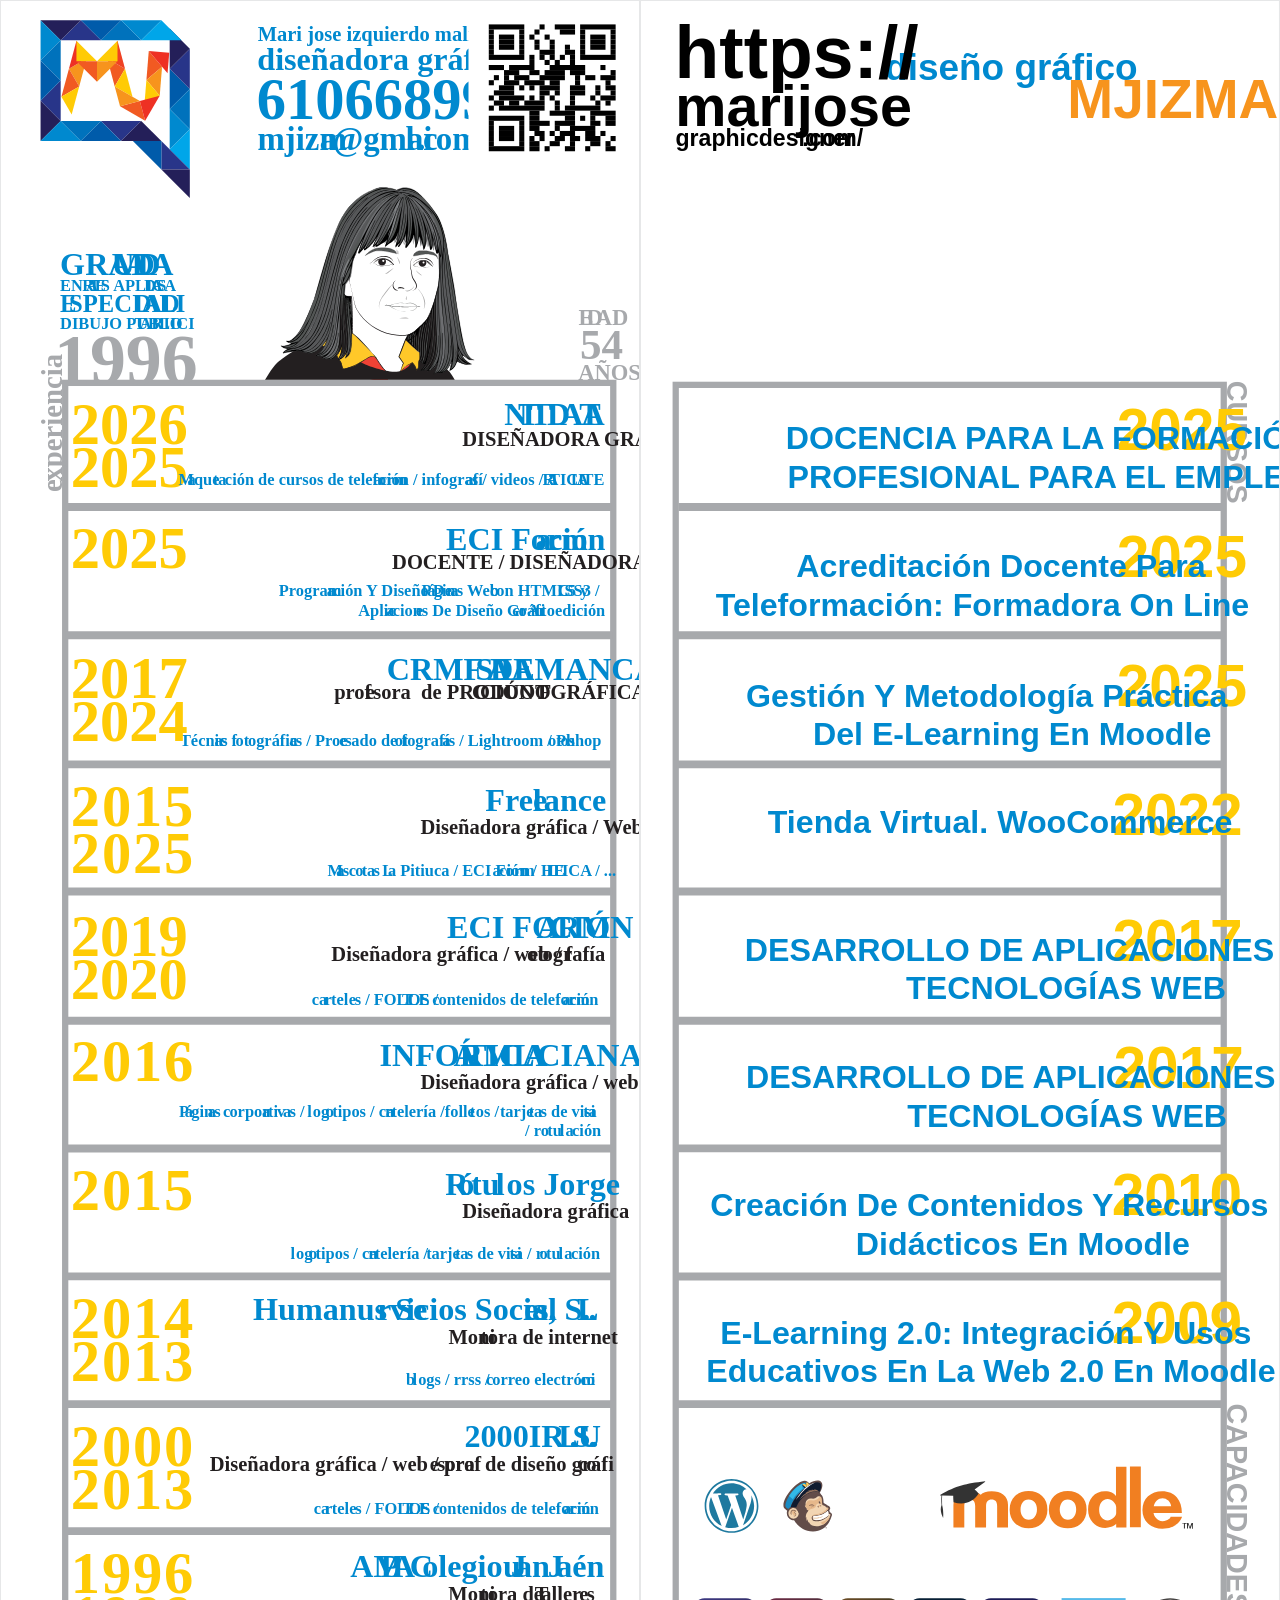
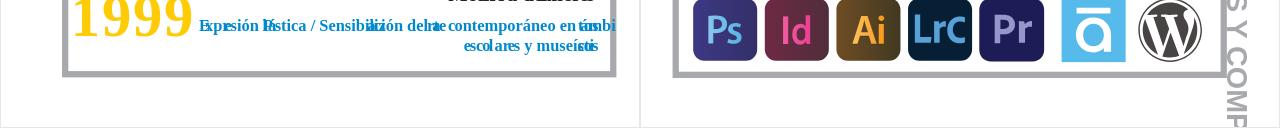
==== index.html @ 1f4502fe "Add files via upload" ====
<!DOCTYPE html>
<html lang="es">
<head>
    <meta charset="UTF-8">
    <meta name="viewport" content="width=device-width, initial-scale=1.0">
    <link rel="stylesheet" href="css/stylecv.css">
	<link rel="icon" href="Logo-MJ-PEQ.ico" type="image/x-icon">
    <title>CV Mari Jose Izquierdo</title>
</head>
<body>
    <div class="contenedor">
    <div class="pag">
        <svg id="uuid-d833753b-9916-4c33-810f-990d7dddc1d9" data-name="simulacion del pliegue" xmlns="http://www.w3.org/2000/svg" xmlns:xlink="http://www.w3.org/1999/xlink" viewBox="0 0 311.81 841.89">
  <defs>
   
   <linearGradient id="uuid-45933d80-e3b0-44ec-8969-3e9744016d8d" x1="68.96" y1="79.07" x2="68.96" y2="79.07" gradientTransform="translate(0 -59.81)" gradientUnits="userSpaceOnUse">
      <stop offset="0" stop-color="#00aeef"/>
      <stop offset="1" stop-color="#262262"/>
    </linearGradient>
    <linearGradient id="uuid-3d64913e-b95b-4f56-92f1-7e6d253bd841" x1="49.34" y1="79.07" x2="49.33" y2="79.07" xlink:href="#uuid-45933d80-e3b0-44ec-8969-3e9744016d8d"/>
    <linearGradient id="uuid-fc634169-4506-4cfc-8bbb-3b513efb41d0" x1="88.58" y1="79.07" x2="88.58" y2="79.07" xlink:href="#uuid-45933d80-e3b0-44ec-8969-3e9744016d8d"/>
    <clipPath id="uuid-fb4085f2-a9f2-4144-bcfd-d6bdab5f2bbb">
      <polygon class="uuid-8a5fdf5e-8351-4fe5-aff9-a1f615ebc43c" points="238.54 185.07 122.8 185.07 122.8 78.29 238.54 76.07 238.54 185.07"/>
    </clipPath>
    <clipPath id="uuid-db164882-21fe-4436-926a-bce975f13501">
      <path class="uuid-8a5fdf5e-8351-4fe5-aff9-a1f615ebc43c" d="M193.37,92.62s-5.92-2.51-10.54-.58-12.77,5.04-18.54,18.65-9.88,31.24-11.11,34.68c-2.03,5.66-5.69,14.38-8.21,17.3-3.46,4-4.15,3.44-5.51,3.44,.74,.99,2.61,1.09,2.61,1.09,0,0-2.54,1.69-5.24,1.31,.92,1.24,3.45,1.56,3.45,1.56,0,0-2.63,1.3-2.31,1.99,2.8-.69,6.9-1.09,6.9-1.09l1.69-.08s.15,.9,2.9,.9c.41,0-.02,.76,2.85,.27,3.01-.52,7.16-6.73,7.16-6.73,0,0-1.65,5.85-5.69,7.89,.71,.76,4.04,.28,4.04,.28l-.96,.56s0,.63,1.74,.87c1,.14,1.4-.14,1.4-.14,0,0-.05,.71,2.37-.05s4.23-6.27,4.23-6.27c0,0-.14,4.36-2.08,6.87,2.84,.01,4.67-4.19,4.67-4.19,0,0-.36,1.68-.98,3.44,2.7-1.29,2.9-4.27,3.09-7.31,.12-1.93,.31-11.86,.33-12.35s-.76-10.56-.76-10.56c0,0-.76,.06-1.84-.14-1.15-.21-1.15-1.11-1.15-1.11l.43-4.44s2.41-3.26,2.59-4.08,.96-6.41,.96-6.41c0,0-.19-.87,1.48-4.45,.88-1.88,1.48,0,1.48,0l39.07-.36,.14,9.8s-.42,6.11-.62,6.67-1.67,6.43-1.78,6.8-1.78,5.31-1.89,5.57-.85,2.46-2.72,4.44c-1.15,1.22-4.33,4.22-4.82,4.63-1.63,1.35-3.44,1.77-3.44,1.77l-1.24,2.52,6.62,5.95,.02,4.06s1.72,1.73,2.65,1.73-2.06,3.28-2.06,3.28c0,0,1.5-.17,2.27-.27,1.48-.19,2.4-1.35,2.4-1.35,.09-.37-.05,.45-1.53,1.73-.34,.29,3.22,.11,4.49-2.79s.56,.32,.37,1.05c-.67,2.59-2.22,3.77-1.69,3.38,1.22-.89,3.07-.61,3.07-.61,0,0,1.37,.35,3.33-1.4,1.29-1.15,1.84-3.11,2.7-4.3l-1.16,4.58s2.05-.72,3.06-3.08c.35-.82,.68-1.55,.68-1.55,0,0,2.38,1.48,4.25,1.55,1.44,.05,3.06-.15,2.77-.15s-3.69-1.9-4.42-3.91c-.3-.84,1.2,.31,2.37,1.24,1.02,.82,3.33,.67,3.33,.67,0,0-3.01-.09-4.73-6.55-1.73-6.47-4.43-24-4.54-25.51-.26-3.5-3.41-18.92-3.58-20.48s-1.55-11.94-5.31-18.08c-2.52-4.11-7-9.08-9.3-10.92-5.68-4.54-10.21-1.26-10.21-1.26Z"/>
    </clipPath>
  </defs>
  <g>
    <text class="uuid-a4533edb-d703-43f0-8f92-ebe4a413a27f" transform="translate(125.52 19.81)"><tspan x="0" y="0">Mari jose izquierdo malmierca</tspan></text>
    <text class="uuid-77463f8a-121f-4f78-86e5-0eb8da0bf72f" transform="translate(125.33 34.21)"><tspan x="0" y="0">diseñadora gráfica</tspan></text>
    <text class="uuid-f88f5138-9354-4035-af5f-343b42d7d302" transform="translate(125.07 58.02)"><tspan x="0" y="0">610668994</tspan></text>
    <text class="uuid-ebf5efa7-a986-46cd-aa61-df2d2cf38571" transform="translate(125.42 72.99)"><tspan x="0" y="0">mjizm</tspan><tspan class="uuid-14fafb1d-002e-493c-a02b-d58c2402a97a" x="30.32" y="0">a</tspan><tspan x="36.66" y="0">@gmai</tspan><tspan class="uuid-2b130bba-8d55-4d3c-8915-882d5d794b5e" x="72.15" y="0">l</tspan><tspan class="uuid-239356cb-412d-4510-8a3e-7b9d5fdd10b2" x="77.82" y="0">.</tspan><tspan class="uuid-b727cb8d-ffa3-4811-9371-0821038fea16" x="80.73" y="0">c</tspan><tspan x="86.89" y="0">om</tspan></text>
  </g>
  <g>
    <rect class="uuid-0f088f6c-b086-47e6-b885-1f317395292d" x="228.25" y="2.01" width="81.57" height="81.57"/>
    <rect class="uuid-faa78fa5-369a-4656-9c21-a7bb0dd4cdba" x="238.14" y="71.22" width="17.3" height="2.47"/>
    <rect class="uuid-faa78fa5-369a-4656-9c21-a7bb0dd4cdba" x="257.92" y="71.22" width="4.94" height="2.47"/>
    <rect class="uuid-faa78fa5-369a-4656-9c21-a7bb0dd4cdba" x="265.33" y="71.22" width="2.47" height="2.47"/>
    <rect class="uuid-faa78fa5-369a-4656-9c21-a7bb0dd4cdba" x="275.22" y="71.22" width="4.94" height="2.47"/>
    <rect class="uuid-faa78fa5-369a-4656-9c21-a7bb0dd4cdba" x="285.11" y="71.22" width="2.47" height="2.47"/>
    <rect class="uuid-faa78fa5-369a-4656-9c21-a7bb0dd4cdba" x="295" y="71.22" width="4.94" height="2.47"/>
    <rect class="uuid-faa78fa5-369a-4656-9c21-a7bb0dd4cdba" x="238.14" y="68.75" width="2.47" height="2.47"/>
    <rect class="uuid-faa78fa5-369a-4656-9c21-a7bb0dd4cdba" x="252.97" y="68.75" width="2.47" height="2.47"/>
    <rect class="uuid-faa78fa5-369a-4656-9c21-a7bb0dd4cdba" x="257.92" y="68.75" width="4.94" height="2.47"/>
    <rect class="uuid-faa78fa5-369a-4656-9c21-a7bb0dd4cdba" x="267.8" y="68.75" width="4.94" height="2.47"/>
    <rect class="uuid-faa78fa5-369a-4656-9c21-a7bb0dd4cdba" x="277.69" y="68.75" width="2.47" height="2.47"/>
    <rect class="uuid-faa78fa5-369a-4656-9c21-a7bb0dd4cdba" x="287.58" y="68.75" width="4.94" height="2.47"/>
    <rect class="uuid-faa78fa5-369a-4656-9c21-a7bb0dd4cdba" x="295" y="68.75" width="2.47" height="2.47"/>
    <rect class="uuid-faa78fa5-369a-4656-9c21-a7bb0dd4cdba" x="238.14" y="66.27" width="2.47" height="2.47"/>
    <rect class="uuid-faa78fa5-369a-4656-9c21-a7bb0dd4cdba" x="243.08" y="66.27" width="7.42" height="2.47"/>
    <rect class="uuid-faa78fa5-369a-4656-9c21-a7bb0dd4cdba" x="252.97" y="66.27" width="2.47" height="2.47"/>
    <rect class="uuid-faa78fa5-369a-4656-9c21-a7bb0dd4cdba" x="257.92" y="66.27" width="2.47" height="2.47"/>
    <rect class="uuid-faa78fa5-369a-4656-9c21-a7bb0dd4cdba" x="262.86" y="66.27" width="2.47" height="2.47"/>
    <rect class="uuid-faa78fa5-369a-4656-9c21-a7bb0dd4cdba" x="270.28" y="66.27" width="4.94" height="2.47"/>
    <rect class="uuid-faa78fa5-369a-4656-9c21-a7bb0dd4cdba" x="277.69" y="66.27" width="4.94" height="2.47"/>
    <rect class="uuid-faa78fa5-369a-4656-9c21-a7bb0dd4cdba" x="285.11" y="66.27" width="7.42" height="2.47"/>
    <rect class="uuid-faa78fa5-369a-4656-9c21-a7bb0dd4cdba" x="297.47" y="66.27" width="2.47" height="2.47"/>
    <rect class="uuid-faa78fa5-369a-4656-9c21-a7bb0dd4cdba" x="238.14" y="63.8" width="2.47" height="2.47"/>
    <rect class="uuid-faa78fa5-369a-4656-9c21-a7bb0dd4cdba" x="243.08" y="63.8" width="7.42" height="2.47"/>
    <rect class="uuid-faa78fa5-369a-4656-9c21-a7bb0dd4cdba" x="252.97" y="63.8" width="2.47" height="2.47"/>
    <rect class="uuid-faa78fa5-369a-4656-9c21-a7bb0dd4cdba" x="260.39" y="63.8" width="4.94" height="2.47"/>
    <rect class="uuid-faa78fa5-369a-4656-9c21-a7bb0dd4cdba" x="267.8" y="63.8" width="2.47" height="2.47"/>
    <rect class="uuid-faa78fa5-369a-4656-9c21-a7bb0dd4cdba" x="272.75" y="63.8" width="7.42" height="2.47"/>
    <rect class="uuid-faa78fa5-369a-4656-9c21-a7bb0dd4cdba" x="285.11" y="63.8" width="4.94" height="2.47"/>
    <rect class="uuid-faa78fa5-369a-4656-9c21-a7bb0dd4cdba" x="292.52" y="63.8" width="2.47" height="2.47"/>
    <rect class="uuid-faa78fa5-369a-4656-9c21-a7bb0dd4cdba" x="238.14" y="61.33" width="2.47" height="2.47"/>
    <rect class="uuid-faa78fa5-369a-4656-9c21-a7bb0dd4cdba" x="243.08" y="61.33" width="7.42" height="2.47"/>
    <rect class="uuid-faa78fa5-369a-4656-9c21-a7bb0dd4cdba" x="252.97" y="61.33" width="2.47" height="2.47"/>
    <rect class="uuid-faa78fa5-369a-4656-9c21-a7bb0dd4cdba" x="257.92" y="61.33" width="4.94" height="2.47"/>
    <rect class="uuid-faa78fa5-369a-4656-9c21-a7bb0dd4cdba" x="270.28" y="61.33" width="2.47" height="2.47"/>
    <rect class="uuid-faa78fa5-369a-4656-9c21-a7bb0dd4cdba" x="277.69" y="61.33" width="12.36" height="2.47"/>
    <rect class="uuid-faa78fa5-369a-4656-9c21-a7bb0dd4cdba" x="238.14" y="58.86" width="2.47" height="2.47"/>
    <rect class="uuid-faa78fa5-369a-4656-9c21-a7bb0dd4cdba" x="252.97" y="58.86" width="2.47" height="2.47"/>
    <rect class="uuid-faa78fa5-369a-4656-9c21-a7bb0dd4cdba" x="257.92" y="58.86" width="9.89" height="2.47"/>
    <rect class="uuid-faa78fa5-369a-4656-9c21-a7bb0dd4cdba" x="270.28" y="58.86" width="9.89" height="2.47"/>
    <rect class="uuid-faa78fa5-369a-4656-9c21-a7bb0dd4cdba" x="287.58" y="58.86" width="4.94" height="2.47"/>
    <rect class="uuid-faa78fa5-369a-4656-9c21-a7bb0dd4cdba" x="295" y="58.86" width="4.94" height="2.47"/>
    <rect class="uuid-faa78fa5-369a-4656-9c21-a7bb0dd4cdba" x="238.14" y="56.39" width="17.3" height="2.47"/>
    <rect class="uuid-faa78fa5-369a-4656-9c21-a7bb0dd4cdba" x="257.92" y="56.39" width="4.94" height="2.47"/>
    <rect class="uuid-faa78fa5-369a-4656-9c21-a7bb0dd4cdba" x="275.22" y="56.39" width="4.94" height="2.47"/>
    <rect class="uuid-faa78fa5-369a-4656-9c21-a7bb0dd4cdba" x="282.64" y="56.39" width="2.47" height="2.47"/>
    <rect class="uuid-faa78fa5-369a-4656-9c21-a7bb0dd4cdba" x="287.58" y="56.39" width="2.47" height="2.47"/>
    <rect class="uuid-faa78fa5-369a-4656-9c21-a7bb0dd4cdba" x="295" y="56.39" width="4.94" height="2.47"/>
    <rect class="uuid-faa78fa5-369a-4656-9c21-a7bb0dd4cdba" x="257.92" y="53.92" width="4.94" height="2.47"/>
    <rect class="uuid-faa78fa5-369a-4656-9c21-a7bb0dd4cdba" x="267.8" y="53.92" width="12.36" height="2.47"/>
    <rect class="uuid-faa78fa5-369a-4656-9c21-a7bb0dd4cdba" x="287.58" y="53.92" width="12.36" height="2.47"/>
    <rect class="uuid-faa78fa5-369a-4656-9c21-a7bb0dd4cdba" x="238.14" y="51.44" width="2.47" height="2.47"/>
    <rect class="uuid-faa78fa5-369a-4656-9c21-a7bb0dd4cdba" x="243.08" y="51.44" width="22.25" height="2.47"/>
    <rect class="uuid-faa78fa5-369a-4656-9c21-a7bb0dd4cdba" x="270.28" y="51.44" width="2.47" height="2.47"/>
    <rect class="uuid-faa78fa5-369a-4656-9c21-a7bb0dd4cdba" x="275.22" y="51.44" width="17.3" height="2.47"/>
    <rect class="uuid-faa78fa5-369a-4656-9c21-a7bb0dd4cdba" x="240.61" y="48.97" width="4.94" height="2.47"/>
    <rect class="uuid-faa78fa5-369a-4656-9c21-a7bb0dd4cdba" x="248.03" y="48.97" width="4.94" height="2.47"/>
    <rect class="uuid-faa78fa5-369a-4656-9c21-a7bb0dd4cdba" x="255.45" y="48.97" width="9.89" height="2.47"/>
    <rect class="uuid-faa78fa5-369a-4656-9c21-a7bb0dd4cdba" x="270.28" y="48.97" width="2.47" height="2.47"/>
    <rect class="uuid-faa78fa5-369a-4656-9c21-a7bb0dd4cdba" x="277.69" y="48.97" width="2.47" height="2.47"/>
    <rect class="uuid-faa78fa5-369a-4656-9c21-a7bb0dd4cdba" x="290.05" y="48.97" width="2.47" height="2.47"/>
    <rect class="uuid-faa78fa5-369a-4656-9c21-a7bb0dd4cdba" x="295" y="48.97" width="2.47" height="2.47"/>
    <rect class="uuid-faa78fa5-369a-4656-9c21-a7bb0dd4cdba" x="238.14" y="46.5" width="2.47" height="2.47"/>
    <rect class="uuid-faa78fa5-369a-4656-9c21-a7bb0dd4cdba" x="243.08" y="46.5" width="12.36" height="2.47"/>
    <rect class="uuid-faa78fa5-369a-4656-9c21-a7bb0dd4cdba" x="257.92" y="46.5" width="2.47" height="2.47"/>
    <rect class="uuid-faa78fa5-369a-4656-9c21-a7bb0dd4cdba" x="262.86" y="46.5" width="2.47" height="2.47"/>
    <rect class="uuid-faa78fa5-369a-4656-9c21-a7bb0dd4cdba" x="267.8" y="46.5" width="2.47" height="2.47"/>
    <rect class="uuid-faa78fa5-369a-4656-9c21-a7bb0dd4cdba" x="277.69" y="46.5" width="2.47" height="2.47"/>
    <rect class="uuid-faa78fa5-369a-4656-9c21-a7bb0dd4cdba" x="287.58" y="46.5" width="2.47" height="2.47"/>
    <rect class="uuid-faa78fa5-369a-4656-9c21-a7bb0dd4cdba" x="292.52" y="46.5" width="7.42" height="2.47"/>
    <rect class="uuid-faa78fa5-369a-4656-9c21-a7bb0dd4cdba" x="240.61" y="44.03" width="9.89" height="2.47"/>
    <rect class="uuid-faa78fa5-369a-4656-9c21-a7bb0dd4cdba" x="262.86" y="44.03" width="4.94" height="2.47"/>
    <rect class="uuid-faa78fa5-369a-4656-9c21-a7bb0dd4cdba" x="270.28" y="44.03" width="2.47" height="2.47"/>
    <rect class="uuid-faa78fa5-369a-4656-9c21-a7bb0dd4cdba" x="277.69" y="44.03" width="7.41" height="2.47"/>
    <rect class="uuid-faa78fa5-369a-4656-9c21-a7bb0dd4cdba" x="290.05" y="44.03" width="2.47" height="2.47"/>
    <rect class="uuid-faa78fa5-369a-4656-9c21-a7bb0dd4cdba" x="297.47" y="44.03" width="2.47" height="2.47"/>
    <rect class="uuid-faa78fa5-369a-4656-9c21-a7bb0dd4cdba" x="243.08" y="41.56" width="7.42" height="2.47"/>
    <rect class="uuid-faa78fa5-369a-4656-9c21-a7bb0dd4cdba" x="252.97" y="41.56" width="2.47" height="2.47"/>
    <rect class="uuid-faa78fa5-369a-4656-9c21-a7bb0dd4cdba" x="257.92" y="41.56" width="2.47" height="2.47"/>
    <rect class="uuid-faa78fa5-369a-4656-9c21-a7bb0dd4cdba" x="262.86" y="41.56" width="9.89" height="2.47"/>
    <rect class="uuid-faa78fa5-369a-4656-9c21-a7bb0dd4cdba" x="277.69" y="41.56" width="7.41" height="2.47"/>
    <rect class="uuid-faa78fa5-369a-4656-9c21-a7bb0dd4cdba" x="290.05" y="41.56" width="2.47" height="2.47"/>
    <rect class="uuid-faa78fa5-369a-4656-9c21-a7bb0dd4cdba" x="295" y="41.56" width="4.94" height="2.47"/>
    <rect class="uuid-faa78fa5-369a-4656-9c21-a7bb0dd4cdba" x="238.14" y="39.08" width="2.47" height="2.47"/>
    <rect class="uuid-faa78fa5-369a-4656-9c21-a7bb0dd4cdba" x="245.56" y="39.08" width="7.42" height="2.47"/>
    <rect class="uuid-faa78fa5-369a-4656-9c21-a7bb0dd4cdba" x="255.45" y="39.08" width="9.89" height="2.47"/>
    <rect class="uuid-faa78fa5-369a-4656-9c21-a7bb0dd4cdba" x="267.8" y="39.08" width="4.94" height="2.47"/>
    <rect class="uuid-faa78fa5-369a-4656-9c21-a7bb0dd4cdba" x="280.16" y="39.08" width="2.47" height="2.47"/>
    <rect class="uuid-faa78fa5-369a-4656-9c21-a7bb0dd4cdba" x="295" y="39.08" width="2.47" height="2.47"/>
    <rect class="uuid-faa78fa5-369a-4656-9c21-a7bb0dd4cdba" x="240.61" y="36.61" width="2.47" height="2.47"/>
    <rect class="uuid-faa78fa5-369a-4656-9c21-a7bb0dd4cdba" x="245.56" y="36.61" width="2.47" height="2.47"/>
    <rect class="uuid-faa78fa5-369a-4656-9c21-a7bb0dd4cdba" x="250.5" y="36.61" width="7.42" height="2.47"/>
    <rect class="uuid-faa78fa5-369a-4656-9c21-a7bb0dd4cdba" x="262.86" y="36.61" width="12.36" height="2.47"/>
    <rect class="uuid-faa78fa5-369a-4656-9c21-a7bb0dd4cdba" x="280.16" y="36.61" width="2.47" height="2.47"/>
    <rect class="uuid-faa78fa5-369a-4656-9c21-a7bb0dd4cdba" x="285.11" y="36.61" width="4.94" height="2.47"/>
    <rect class="uuid-faa78fa5-369a-4656-9c21-a7bb0dd4cdba" x="292.52" y="36.61" width="7.42" height="2.47"/>
    <rect class="uuid-faa78fa5-369a-4656-9c21-a7bb0dd4cdba" x="245.56" y="34.14" width="7.42" height="2.47"/>
    <rect class="uuid-faa78fa5-369a-4656-9c21-a7bb0dd4cdba" x="257.92" y="34.14" width="4.94" height="2.47"/>
    <rect class="uuid-faa78fa5-369a-4656-9c21-a7bb0dd4cdba" x="265.33" y="34.14" width="9.89" height="2.47"/>
    <rect class="uuid-faa78fa5-369a-4656-9c21-a7bb0dd4cdba" x="277.69" y="34.14" width="7.41" height="2.47"/>
    <rect class="uuid-faa78fa5-369a-4656-9c21-a7bb0dd4cdba" x="297.47" y="34.14" width="2.47" height="2.47"/>
    <rect class="uuid-faa78fa5-369a-4656-9c21-a7bb0dd4cdba" x="238.14" y="31.67" width="7.41" height="2.47"/>
    <rect class="uuid-faa78fa5-369a-4656-9c21-a7bb0dd4cdba" x="248.03" y="31.67" width="12.36" height="2.47"/>
    <rect class="uuid-faa78fa5-369a-4656-9c21-a7bb0dd4cdba" x="267.8" y="31.67" width="17.3" height="2.47"/>
    <rect class="uuid-faa78fa5-369a-4656-9c21-a7bb0dd4cdba" x="292.52" y="31.67" width="2.47" height="2.47"/>
    <rect class="uuid-faa78fa5-369a-4656-9c21-a7bb0dd4cdba" x="257.92" y="29.2" width="2.47" height="2.47"/>
    <rect class="uuid-faa78fa5-369a-4656-9c21-a7bb0dd4cdba" x="265.33" y="29.2" width="2.47" height="2.47"/>
    <rect class="uuid-faa78fa5-369a-4656-9c21-a7bb0dd4cdba" x="270.28" y="29.2" width="2.47" height="2.47"/>
    <rect class="uuid-faa78fa5-369a-4656-9c21-a7bb0dd4cdba" x="277.69" y="29.2" width="2.47" height="2.47"/>
    <rect class="uuid-faa78fa5-369a-4656-9c21-a7bb0dd4cdba" x="238.14" y="26.72" width="17.3" height="2.47"/>
    <rect class="uuid-faa78fa5-369a-4656-9c21-a7bb0dd4cdba" x="257.92" y="26.72" width="2.47" height="2.47"/>
    <rect class="uuid-faa78fa5-369a-4656-9c21-a7bb0dd4cdba" x="262.86" y="26.72" width="2.47" height="2.47"/>
    <rect class="uuid-faa78fa5-369a-4656-9c21-a7bb0dd4cdba" x="267.8" y="26.72" width="2.47" height="2.47"/>
    <rect class="uuid-faa78fa5-369a-4656-9c21-a7bb0dd4cdba" x="272.75" y="26.72" width="2.47" height="2.47"/>
    <rect class="uuid-faa78fa5-369a-4656-9c21-a7bb0dd4cdba" x="277.69" y="26.72" width="2.47" height="2.47"/>
    <rect class="uuid-faa78fa5-369a-4656-9c21-a7bb0dd4cdba" x="282.64" y="26.72" width="17.3" height="2.47"/>
    <rect class="uuid-faa78fa5-369a-4656-9c21-a7bb0dd4cdba" x="238.14" y="24.25" width="2.47" height="2.47"/>
    <rect class="uuid-faa78fa5-369a-4656-9c21-a7bb0dd4cdba" x="252.97" y="24.25" width="2.47" height="2.47"/>
    <rect class="uuid-faa78fa5-369a-4656-9c21-a7bb0dd4cdba" x="262.86" y="24.25" width="7.42" height="2.47"/>
    <rect class="uuid-faa78fa5-369a-4656-9c21-a7bb0dd4cdba" x="275.22" y="24.25" width="4.94" height="2.47"/>
    <rect class="uuid-faa78fa5-369a-4656-9c21-a7bb0dd4cdba" x="282.64" y="24.25" width="2.47" height="2.47"/>
    <rect class="uuid-faa78fa5-369a-4656-9c21-a7bb0dd4cdba" x="297.47" y="24.25" width="2.47" height="2.47"/>
    <rect class="uuid-faa78fa5-369a-4656-9c21-a7bb0dd4cdba" x="238.14" y="21.78" width="2.47" height="2.47"/>
    <rect class="uuid-faa78fa5-369a-4656-9c21-a7bb0dd4cdba" x="243.08" y="21.78" width="7.42" height="2.47"/>
    <rect class="uuid-faa78fa5-369a-4656-9c21-a7bb0dd4cdba" x="252.97" y="21.78" width="2.47" height="2.47"/>
    <rect class="uuid-faa78fa5-369a-4656-9c21-a7bb0dd4cdba" x="260.39" y="21.78" width="2.47" height="2.47"/>
    <rect class="uuid-faa78fa5-369a-4656-9c21-a7bb0dd4cdba" x="267.8" y="21.78" width="2.47" height="2.47"/>
    <rect class="uuid-faa78fa5-369a-4656-9c21-a7bb0dd4cdba" x="275.22" y="21.78" width="2.47" height="2.47"/>
    <rect class="uuid-faa78fa5-369a-4656-9c21-a7bb0dd4cdba" x="282.64" y="21.78" width="2.47" height="2.47"/>
    <rect class="uuid-faa78fa5-369a-4656-9c21-a7bb0dd4cdba" x="287.58" y="21.78" width="7.42" height="2.47"/>
    <rect class="uuid-faa78fa5-369a-4656-9c21-a7bb0dd4cdba" x="297.47" y="21.78" width="2.47" height="2.47"/>
    <rect class="uuid-faa78fa5-369a-4656-9c21-a7bb0dd4cdba" x="238.14" y="19.31" width="2.47" height="2.47"/>
    <rect class="uuid-faa78fa5-369a-4656-9c21-a7bb0dd4cdba" x="243.08" y="19.31" width="7.42" height="2.47"/>
    <rect class="uuid-faa78fa5-369a-4656-9c21-a7bb0dd4cdba" x="252.97" y="19.31" width="2.47" height="2.47"/>
    <rect class="uuid-faa78fa5-369a-4656-9c21-a7bb0dd4cdba" x="260.39" y="19.31" width="2.47" height="2.47"/>
    <rect class="uuid-faa78fa5-369a-4656-9c21-a7bb0dd4cdba" x="267.8" y="19.31" width="2.47" height="2.47"/>
    <rect class="uuid-faa78fa5-369a-4656-9c21-a7bb0dd4cdba" x="282.64" y="19.31" width="2.47" height="2.47"/>
    <rect class="uuid-faa78fa5-369a-4656-9c21-a7bb0dd4cdba" x="287.58" y="19.31" width="7.42" height="2.47"/>
    <rect class="uuid-faa78fa5-369a-4656-9c21-a7bb0dd4cdba" x="297.47" y="19.31" width="2.47" height="2.47"/>
    <rect class="uuid-faa78fa5-369a-4656-9c21-a7bb0dd4cdba" x="238.14" y="16.84" width="2.47" height="2.47"/>
    <rect class="uuid-faa78fa5-369a-4656-9c21-a7bb0dd4cdba" x="243.08" y="16.84" width="7.42" height="2.47"/>
    <rect class="uuid-faa78fa5-369a-4656-9c21-a7bb0dd4cdba" x="252.97" y="16.84" width="2.47" height="2.47"/>
    <rect class="uuid-faa78fa5-369a-4656-9c21-a7bb0dd4cdba" x="257.92" y="16.84" width="2.47" height="2.47"/>
    <rect class="uuid-faa78fa5-369a-4656-9c21-a7bb0dd4cdba" x="265.33" y="16.84" width="2.47" height="2.47"/>
    <rect class="uuid-faa78fa5-369a-4656-9c21-a7bb0dd4cdba" x="282.64" y="16.84" width="2.47" height="2.47"/>
    <rect class="uuid-faa78fa5-369a-4656-9c21-a7bb0dd4cdba" x="287.58" y="16.84" width="7.42" height="2.47"/>
    <rect class="uuid-faa78fa5-369a-4656-9c21-a7bb0dd4cdba" x="297.47" y="16.84" width="2.47" height="2.47"/>
    <rect class="uuid-faa78fa5-369a-4656-9c21-a7bb0dd4cdba" x="238.14" y="14.37" width="2.47" height="2.47"/>
    <rect class="uuid-faa78fa5-369a-4656-9c21-a7bb0dd4cdba" x="252.97" y="14.37" width="2.47" height="2.47"/>
    <rect class="uuid-faa78fa5-369a-4656-9c21-a7bb0dd4cdba" x="260.39" y="14.37" width="2.47" height="2.47"/>
    <rect class="uuid-faa78fa5-369a-4656-9c21-a7bb0dd4cdba" x="272.75" y="14.37" width="7.42" height="2.47"/>
    <rect class="uuid-faa78fa5-369a-4656-9c21-a7bb0dd4cdba" x="282.64" y="14.37" width="2.47" height="2.47"/>
    <rect class="uuid-faa78fa5-369a-4656-9c21-a7bb0dd4cdba" x="297.47" y="14.37" width="2.47" height="2.47"/>
    <rect class="uuid-faa78fa5-369a-4656-9c21-a7bb0dd4cdba" x="238.14" y="11.89" width="17.3" height="2.47"/>
    <rect class="uuid-faa78fa5-369a-4656-9c21-a7bb0dd4cdba" x="262.86" y="11.89" width="2.47" height="2.47"/>
    <rect class="uuid-faa78fa5-369a-4656-9c21-a7bb0dd4cdba" x="270.28" y="11.89" width="9.89" height="2.47"/>
    <rect class="uuid-faa78fa5-369a-4656-9c21-a7bb0dd4cdba" x="282.64" y="11.89" width="17.3" height="2.47"/>
  </g>
  <g>
    <polygon class="uuid-0f088f6c-b086-47e6-b885-1f317395292d" points="20.5 68.3 19.75 11.77 78.72 11.77 92.24 23.74 91.64 93.1 64.61 67.7 20.5 68.3"/>
    <g>
      <polygon class="uuid-8a5fdf5e-8351-4fe5-aff9-a1f615ebc43c" points="78.77 9.44 78.77 9.44 78.77 9.44 78.77 9.44"/>
      <polygon class="uuid-8a5fdf5e-8351-4fe5-aff9-a1f615ebc43c" points="39.52 9.44 39.52 9.44 39.53 9.44 39.52 9.44"/>
      <polygon class="uuid-9c97d5bc-00cb-451c-8da3-5d38ed9eed22" points="68.96 19.26 68.96 19.26 68.96 19.26 68.96 19.26"/>
      <polygon class="uuid-2ce38191-892b-4fe8-8c5b-f1b32f8ffe22" points="49.34 19.25 49.33 19.26 49.34 19.26 49.34 19.25"/>
      <polygon class="uuid-dc4fbe24-0f9f-4f02-ae21-2ef9b05a074f" points="88.59 19.26 88.58 19.26 88.58 19.26 88.59 19.26"/>
      <g>
        <polygon class="uuid-1c48fa16-12fb-4c51-bdb7-5259611d7783" points="82.66 33.54 82.66 33.54 92.47 43.35 82.66 53.16 82.66 53.16 82.66 33.54"/>
        <polygon class="uuid-8ad1489e-1ca4-4fae-8ed1-cc425057afdd" points="92.47 43.35 92.47 43.35 92.47 62.97 82.66 53.16 92.47 43.35"/>
        <polygon class="uuid-924c1f3d-76e0-4ea0-bcb2-f1cbda9ef5a3" points="82.66 33.54 92.47 23.73 92.47 43.35 92.47 43.35 82.66 33.54"/>
        <polygon class="uuid-869db845-91c9-4952-8edf-eca28010ff5f" points="82.66 72.78 82.66 53.16 82.66 53.16 92.47 62.97 92.47 62.97 82.66 72.78 82.66 72.78"/>
        <polygon class="uuid-a4a29165-5e91-4f26-8cce-7f7918fe8b5d" points="82.66 33.54 82.66 13.91 82.66 13.91 92.47 23.72 92.47 23.73 82.66 33.54 82.66 33.54"/>
        <polygon class="uuid-d3977f8f-22ba-48ca-a114-243afa19e788" points="92.47 62.97 92.47 82.59 92.47 82.59 92.47 82.6 82.66 72.78 92.47 62.97"/>
      </g>
      <g>
        <g>
          <polygon class="uuid-8ad1489e-1ca4-4fae-8ed1-cc425057afdd" points="68.81 19.66 68.81 19.66 59 9.85 49.19 19.66 49.19 19.66 68.81 19.66"/>
          <polygon class="uuid-1c48fa16-12fb-4c51-bdb7-5259611d7783" points="59 9.85 59 9.85 39.38 9.85 49.19 19.66 59 9.85"/>
          <polygon class="uuid-869db845-91c9-4952-8edf-eca28010ff5f" points="68.81 19.66 78.62 9.85 59 9.85 59 9.85 68.81 19.66"/>
          <polygon class="uuid-924c1f3d-76e0-4ea0-bcb2-f1cbda9ef5a3" points="29.57 19.66 49.18 19.66 49.19 19.66 39.38 9.85 39.37 9.85 29.56 19.66 29.57 19.66"/>
          <polygon class="uuid-d3977f8f-22ba-48ca-a114-243afa19e788" points="68.81 19.66 88.42 19.64 78.62 9.85 78.62 9.85 68.81 19.66 68.81 19.66"/>
          <polygon class="uuid-a4a29165-5e91-4f26-8cce-7f7918fe8b5d" points="39.37 9.85 19.76 9.85 19.75 9.84 19.75 9.84 29.56 19.66 39.37 9.85"/>
        </g>
        <polygon class="uuid-924c1f3d-76e0-4ea0-bcb2-f1cbda9ef5a3" points="29.57 39.28 29.57 39.28 19.75 49.09 29.56 58.9 29.57 58.9 29.57 39.28"/>
        <polygon class="uuid-869db845-91c9-4952-8edf-eca28010ff5f" points="19.75 9.84 19.75 29.47 29.57 19.66 19.75 9.84"/>
        <polygon class="uuid-a4a29165-5e91-4f26-8cce-7f7918fe8b5d" points="19.75 49.09 19.75 49.09 19.75 68.72 29.56 58.9 19.75 49.09"/>
        <polygon class="uuid-1c48fa16-12fb-4c51-bdb7-5259611d7783" points="29.57 39.28 19.75 29.47 19.75 49.09 19.75 49.09 29.57 39.28"/>
        <polygon class="uuid-8ad1489e-1ca4-4fae-8ed1-cc425057afdd" points="29.57 39.28 29.57 19.66 29.57 19.66 19.75 29.47 19.75 29.47 29.57 39.28 29.57 39.28"/>
      </g>
      <polygon class="uuid-924c1f3d-76e0-4ea0-bcb2-f1cbda9ef5a3" points="68.8 58.9 68.8 58.9 58.99 68.71 49.18 58.9 49.18 58.9 68.8 58.9"/>
      <polygon class="uuid-1c48fa16-12fb-4c51-bdb7-5259611d7783" points="58.99 68.71 58.99 68.71 39.36 68.71 49.18 58.9 58.99 68.71"/>
      <polygon class="uuid-8ad1489e-1ca4-4fae-8ed1-cc425057afdd" points="29.56 58.9 49.17 58.9 49.18 58.9 39.36 68.71 39.36 68.71 29.55 58.9 29.56 58.9"/>
      <polygon class="uuid-924c1f3d-76e0-4ea0-bcb2-f1cbda9ef5a3" points="78.61 68.72 92.49 82.59 78.61 82.59 78.61 68.72"/>
      <polygon class="uuid-869db845-91c9-4952-8edf-eca28010ff5f" points="39.36 68.71 19.75 68.71 19.74 68.72 19.74 68.72 29.55 58.9 39.36 68.71"/>
      <polygon class="uuid-1c48fa16-12fb-4c51-bdb7-5259611d7783" points="78.61 68.71 78.61 82.59 64.74 68.71 64.74 68.71 78.61 68.71"/>
      <polygon class="uuid-a4a29165-5e91-4f26-8cce-7f7918fe8b5d" points="92.49 82.59 92.49 96.46 78.61 82.59 78.61 82.59 92.49 82.59"/>
      <polygon class="uuid-a4a29165-5e91-4f26-8cce-7f7918fe8b5d" points="78.61 68.71 78.61 68.71 58.99 68.71 68.8 58.9 78.61 68.71"/>
      <g>
        <polygon class="uuid-95ecf7e3-fc32-425e-bf56-771f46382f8c" points="68.14 49.2 70.72 58.87 58.48 51.78 58.48 51.78 68.14 49.2"/>
        <g>
          <g>
            <polygon class="uuid-d9746f1e-cad2-4ffd-8c72-95179a9a112e" points="42.25 28.47 42.25 28.47 33.59 33.46 38.59 42.13 38.59 42.12 42.25 28.47"/>
            <polygon class="uuid-95ecf7e3-fc32-425e-bf56-771f46382f8c" points="33.59 33.46 33.59 33.46 29.92 47.12 38.59 42.13 33.59 33.46"/>
            <polygon class="uuid-c42816b5-4b93-4847-8931-23d462b643d6" points="42.25 28.47 37.25 19.8 33.59 33.46 33.59 33.46 42.25 28.47"/>
            <polygon class="uuid-422a74c3-f48b-44b1-9ec2-8c8ece6c2672" points="34.92 55.79 38.59 42.13 38.59 42.13 29.92 47.12 29.92 47.12 34.92 55.79 34.92 55.79"/>
          </g>
          <g>
            <polygon class="uuid-95ecf7e3-fc32-425e-bf56-771f46382f8c" points="52.25 28.46 52.25 28.46 60.91 33.46 55.9 42.12 55.9 42.12 52.25 28.46"/>
            <polygon class="uuid-422a74c3-f48b-44b1-9ec2-8c8ece6c2672" points="60.91 33.46 60.91 33.46 64.56 47.13 55.9 42.12 60.91 33.46"/>
            <polygon class="uuid-e261159d-836a-4cf2-a146-4ccb67060335" points="52.25 28.46 57.26 19.8 60.91 33.46 60.91 33.46 52.25 28.46"/>
          </g>
          <polygon class="uuid-95ecf7e3-fc32-425e-bf56-771f46382f8c" points="72.48 24.9 72.48 24.9 78.96 32.53 71.34 39 71.33 39 72.48 24.9"/>
          <polygon class="uuid-d9746f1e-cad2-4ffd-8c72-95179a9a112e" points="78.96 32.53 78.96 32.53 77.81 46.62 71.34 39 78.96 32.53"/>
          <polygon class="uuid-c42816b5-4b93-4847-8931-23d462b643d6" points="82.45 25.72 81.63 35.69 72.49 24.9 72.49 24.9 82.45 25.72"/>
          <polygon class="uuid-422a74c3-f48b-44b1-9ec2-8c8ece6c2672" points="70.18 53.09 71.33 39 71.34 39 77.81 46.62 77.81 46.62 70.18 53.1 70.18 53.09"/>
          <g>
            <g>
              <polygon class="uuid-422a74c3-f48b-44b1-9ec2-8c8ece6c2672" points="37.25 19.8 47.25 29.8 37.25 29.8 37.25 19.8"/>
              <polygon class="uuid-95ecf7e3-fc32-425e-bf56-771f46382f8c" points="47.25 29.8 47.25 39.8 37.25 29.8 37.25 29.8 47.25 29.8"/>
            </g>
            <g>
              <polygon class="uuid-422a74c3-f48b-44b1-9ec2-8c8ece6c2672" points="47.25 29.8 57.25 19.8 57.26 29.8 47.25 29.8"/>
              <polygon class="uuid-d9746f1e-cad2-4ffd-8c72-95179a9a112e" points="47.25 29.8 57.25 29.8 47.25 39.8 47.25 39.8 47.25 29.8"/>
            </g>
          </g>
          <polygon class="uuid-d9746f1e-cad2-4ffd-8c72-95179a9a112e" points="55.9 42.12 68.14 49.2 58.48 51.78 55.9 42.12"/>
          <polygon class="uuid-c42816b5-4b93-4847-8931-23d462b643d6" points="68.14 49.2 77.81 46.63 70.72 58.87 70.72 58.87 68.14 49.2"/>
        </g>
      </g>
    </g>
  </g>
  <rect class="uuid-8420ead5-ea8a-4b3f-add6-6eeb6f4cf1bc" x="31.76" y="186.54" width="267.03" height="629.16"/>
  <text class="uuid-1aed1cdf-460b-44d5-b72f-01b08cdb8300" transform="translate(30.3 239.7) rotate(-90)"><tspan class="uuid-f4df4860-6136-4e5f-a441-db956ae361da" x="0" y="0">e</tspan><tspan x="5.11" y="0">xperiencia</tspan></text>
  <g>
    <text class="uuid-42a5a6b0-e111-472b-b847-c1b20eee3565" transform="translate(282.6 174.72)"><tspan x="0" y="0">54</tspan></text>
    <text class="uuid-1c036200-91ad-4057-a997-757091666676" transform="translate(281.8 158.47)"><tspan x="0" y="0">E</tspan><tspan class="uuid-2da7a8a3-7a83-45a2-a985-989b08232470" x="3.99" y="0">D</tspan><tspan x="8.44" y="0">AD</tspan></text>
    <text class="uuid-1c036200-91ad-4057-a997-757091666676" transform="translate(281.67 185.04)"><tspan x="0" y="0">AÑOS</tspan></text>
  </g>
  <g>
    <text class="uuid-17d479df-43be-49ba-a735-7abc1360599e" transform="translate(34.53 216.24)"><tspan x="0" y="0">2026</tspan><tspan x="0" y="21">2025</tspan></text>
    <text class="uuid-77463f8a-121f-4f78-86e5-0eb8da0bf72f" transform="translate(245.71 207.25)"><tspan x="0" y="0">N</tspan><tspan class="uuid-d65c22c8-a61d-4ee2-85d0-6f960677b3f3" x="6.69" y="0">T</tspan><tspan x="12.55" y="0">T </tspan><tspan class="uuid-54ab6983-695a-470d-9428-8f952da10566" x="20.76" y="0">D</tspan><tspan class="uuid-003ada97-23ae-4a9e-ac9b-934c90b129d4" x="27.09" y="0">AT</tspan><tspan x="37.64" y="0">A</tspan></text>
    <text class="uuid-1d3a3d3b-42bf-47b5-a013-330b3a48e350" transform="translate(225.17 217.3)"><tspan x="0" y="0">DISEÑADORA GRÁFICA</tspan></text>
    <text class="uuid-f136e48a-2c10-47c5-93d1-ec6f7bd55db2" transform="translate(87 236.11)"><tspan x="0" y="0">M</tspan><tspan class="uuid-79413c59-2580-4c30-9e44-942d2f52fbf7" x="4.3" y="0">a</tspan><tspan x="7.5" y="0">que</tspan><tspan class="uuid-6d877079-8610-4da1-856f-88741fde3c30" x="16.82" y="0">t</tspan><tspan class="uuid-79413c59-2580-4c30-9e44-942d2f52fbf7" x="19.36" y="0">a</tspan><tspan class="uuid-246ba525-75c3-4805-8552-1c0429537ff0" x="22.55" y="0">ción de cursos de teleform</tspan><tspan class="uuid-79413c59-2580-4c30-9e44-942d2f52fbf7" x="94.8" y="0">a</tspan><tspan x="97.99" y="0">ción / infografí</tspan><tspan class="uuid-31b10ba6-04e2-4ccc-8ff9-301158643a58" x="139.63" y="0">a</tspan><tspan x="142.82" y="0">s / videos / A</tspan><tspan class="uuid-1a5ca98d-1f3d-478f-858d-2d826fb6940f" x="177.27" y="0">R</tspan><tspan x="180.47" y="0">TICU</tspan><tspan class="uuid-bb9432ac-be44-4380-86d8-1e3f643d2ff2" x="191.2" y="0">L</tspan><tspan class="uuid-6d877079-8610-4da1-856f-88741fde3c30" x="193.99" y="0">A</tspan><tspan x="196.83" y="0">TE</tspan></text>
  </g>
  <g>
    <text class="uuid-f136e48a-2c10-47c5-93d1-ec6f7bd55db2" transform="translate(135.82 290.43)"><tspan x="0" y="0">Program</tspan><tspan class="uuid-79413c59-2580-4c30-9e44-942d2f52fbf7" x="23.38" y="0">a</tspan><tspan x="26.57" y="0">ción Y Diseño De </tspan><tspan class="uuid-0d102f3f-5d5c-4e9b-a221-0fa78354a456" x="69.49" y="0">P</tspan><tspan class="uuid-79413c59-2580-4c30-9e44-942d2f52fbf7" x="72.3" y="0">á</tspan><tspan x="75.49" y="0">gin</tspan><tspan class="uuid-e8cc7402-8286-47ea-9ae4-88b49987c5b9" x="83.57" y="0">a</tspan><tspan x="86.75" y="0">s Web </tspan><tspan class="uuid-4dbe7a82-f5b5-499e-a190-0e19030d6702" x="102.88" y="0">c</tspan><tspan class="uuid-c1957cb1-0f42-4f7c-bfd8-3a024e72c271" x="105.96" y="0">on HTML5 y </tspan><tspan class="uuid-4dbe7a82-f5b5-499e-a190-0e19030d6702" x="136.1" y="0">C</tspan><tspan x="139.18" y="0">SS3 / </tspan><tspan x="38.7" y="9.6">Aplic</tspan><tspan class="uuid-79413c59-2580-4c30-9e44-942d2f52fbf7" x="52.34" y="9.6">a</tspan><tspan x="55.54" y="9.6">cion</tspan><tspan class="uuid-4dbe7a82-f5b5-499e-a190-0e19030d6702" x="66.75" y="9.6">e</tspan><tspan x="69.67" y="9.6">s De Diseño Gráfi</tspan><tspan class="uuid-4dbe7a82-f5b5-499e-a190-0e19030d6702" x="113.77" y="9.6">c</tspan><tspan x="116.85" y="9.6">o </tspan><tspan class="uuid-79413c59-2580-4c30-9e44-942d2f52fbf7" x="121.33" y="9.6">A</tspan><tspan x="124.52" y="9.6">u</tspan><tspan class="uuid-2e8f6a6a-d06b-4cd3-9dec-c7efd5215d6b" x="127.74" y="9.6">t</tspan><tspan x="130.62" y="9.6">oedición </tspan></text>
    <g>
      <text class="uuid-17d479df-43be-49ba-a735-7abc1360599e" transform="translate(34.53 276.71)"><tspan x="0" y="0">2025</tspan></text>
      <text class="uuid-1d3a3d3b-42bf-47b5-a013-330b3a48e350" transform="translate(191.03 277.26)"><tspan x="0" y="0">DOCENTE / DISEÑADORA GRÁFICA </tspan></text>
      <text class="uuid-77463f8a-121f-4f78-86e5-0eb8da0bf72f" transform="translate(217.28 267.72)"><tspan x="0" y="0">ECI Form</tspan><tspan class="uuid-54ab6983-695a-470d-9428-8f952da10566" x="43.6" y="0">a</tspan><tspan x="49.86" y="0">ción</tspan></text>
    </g>
  </g>
  <text class="uuid-f136e48a-2c10-47c5-93d1-ec6f7bd55db2" transform="translate(87.66 363.41)"><tspan x="0" y="0">Técnic</tspan><tspan class="uuid-e8cc7402-8286-47ea-9ae4-88b49987c5b9" x="16.9" y="0">a</tspan><tspan class="uuid-c1957cb1-0f42-4f7c-bfd8-3a024e72c271" x="20.08" y="0">s f</tspan><tspan class="uuid-86452ac2-25fa-46d7-a989-a0ef7f30f21d" x="27.09" y="0">ot</tspan><tspan x="33.14" y="0">ográfic</tspan><tspan class="uuid-e8cc7402-8286-47ea-9ae4-88b49987c5b9" x="53.25" y="0">a</tspan><tspan class="uuid-c1957cb1-0f42-4f7c-bfd8-3a024e72c271" x="56.43" y="0">s / Proc</tspan><tspan class="uuid-4dbe7a82-f5b5-499e-a190-0e19030d6702" x="77.66" y="0">e</tspan><tspan class="uuid-e8cc7402-8286-47ea-9ae4-88b49987c5b9" x="80.58" y="0">s</tspan><tspan x="83.53" y="0">ado de f</tspan><tspan class="uuid-86452ac2-25fa-46d7-a989-a0ef7f30f21d" x="104.65" y="0">ot</tspan><tspan x="110.7" y="0">ografí</tspan><tspan class="uuid-e8cc7402-8286-47ea-9ae4-88b49987c5b9" x="127.75" y="0">a</tspan><tspan x="130.93" y="0">s / Lightroom / Ph</tspan><tspan class="uuid-86452ac2-25fa-46d7-a989-a0ef7f30f21d" x="179.31" y="0">ot</tspan><tspan x="185.36" y="0">oshop</tspan></text>
  <g>
    <text class="uuid-17d479df-43be-49ba-a735-7abc1360599e" transform="translate(34.53 340.2)"><tspan x="0" y="0">2017</tspan><tspan x="0" y="21">2024</tspan></text>
    <text class="uuid-1d3a3d3b-42bf-47b5-a013-330b3a48e350" transform="translate(162.82 340.76)"><tspan x="0" y="0">prof</tspan><tspan class="uuid-4dbe7a82-f5b5-499e-a190-0e19030d6702" x="15.33" y="0">e</tspan><tspan x="18.98" y="0" xml:space="preserve">sora  de PRODU</tspan><tspan class="uuid-7216d817-1a0a-4c97-b3a5-5c18b3023321" x="67.2" y="0">C</tspan><tspan x="71.05" y="0">CIÓN F</tspan><tspan class="uuid-dad9e4fb-7be7-4944-ac4d-83641b61bc5c" x="90.11" y="0">OT</tspan><tspan x="97.67" y="0">OGRÁFICA </tspan></text>
    <text class="uuid-77463f8a-121f-4f78-86e5-0eb8da0bf72f" transform="translate(188.42 331.21)"><tspan x="0" y="0">CRMF DE </tspan><tspan class="uuid-7117b67f-78fc-42e0-98f5-87f4fc9d4df1" x="43.2" y="0">S</tspan><tspan x="48.98" y="0">A</tspan><tspan class="uuid-3a3760bd-a8f4-4720-b68e-fa4217673d74" x="55.26" y="0">L</tspan><tspan x="60.71" y="0">AMANCA </tspan></text>
  </g>
  <g>
    <text class="uuid-1d3a3d3b-42bf-47b5-a013-330b3a48e350" transform="translate(161.44 468.02)"><tspan x="0" y="0">Diseñadora gráfica / web / f</tspan><tspan class="uuid-dad9e4fb-7be7-4944-ac4d-83641b61bc5c" x="95.32" y="0">ot</tspan><tspan x="102.88" y="0">ografía </tspan></text>
    <text class="uuid-f136e48a-2c10-47c5-93d1-ec6f7bd55db2" transform="translate(151.84 489.84)"><tspan x="0" y="0">ca</tspan><tspan class="uuid-79413c59-2580-4c30-9e44-942d2f52fbf7" x="6.27" y="0">r</tspan><tspan x="9.48" y="0">tel</tspan><tspan class="uuid-4dbe7a82-f5b5-499e-a190-0e19030d6702" x="18.05" y="0">e</tspan><tspan x="20.97" y="0">s / FOLLE</tspan><tspan class="uuid-2e8f6a6a-d06b-4cd3-9dec-c7efd5215d6b" x="43.98" y="0">T</tspan><tspan x="46.86" y="0">OS / </tspan><tspan class="uuid-84b3f087-0b81-4041-ac60-73f2279d318a" x="58.71" y="0">c</tspan><tspan x="61.79" y="0">ontenidos de teleform</tspan><tspan class="uuid-1a5ca98d-1f3d-478f-858d-2d826fb6940f" x="122.26" y="0">a</tspan><tspan x="125.45" y="0">ción</tspan></text>
    <text class="uuid-17d479df-43be-49ba-a735-7abc1360599e" transform="translate(34.53 465.93)"><tspan x="0" y="0">2019</tspan><tspan x="0" y="21">2020</tspan></text>
    <text class="uuid-77463f8a-121f-4f78-86e5-0eb8da0bf72f" transform="translate(217.81 456.93)"><tspan x="0" y="0">ECI FORM</tspan><tspan class="uuid-54ab6983-695a-470d-9428-8f952da10566" x="43.6" y="0">A</tspan><tspan x="49.86" y="0">CIÓN</tspan></text>
  </g>
  <g>
    <text class="uuid-d9423ec2-2625-4940-a05d-5f47a5882833" transform="translate(34.53 402.26)"><tspan x="0" y="0">2015</tspan><tspan x="0" y="23">2025</tspan></text>
    <text class="uuid-1d3a3d3b-42bf-47b5-a013-330b3a48e350" transform="translate(204.85 406.35)"><tspan x="0" y="0">Diseñadora gráfica / Web</tspan></text>
    <text class="uuid-f136e48a-2c10-47c5-93d1-ec6f7bd55db2" transform="translate(159.51 427.03)"><tspan x="0" y="0">M</tspan><tspan class="uuid-31b10ba6-04e2-4ccc-8ff9-301158643a58" x="4.3" y="0">a</tspan><tspan class="uuid-246ba525-75c3-4805-8552-1c0429537ff0" x="7.49" y="0">s</tspan><tspan class="uuid-84b3f087-0b81-4041-ac60-73f2279d318a" x="10.46" y="0">c</tspan><tspan class="uuid-2e8f6a6a-d06b-4cd3-9dec-c7efd5215d6b" x="13.54" y="0">o</tspan><tspan class="uuid-6d877079-8610-4da1-856f-88741fde3c30" x="16.71" y="0">t</tspan><tspan class="uuid-31b10ba6-04e2-4ccc-8ff9-301158643a58" x="19.25" y="0">a</tspan><tspan x="22.44" y="0">s </tspan><tspan class="uuid-bb9432ac-be44-4380-86d8-1e3f643d2ff2" x="26.7" y="0">L</tspan><tspan x="29.48" y="0">a Pitiuca / ECI Form</tspan><tspan class="uuid-1a5ca98d-1f3d-478f-858d-2d826fb6940f" x="80.46" y="0">a</tspan><tspan x="83.66" y="0">ción / HE</tspan><tspan class="uuid-248cc78d-a781-47fb-9ca9-15f0bb028716" x="106.81" y="0">L</tspan><tspan x="108.94" y="0">TICA / ...</tspan></text>
    <text class="uuid-77463f8a-121f-4f78-86e5-0eb8da0bf72f" transform="translate(236.44 395.27)"><tspan x="0" y="0">Free</tspan><tspan class="uuid-3a3760bd-a8f4-4720-b68e-fa4217673d74" x="23.08" y="0">l</tspan><tspan x="28.53" y="0">ance </tspan></text>
  </g>
  <g>
    <text class="uuid-d9423ec2-2625-4940-a05d-5f47a5882833" transform="translate(34.53 526.57)"><tspan x="0" y="0">2016</tspan></text>
    <text class="uuid-1d3a3d3b-42bf-47b5-a013-330b3a48e350" transform="translate(204.85 530.67)"><tspan x="0" y="0">Diseñadora gráfica / web </tspan></text>
    <text class="uuid-f136e48a-2c10-47c5-93d1-ec6f7bd55db2" transform="translate(87.17 543.98)"><tspan class="uuid-0d102f3f-5d5c-4e9b-a221-0fa78354a456" x="0" y="0">P</tspan><tspan class="uuid-79413c59-2580-4c30-9e44-942d2f52fbf7" x="2.81" y="0">á</tspan><tspan x="6" y="0">gin</tspan><tspan class="uuid-31b10ba6-04e2-4ccc-8ff9-301158643a58" x="14.08" y="0">a</tspan><tspan class="uuid-246ba525-75c3-4805-8552-1c0429537ff0" x="17.26" y="0">s </tspan><tspan class="uuid-4dbe7a82-f5b5-499e-a190-0e19030d6702" x="21.52" y="0">c</tspan><tspan x="24.6" y="0">orpor</tspan><tspan class="uuid-6d877079-8610-4da1-856f-88741fde3c30" x="40.54" y="0">a</tspan><tspan x="43.38" y="0">ti</tspan><tspan class="uuid-1e9ac937-44b8-400d-bf65-68c6624aa7c8" x="47.82" y="0">v</tspan><tspan class="uuid-e8cc7402-8286-47ea-9ae4-88b49987c5b9" x="50.66" y="0">a</tspan><tspan x="53.84" y="0">s / </tspan><tspan class="uuid-86452ac2-25fa-46d7-a989-a0ef7f30f21d" x="62.49" y="0">l</tspan><tspan class="uuid-246ba525-75c3-4805-8552-1c0429537ff0" x="65.21" y="0">og</tspan><tspan class="uuid-2e8f6a6a-d06b-4cd3-9dec-c7efd5215d6b" x="71.54" y="0">o</tspan><tspan x="74.7" y="0">tipos / ca</tspan><tspan class="uuid-1a5ca98d-1f3d-478f-858d-2d826fb6940f" x="100.36" y="0">r</tspan><tspan x="103.57" y="0">telería /folle</tspan><tspan class="uuid-86452ac2-25fa-46d7-a989-a0ef7f30f21d" x="141.76" y="0">t</tspan><tspan x="144.64" y="0">os / </tspan><tspan class="uuid-6d877079-8610-4da1-856f-88741fde3c30" x="156.49" y="0">t</tspan><tspan x="159.03" y="0">arje</tspan><tspan class="uuid-6d877079-8610-4da1-856f-88741fde3c30" x="170.49" y="0">t</tspan><tspan class="uuid-31b10ba6-04e2-4ccc-8ff9-301158643a58" x="173.03" y="0">a</tspan><tspan x="176.22" y="0">s de visi</tspan><tspan class="uuid-6d877079-8610-4da1-856f-88741fde3c30" x="197.01" y="0">t</tspan><tspan x="199.55" y="0">a </tspan><tspan x="168.65" y="9.6">/ r</tspan><tspan class="uuid-2e8f6a6a-d06b-4cd3-9dec-c7efd5215d6b" x="176.27" y="9.6">o</tspan><tspan x="179.44" y="9.6">tu</tspan><tspan class="uuid-bb9432ac-be44-4380-86d8-1e3f643d2ff2" x="185.56" y="9.6">l</tspan><tspan class="uuid-79413c59-2580-4c30-9e44-942d2f52fbf7" x="188.35" y="9.6">a</tspan><tspan x="191.54" y="9.6">ción</tspan></text>
    <text class="uuid-77463f8a-121f-4f78-86e5-0eb8da0bf72f" transform="translate(184.87 519.58)"><tspan x="0" y="0">INFORM</tspan><tspan class="uuid-003ada97-23ae-4a9e-ac9b-934c90b129d4" x="36.1" y="0">Á</tspan><tspan x="41.66" y="0">TICA </tspan><tspan class="uuid-3a3760bd-a8f4-4720-b68e-fa4217673d74" x="65.16" y="0">L</tspan><tspan class="uuid-54ab6983-695a-470d-9428-8f952da10566" x="70.62" y="0">A</tspan><tspan x="76.87" y="0">CIANA</tspan></text>
  </g>
  <g>
    <text class="uuid-f136e48a-2c10-47c5-93d1-ec6f7bd55db2" transform="translate(140.23 613.43)"><tspan x="0" y="0"> </tspan><tspan class="uuid-2e8f6a6a-d06b-4cd3-9dec-c7efd5215d6b" x="1.28" y="0">l</tspan><tspan x="4" y="0">og</tspan><tspan class="uuid-86452ac2-25fa-46d7-a989-a0ef7f30f21d" x="10.33" y="0">o</tspan><tspan x="13.5" y="0">tipos / ca</tspan><tspan class="uuid-1a5ca98d-1f3d-478f-858d-2d826fb6940f" x="39.15" y="0">r</tspan><tspan x="42.36" y="0">telería / </tspan><tspan class="uuid-6d877079-8610-4da1-856f-88741fde3c30" x="67.47" y="0">t</tspan><tspan x="70.02" y="0">arje</tspan><tspan class="uuid-47c4d1c5-0eaf-4561-84d4-edf24bdb8bb1" x="81.47" y="0">t</tspan><tspan class="uuid-e8cc7402-8286-47ea-9ae4-88b49987c5b9" x="84.02" y="0">a</tspan><tspan x="87.2" y="0">s de visi</tspan><tspan class="uuid-6d877079-8610-4da1-856f-88741fde3c30" x="107.99" y="0">t</tspan><tspan x="110.54" y="0">a / r</tspan><tspan class="uuid-86452ac2-25fa-46d7-a989-a0ef7f30f21d" x="122.64" y="0">o</tspan><tspan x="125.81" y="0">tu</tspan><tspan class="uuid-732e61d6-1415-4e14-baf6-194cd5a5cb20" x="131.94" y="0">l</tspan><tspan class="uuid-79413c59-2580-4c30-9e44-942d2f52fbf7" x="134.72" y="0">a</tspan><tspan x="137.92" y="0">ción</tspan></text>
    <text class="uuid-d9423ec2-2625-4940-a05d-5f47a5882833" transform="translate(34.53 589.42)"><tspan x="0" y="0">2015</tspan></text>
    <text class="uuid-1d3a3d3b-42bf-47b5-a013-330b3a48e350" transform="translate(225.18 593.47)"><tspan x="0" y="0">Diseñadora gráfica</tspan></text>
    <text class="uuid-77463f8a-121f-4f78-86e5-0eb8da0bf72f" transform="translate(216.98 582.43)"><tspan x="0" y="0">R</tspan><tspan class="uuid-b163b49f-8877-4e7d-8b4b-abdba6c7620f" x="6.31" y="0">ó</tspan><tspan x="12.52" y="0">tu</tspan><tspan class="uuid-b163b49f-8877-4e7d-8b4b-abdba6c7620f" x="24.52" y="0">l</tspan><tspan x="29.85" y="0">os Jorge</tspan></text>
  </g>
  <line class="uuid-991686a4-d808-4f07-a147-f14374b56133" x1="31.29" y1="246.97" x2="297.85" y2="246.97"/>
  <line class="uuid-991686a4-d808-4f07-a147-f14374b56133" x1="31.76" y1="309.49" x2="298.32" y2="309.49"/>
  <line class="uuid-991686a4-d808-4f07-a147-f14374b56133" x1="32.23" y1="372.41" x2="298.79" y2="372.41"/>
  <line class="uuid-991686a4-d808-4f07-a147-f14374b56133" x1="31.76" y1="434.35" x2="298.32" y2="434.35"/>
  <line class="uuid-991686a4-d808-4f07-a147-f14374b56133" x1="32.26" y1="497.29" x2="298.82" y2="497.29"/>
  <g>
    <text class="uuid-f136e48a-2c10-47c5-93d1-ec6f7bd55db2" transform="translate(197.77 674.66)"><tspan x="0" y="0">b</tspan><tspan class="uuid-2e8f6a6a-d06b-4cd3-9dec-c7efd5215d6b" x="3.23" y="0">l</tspan><tspan x="5.95" y="0">ogs / rrss / </tspan><tspan class="uuid-84b3f087-0b81-4041-ac60-73f2279d318a" x="39" y="0">c</tspan><tspan x="42.08" y="0">orreo electróni</tspan><tspan class="uuid-4dbe7a82-f5b5-499e-a190-0e19030d6702" x="85.02" y="0">c</tspan><tspan x="88.1" y="0">o</tspan></text>
    <text class="uuid-d9423ec2-2625-4940-a05d-5f47a5882833" transform="translate(34.53 651.66)"><tspan x="0" y="0">2014</tspan><tspan x="0" y="21">2013</tspan></text>
    <text class="uuid-1d3a3d3b-42bf-47b5-a013-330b3a48e350" transform="translate(218.51 654.99)"><tspan x="0" y="0">Moni</tspan><tspan class="uuid-dad9e4fb-7be7-4944-ac4d-83641b61bc5c" x="15.57" y="0">t</tspan><tspan x="19.17" y="0">ora de internet</tspan></text>
    <text class="uuid-77463f8a-121f-4f78-86e5-0eb8da0bf72f" transform="translate(123.3 643.19)"><tspan x="0" y="0">Humanus Se</tspan><tspan class="uuid-b163b49f-8877-4e7d-8b4b-abdba6c7620f" x="60.43" y="0">r</tspan><tspan x="66.69" y="0">vicios Social</tspan><tspan class="uuid-d30ebc94-7414-4338-8396-cc38867772a3" x="132.07" y="0">e</tspan><tspan x="137.79" y="0">s, S.</tspan><tspan class="uuid-d65c22c8-a61d-4ee2-85d0-6f960677b3f3" x="157.84" y="0">L</tspan><tspan x="163.39" y="0">. </tspan></text>
  </g>
  <g>
    <text class="uuid-f136e48a-2c10-47c5-93d1-ec6f7bd55db2" transform="translate(150.85 737.58)"><tspan x="0" y="0" xml:space="preserve"> ca</tspan><tspan class="uuid-79413c59-2580-4c30-9e44-942d2f52fbf7" x="7.55" y="0">r</tspan><tspan x="10.76" y="0">tel</tspan><tspan class="uuid-4dbe7a82-f5b5-499e-a190-0e19030d6702" x="19.33" y="0">e</tspan><tspan x="22.25" y="0">s / FOLLE</tspan><tspan class="uuid-2e8f6a6a-d06b-4cd3-9dec-c7efd5215d6b" x="45.26" y="0">T</tspan><tspan x="48.14" y="0">OS / </tspan><tspan class="uuid-84b3f087-0b81-4041-ac60-73f2279d318a" x="59.99" y="0">c</tspan><tspan x="63.07" y="0">ontenidos de teleform</tspan><tspan class="uuid-1a5ca98d-1f3d-478f-858d-2d826fb6940f" x="123.54" y="0">a</tspan><tspan x="126.73" y="0">ción</tspan></text>
    <text class="uuid-d9423ec2-2625-4940-a05d-5f47a5882833" transform="translate(34.53 714.29)"><tspan x="0" y="0">2000</tspan><tspan x="0" y="21">2013</tspan></text>
    <text class="uuid-1d3a3d3b-42bf-47b5-a013-330b3a48e350" transform="translate(102.17 716.87)"><tspan x="0" y="0">Diseñadora gráfica / web / prof</tspan><tspan class="uuid-4dbe7a82-f5b5-499e-a190-0e19030d6702" x="107.21" y="0">e</tspan><tspan x="110.85" y="0" xml:space="preserve">sora  de diseño gráfi</tspan><tspan class="uuid-7216d817-1a0a-4c97-b3a5-5c18b3023321" x="179.61" y="0">c</tspan><tspan x="183.46" y="0">o</tspan></text>
    <text class="uuid-77463f8a-121f-4f78-86e5-0eb8da0bf72f" transform="translate(226.29 705.2)"><tspan x="0" y="0">2000IR S.</tspan><tspan class="uuid-d65c22c8-a61d-4ee2-85d0-6f960677b3f3" x="45.67" y="0">L</tspan><tspan class="uuid-54ab6983-695a-470d-9428-8f952da10566" x="51.22" y="0">.U</tspan><tspan x="60.4" y="0">.</tspan></text>
  </g>
  <line class="uuid-991686a4-d808-4f07-a147-f14374b56133" x1="32.76" y1="559.54" x2="299.32" y2="559.54"/>
  <line class="uuid-991686a4-d808-4f07-a147-f14374b56133" x1="31.96" y1="621.86" x2="298.52" y2="621.86"/>
  <g>
    <text class="uuid-f136e48a-2c10-47c5-93d1-ec6f7bd55db2" transform="translate(95.67 794.78)"><tspan x="0" y="0"> </tspan><tspan class="uuid-4dbe7a82-f5b5-499e-a190-0e19030d6702" x="1.28" y="0">E</tspan><tspan x="4.2" y="0">xpr</tspan><tspan class="uuid-84b3f087-0b81-4041-ac60-73f2279d318a" x="13.76" y="0">e</tspan><tspan x="16.68" y="0">sión P</tspan><tspan class="uuid-732e61d6-1415-4e14-baf6-194cd5a5cb20" x="32.18" y="0">l</tspan><tspan class="uuid-31b10ba6-04e2-4ccc-8ff9-301158643a58" x="34.96" y="0">á</tspan><tspan x="38.14" y="0">stica / Sensibiliz</tspan><tspan class="uuid-79413c59-2580-4c30-9e44-942d2f52fbf7" x="83.27" y="0">a</tspan><tspan x="86.47" y="0">ción del a</tspan><tspan class="uuid-1a5ca98d-1f3d-478f-858d-2d826fb6940f" x="112.35" y="0">r</tspan><tspan x="115.56" y="0">te </tspan><tspan class="uuid-84b3f087-0b81-4041-ac60-73f2279d318a" x="122.66" y="0">c</tspan><tspan x="125.74" y="0">ontemporáneo en ámbi</tspan><tspan class="uuid-2e8f6a6a-d06b-4cd3-9dec-c7efd5215d6b" x="185.88" y="0">t</tspan><tspan x="188.76" y="0">os </tspan><tspan class="uuid-4dbe7a82-f5b5-499e-a190-0e19030d6702" x="130.31" y="9.6">e</tspan><tspan x="133.23" y="9.6">s</tspan><tspan class="uuid-84b3f087-0b81-4041-ac60-73f2279d318a" x="136.2" y="9.6">c</tspan><tspan x="139.29" y="9.6">o</tspan><tspan class="uuid-732e61d6-1415-4e14-baf6-194cd5a5cb20" x="142.49" y="9.6">l</tspan><tspan class="uuid-c1957cb1-0f42-4f7c-bfd8-3a024e72c271" x="145.27" y="9.6">ar</tspan><tspan class="uuid-84b3f087-0b81-4041-ac60-73f2279d318a" x="151.7" y="9.6">e</tspan><tspan x="154.62" y="9.6">s y museísti</tspan><tspan class="uuid-4dbe7a82-f5b5-499e-a190-0e19030d6702" x="185.67" y="9.6">c</tspan><tspan x="188.75" y="9.6">os</tspan></text>
    <text class="uuid-d9423ec2-2625-4940-a05d-5f47a5882833" transform="translate(34.53 775.92)"><tspan x="0" y="0">1996</tspan><tspan x="0" y="21">1999</tspan></text>
    <text class="uuid-1d3a3d3b-42bf-47b5-a013-330b3a48e350" transform="translate(218.44 779.99)"><tspan x="0" y="0">Moni</tspan><tspan class="uuid-dad9e4fb-7be7-4944-ac4d-83641b61bc5c" x="15.57" y="0">t</tspan><tspan x="19.17" y="0">ora de </tspan><tspan class="uuid-c5ffb949-051d-47e2-a152-34e88b841ecb" x="42.1" y="0">T</tspan><tspan x="45.28" y="0">aller</tspan><tspan class="uuid-7216d817-1a0a-4c97-b3a5-5c18b3023321" x="63.83" y="0">e</tspan><tspan x="67.48" y="0">s</tspan></text>
    <text class="uuid-77463f8a-121f-4f78-86e5-0eb8da0bf72f" transform="translate(170.67 768.34)"><tspan x="0" y="0">AM</tspan><tspan class="uuid-944d7feb-6f7d-4ecf-b8b3-0b5103c19e3f" x="14.71" y="0">P</tspan><tspan x="20.21" y="0">A </tspan><tspan class="uuid-d30ebc94-7414-4338-8396-cc38867772a3" x="29" y="0">C</tspan><tspan x="35.04" y="0">olegio J</tspan><tspan class="uuid-54ab6983-695a-470d-9428-8f952da10566" x="74.44" y="0">u</tspan><tspan x="80.71" y="0">an </tspan><tspan class="uuid-54ab6983-695a-470d-9428-8f952da10566" x="96.19" y="0">J</tspan><tspan x="100.31" y="0">aén</tspan></text>
  </g>
  <line class="uuid-991686a4-d808-4f07-a147-f14374b56133" x1="32.56" y1="684.1" x2="299.12" y2="684.1"/>
  <line class="uuid-991686a4-d808-4f07-a147-f14374b56133" x1="31.24" y1="745.98" x2="297.8" y2="745.98"/>
  <text class="uuid-f136e48a-2c10-47c5-93d1-ec6f7bd55db2" transform="translate(29.29 160.12)"><tspan x="0" y="0">DIBUJO PUBLICI</tspan><tspan class="uuid-6d877079-8610-4da1-856f-88741fde3c30" x="36.26" y="0">T</tspan><tspan x="38.8" y="0">ARIO</tspan></text>
  <text class="uuid-77463f8a-121f-4f78-86e5-0eb8da0bf72f" transform="translate(29.29 133.97)"><tspan x="0" y="0">GRAD</tspan><tspan class="uuid-54ab6983-695a-470d-9428-8f952da10566" x="25.08" y="0">U</tspan><tspan x="31.35" y="0">A</tspan><tspan class="uuid-54ab6983-695a-470d-9428-8f952da10566" x="37.64" y="0">D</tspan><tspan x="43.97" y="0">A</tspan></text>
  <text class="uuid-059c5704-bea7-4f20-b674-781af2117c08" transform="translate(26.31 187.01)"><tspan x="0" y="0">1996 </tspan></text>
  <text class="uuid-f136e48a-2c10-47c5-93d1-ec6f7bd55db2" transform="translate(29.29 141.6)"><tspan x="0" y="0">EN A</tspan><tspan class="uuid-79413c59-2580-4c30-9e44-942d2f52fbf7" x="10.81" y="0">R</tspan><tspan x="14.02" y="0">T</tspan><tspan class="uuid-4dbe7a82-f5b5-499e-a190-0e19030d6702" x="16.93" y="0">E</tspan><tspan x="19.85" y="0">S APLICA</tspan><tspan class="uuid-79413c59-2580-4c30-9e44-942d2f52fbf7" x="40.96" y="0">D</tspan><tspan class="uuid-e8cc7402-8286-47ea-9ae4-88b49987c5b9" x="44.19" y="0">A</tspan><tspan x="47.38" y="0">S</tspan></text>
  <text class="uuid-3403f749-3c55-43d7-8a2f-ea162cefe7c9" transform="translate(29.29 151.9)"><tspan class="uuid-6ed2bccc-a31d-46b8-8299-ae292036151a" x="0" y="0">E</tspan><tspan x="4.38" y="0">SPECIALI</tspan><tspan class="uuid-a0bfbf0e-769b-4ba4-b1cf-4e0e6ce992fb" x="35.97" y="0">D</tspan><tspan x="40.82" y="0">AD</tspan></text>
  <rect class="uuid-db0fbbed-0f3b-404d-a395-ec8d4a4c90ce" width="311.81" height="841.89"/>
  <g class="uuid-4f6be78c-8b89-463b-bc60-dc618f253a42">
    <path class="uuid-68652775-7db9-423b-ba2f-451409441e0a" d="M172.01,175.38s7.07-3.53,7.74-3.2,3.7-.35,4.21,.84,5.72,7.68,5.72,7.68c0,0-.5,4.78-1.01,4.95s-6.73,0-9.25-1.51-6.85-2.91-7.4-4.21,0-4.54,0-4.54Z"/>
    <g>
      <path class="uuid-394004f5-896f-4f8d-bf28-404925c1237e" d="M170.17,134.78s-5.25,2.98-5.03,6.61c.05,.76-.76,5.9,6.11,3.01,.5,8.77,.57,20.31,.08,22.18-.59,2.21,10.04,4.69,11.99,7.92s4.88,7.56,7.34,7.95,13.65-.91,13.24-2.68c-1.56-6.75-5.32-1.15-7.15-3.39-.47-.58-1.94-2.23-1.89-2.73,.17-1.8,2.34-7.07,3.92-10.56,1.2-.15,2.47-1.37,3.18-1.88,.2-.14-6.69,2.47-17.28-3.37-12.36-6.81-14.5-23.07-14.5-23.07Z"/>
      <g>
        <path class="uuid-0f088f6c-b086-47e6-b885-1f317395292d" d="M171.08,140.51s1.89,8.57,2.19,9.22c1.16,2.52,3.21,4.84,4.32,6.06,4.69,5.15,12.42,7.03,13.06,7.15,4.2,.77,6.98,.5,7.68,.37s2.24-.8,2.87-1.29c1.01-.77,5.53-4.64,6.28-5.72,4.07-5.89,6.63-20.3,6.63-20.55s-.13-4.14-.19-5.22,0-6.55-.13-6.69,2.83-7.35-.38-15.4c-.44-1.11-5.79-6.44-9.82-7.47s-7.83-1.87-11.69-.77c-2.01,.57-8.02,1.81-10.7,5.35-3.14,4.14-2.6,4.14-3.54,6.06-2.98,6.06-4.12,12.1-4.32,12.17s-1.61,3.96-1.8,4.14-.52,1.36-.45,1.83-.77,4.03-.77,4.47v3.22l.77,3.08Z"/>
        <path class="uuid-4e8fcec7-f241-4adc-b849-fda37b886ff6" d="M171.11,140.5l1.21,5.22c.45,1.47,.7,3.78,1.6,5.07,3.55,6.24,9.95,10.46,16.9,11.98,2.58,.39,5.34,.78,7.9,.25,2.6-.77,4.4-2.89,6.43-4.57,1.36-1.16,2.58-2.43,3.33-4.08,2.77-5.58,4.24-11.76,5.45-17.86,.2-.74,.07-1.89,.05-2.65-.16-3.03-.18-6.33-.23-9.37,0-.4-.11-.69,.02-1.03,1.4-4.79,1.41-10.04-.43-14.7-1-1.92-2.93-3.29-4.56-4.69-1.4-1.08-2.9-2.07-4.54-2.68-3.36-.95-6.95-1.82-10.45-1.36-1.73,.27-3.46,.82-5.15,1.32-2.5,.81-5.02,1.89-6.83,3.84-2.94,3.36-4.56,7.6-6.18,11.71-.77,2.07-1.39,4.25-1.98,6.39-.07,.17-.08,.36-.2,.53-.15,.18-.24,.46-.36,.7-.37,.84-1.14,2.91-1.61,3.68-.45,1.26-.33,2.64-.71,3.92-.08,.44-.33,1.53-.38,1.97-.06,.48,0,2.82-.03,3.34-.01-.04,.76,3.08,.76,3.08h0Zm-.04,.01s-.79-3.08-.79-3.09c-.02-.54-.01-2.87,0-3.36,.06-.44,.28-1.53,.37-1.98,.44-1.4,.14-3.02,.86-4.27,.47-.96,1.19-3.04,1.68-4.01,0-.04,.08-.12,.13-.15,0,0-.02-.02-.02-.02-.02,.02,.02-.06,.03-.11,.62-2.25,1.21-4.55,1.99-6.75,1.6-4.18,3.14-8.5,6.15-11.9,1.86-2.02,4.47-3.13,7.03-3.96,3.42-1.14,7.04-1.91,10.63-1.17,3.56,.54,7.14,1.58,9.9,3.98,1.69,1.44,3.65,2.86,4.66,4.88,0,0,.45,1.28,.45,1.28,1.35,4.43,1.18,9.22-.14,13.62l-.04,.16-.02,.08s0,0-.02,0c.12,.52,.06,1.54,.09,2.07-.04,3.06,.08,6.32,.19,9.38,.08,.4-.06,.95-.11,1.34-1.24,6.12-2.59,12.31-5.36,17.95-.74,1.67-1.99,3-3.36,4.18-2.03,1.72-3.9,3.91-6.53,4.7-2.67,.58-5.42,.21-8.08-.23-7.04-1.62-13.41-5.92-16.96-12.27-.89-1.3-1.14-3.62-1.56-5.12,0,0-1.16-5.23-1.16-5.23h0Z"/>
      </g>
      <g>
        <path class="uuid-0f088f6c-b086-47e6-b885-1f317395292d" d="M182.28,128.05s1.52-1.32,2.59-1.68c.62-.21,2.46-.36,3.58,.2s.72,.36,.72,.36l2.19,1.72s.67,.44,.15,.42c-.49-.02-1.3-.07-1.3-.07,0,0-3.15,.67-4.09,.64s-2.05-.34-2.59-.69c-.73-.47-1.24-.89-1.24-.89Z"/>
        <path class="uuid-4e8fcec7-f241-4adc-b849-fda37b886ff6" d="M182.28,128.05c.99-.79,2.02-1.72,3.33-1.84,1.11-.13,2.3-.03,3.28,.55,.07,.04,.26,.12,.32,.16,0,0,.03,.02,.04,.02-.01,.03,.03-.06-.03,.06h-.01c-.08-.04-.05-.03-.02-.09l2.2,1.71c.19,.1,.64,.52,.09,.5-.15,0-1.09-.05-1.27-.06-.62,.13-1.38,.28-2.05,.4-1.68,.36-3.63,.36-5.04-.77,0,0-.84-.62-.84-.62h0Zm.01,0l.86,.6c2.06,1.56,4.75,.72,7.05,.3,.27-.01,1.25,.11,1.46,.04-.03-.09-.2-.23-.33-.31l-2.18-1.72-.28-.22s.35,.18,.38,.19h.01c-.06,.14-.02,.04-.03,.07-.02-.02-.12-.06-.15-.07-1.04-.63-2.26-.82-3.46-.67-1.29,.11-2.34,1.04-3.32,1.8h0Z"/>
      </g>
      <path class="uuid-4e8fcec7-f241-4adc-b849-fda37b886ff6" d="M188.06,127.48c0,1.05-.85,1.9-1.9,1.9s-1.9-.85-1.9-1.9c0-.41,.2-.74,.34-1.09s2.66-.43,2.86-.29c.41,.29,.6,.84,.6,1.38Z"/>
      <circle class="uuid-0f088f6c-b086-47e6-b885-1f317395292d" cx="186.75" cy="127.09" r=".55"/>
      <path class="uuid-4e8fcec7-f241-4adc-b849-fda37b886ff6" d="M180.02,129.06c1.21-.29,1.98-1.39,2.98-2.06,2.63-1.96,6.45-1.27,8.41,1.3,.09,.11,.37,.4,.46,.5,.49,.35-.68,.47-.95,.52,.01-.12,.62-.23,.82-.39,0,0,.04-.03,.04-.03,0,0,.02-.01,0,0-.05,.03-.02,.15,.04,.16-.02,0-.09-.05-.13-.08-.11-.09-.42-.35-.53-.45-2.07-2.18-5.46-3.16-8.07-1.34-1.02,.57-1.95,1.82-3.11,1.86h0Z"/>
      <path class="uuid-4e8fcec7-f241-4adc-b849-fda37b886ff6" d="M181.43,128.74c2.85-3.16,6.58-3.46,9.61-.35,0,0,0,0,0,0-3.65-3.05-6.19-2.79-9.6,.34h0Z"/>
      <path class="uuid-4e8fcec7-f241-4adc-b849-fda37b886ff6" d="M180.01,128.58c1.73-1.46,3.34-3.39,5.72-3.77,2.41-.44,4.96,.15,5.99,2.58,0,0-.04,.02-.04,.02-1.34-2.01-3.65-2.5-5.9-2.24-2.27,.22-4.02,2.27-5.77,3.41h0Z"/>
      <path class="uuid-7f658f03-10dc-4a84-a31a-8dd427b5228d" d="M193.39,125.05c.62,.74,1.14,1.62,1.42,2.54,.05,.31,.17,.7-.07,1.02l-.04-.02c-.03-.3-.2-.56-.32-.85-.29-.91-.53-1.82-1.03-2.66,0,0,.04-.03,.04-.03h0Z"/>
      <path class="uuid-7f658f03-10dc-4a84-a31a-8dd427b5228d" d="M191.62,130.77c-.54,.49-1.29,1.16-1.82,1.66-.56,.57-1.42,1.24-2.21,1.1,1.34-.9,2.63-1.91,4-2.8,0,0,.03,.04,.03,.04h0Z"/>
      <path class="uuid-09835711-8135-44a6-8d34-c99eede212bb" d="M177.91,124.59s1.09-1.39,1.95-1.99c1.02-.71,2.27-1.26,2.68-1.42,1.32-.52,3.83-.55,4.45-.51,.72,.05,2.99-.06,5.08,1.26,.77,.49,1.08,1.36,1.08,1.42s0,.33,0,.33c.59,.03-3.13-1.01-6.4-1.34-1.08-.11-2.34-.24-3.92-.06-.65,.08-3.25,1.32-3.55,1.48s-1.36,.83-1.36,.83Z"/>
      <path class="uuid-38e4f905-1ff5-4aca-b3c0-d0e6ac3a7959" d="M193.21,121.75c.35,.24,.61,.64,.67,.77,.2,.48-.01,.9,.19,1.32"/>
      <path class="uuid-38e4f905-1ff5-4aca-b3c0-d0e6ac3a7959" d="M192.99,121.99c.22,.2,.31,.44,.38,.57,.27,.49,.26,.79,.35,1.2"/>
      <path class="uuid-4e8fcec7-f241-4adc-b849-fda37b886ff6" d="M201.31,125.59c-1.83,1.52-1.38,4.27-.79,6.29,.27,1.12,.22,2.25,.68,3.29,.83,1.57,2.7,3.38,1.62,5.29-.37,.67-1.32,1.25-1.97,1.06,.75-.08,1.4-.57,1.69-1.21,.81-1.86-1.04-3.38-1.71-4.99-.43-1.08-.37-2.29-.59-3.38-.55-2-.87-5.13,1.08-6.36h0Z"/>
      <path class="uuid-7f658f03-10dc-4a84-a31a-8dd427b5228d" d="M201.64,139.21c-.01,1.01-.82,1.82-1.68,2.25-.45,.58-1.9,.81-2.61,.11,.16-.09,.88,.14,1.29,0,.41-.07,.84-.21,1.17-.45,.91-.32,1.58-1.05,1.83-1.91h0Z"/>
      <path class="uuid-4e8fcec7-f241-4adc-b849-fda37b886ff6" d="M193.91,140.17c.94-.75,2.88,.1,3.13,.44,.19,.25-1.34-.35-2.89-.1-.45,.07-.33-.27-.25-.34Z"/>
      <path class="uuid-4e8fcec7-f241-4adc-b849-fda37b886ff6" d="M192.79,136.56c-.77,.74-1.41,1.84-1.09,2.91,.33,1.01,1.11,1.87,2.23,1.95,0,0,0,.04,0,.04-1.22,.46-2.45-.74-2.59-1.92-.26-1.15,.53-2.5,1.45-2.99h0Z"/>
      <path class="uuid-7f658f03-10dc-4a84-a31a-8dd427b5228d" d="M184.86,150.67c-.82-2.46,.46-4.97,1.88-6.9,1.37-2.04,2.93-3.96,4.71-5.67l.03,.03c-1.4,2.02-2.95,3.91-4.44,5.85-1.54,1.88-2.71,4.29-2.17,6.69h0Z"/>
      <path class="uuid-50259a89-8773-4f72-848e-02656a9383e4" d="M197.06,151.69c2.09-.1,5.13-.16,6.1-2.36-.53-.58-1.87-1.52-2.98-1.58-.62-.07-1.15,0-1.77,.11-1.22,.09-2.4-.32-3.6-.24-1.8,.13-3.52,.76-5.18,1.44,0,0,.02-.14,.02-.14,2.21,1.45,4.72,2.67,7.41,2.77h0Zm0,.02c-2.74-.04-5.42-1.13-7.62-2.75,0,0,.13-.05,.13-.05,2.24-.83,4.63-1.67,7.03-1.3,1.41,.27,2.28-.18,3.6-.07,1.24,.16,2.42,.78,3.19,1.78-.88,2.4-4.2,2.33-6.33,2.39h0Z"/>
      <path class="uuid-09107344-fb80-4c5a-8cff-b92e6876236b" d="M187.4,149.11c.12-.12,.71-.66,.87-.59s2.69,.57,2.81,.59,3.49,0,3.75,.12,1.74,.12,1.91,.19,2.57,.02,2.64,0,3.87-.07,3.87-.07c0,0,.84-.33,1.03-.23s.48,.25,.48,.34-.57-.14-.57-.14c0,0-.78,.12-1.11,.19s-3.29,0-3.59,.09-1.46,.17-1.93,.09-1.23,.05-1.7-.05c-.44-.09-1.37-.19-1.56-.24s-2.41-.02-2.85,0c-.27,0-1.06-.19-1.79-.3-.16-.02-1.16-.29-1.32-.29s-.94,.28-.94,.28Z"/>
      <path class="uuid-7f658f03-10dc-4a84-a31a-8dd427b5228d" d="M194.48,155.01c1.46-.1,3.45-.67,4.69,.19-1.55,.07-3.22-.08-4.69-.19h0Z"/>
      <path class="uuid-7f658f03-10dc-4a84-a31a-8dd427b5228d" d="M198.15,144.26c-.08,.45,.06,1-.01,1.41-.05,.07,0,.4-.13,.48-.38-.26-.36-.57-.22-.97,.06-.19,.18-.91,.37-.92h0Z"/>
      <path class="uuid-7f658f03-10dc-4a84-a31a-8dd427b5228d" d="M203.29,140.26c2.54,2.5,5.2,6.7,3.23,10.23,0,0-.04-.02-.04-.02,.6-1.84,.23-3.66-.29-5.44-.5-1.83-1.86-3.34-2.9-4.77h0Z"/>
      <path class="uuid-4e8fcec7-f241-4adc-b849-fda37b886ff6" d="M200.92,128.3c2.3-3.17,8.52-3.96,10.07,.29,0,0,.34,.71,.34,.71l-.04,.02c-2.33-4.26-7.15-4.22-10.37-1.02h0Z"/>
      <path class="uuid-09835711-8135-44a6-8d34-c99eede212bb" d="M201.42,124.78s0-.94,.69-1.51c.15-.13,.97-.85,1.77-.99s4.08-.05,4.39,0,2.83,.47,3.3,.94,1.41,1.13,1.41,1.56,.42,1.51,.42,1.51c0,0-.4-1.68-2.19-2.04s-3.76-.46-3.8-.48-5.99,1.01-5.99,1.01Z"/>
      <path class="uuid-4e8fcec7-f241-4adc-b849-fda37b886ff6" d="M201.18,129.29c1.04-1.04,2.3-2.03,3.7-2.51,1.51-.28,3.23-.11,4.35,1.06,.72,.72,1.25,1.57,1.93,2.27-.85-.34-1.5-1.38-2.24-1.94-1.01-.99-2.59-1.32-3.96-1.1-.92,.27-1.79,.81-2.61,1.32,0,0-1.14,.94-1.14,.94l-.03-.04h0Z"/>
      <g>
        <path class="uuid-0f088f6c-b086-47e6-b885-1f317395292d" d="M209.43,129.21s-.07,.45-.4,.68-1.06,.53-1.39,.57c-1.51,.17-2.76,0-3.42-.24s-1.27-.57-1.63-.59-1.08-.16-1.17-.21,.14-.26,.22-.33,2.03-1.51,2.59-1.74,2.01-.33,2.39-.26c1.49,.28,1.48,.75,2.05,1.22,.5,.42,.75,.9,.75,.9Z"/>
        <path class="uuid-4e8fcec7-f241-4adc-b849-fda37b886ff6" d="M209.43,129.21c-.48,1.55-2.74,1.36-4.05,1.29-.97-.04-1.82-.57-2.73-.82-.43-.06-.93-.05-1.29-.26,0-.19,.16-.26,.27-.38,.95-.64,1.81-1.47,2.9-1.84,1.11-.24,2.36-.34,3.36,.31,.55,.53,1.13,1.04,1.53,1.7h0Zm-.01,0c-.41-.64-1.02-1.15-1.56-1.65-1.29-.72-3.09-.57-4.3,.24-.7,.48-1.45,.92-2.06,1.51-.07,.1-.07,.08,.05,.11,.55,.16,1.15,.12,1.67,.36,1.37,.7,2.93,.83,4.45,.66,.68-.18,1.62-.42,1.75-1.23h0Z"/>
      </g>
      <path class="uuid-4e8fcec7-f241-4adc-b849-fda37b886ff6" d="M207.74,128.04c0,1.09-.85,1.97-1.9,1.97s-1.9-.88-1.9-1.97c0-.21,.26-.5,.37-.67,.28-.46,2.97-.54,3.23-.24,.19,.23,.21,.58,.21,.91Z"/>
      <circle class="uuid-0f088f6c-b086-47e6-b885-1f317395292d" cx="206.36" cy="127.91" r=".49"/>
      <path class="uuid-4e8fcec7-f241-4adc-b849-fda37b886ff6" d="M210.37,129.74c.22,.15-1.13-1.25-1.2-1.34s-1.01-.83-1.27-.99-.48-.26-.48-.26"/>
      <path class="uuid-7f658f03-10dc-4a84-a31a-8dd427b5228d" d="M202.58,131.67c1,.95,2.1,1.65,3.15,2.52-.19,.2-.83-.15-1.04-.27-.79-.6-1.67-1.45-2.11-2.25h0Z"/>
      <ellipse class="uuid-68652775-7db9-423b-ba2f-451409441e0a" cx="198.41" cy="179.08" rx="4.46" ry="1" transform="translate(-67.54 152.54) rotate(-36.37)"/>
      <path class="uuid-4e8fcec7-f241-4adc-b849-fda37b886ff6" d="M128.83,185.58s4.29-7.7,7.19-9.73c2.9-2.03,13.41-9.91,16.31-9.23s9.74,2.63,9.74,2.63l13.64,7.28s6.12,3.12,12.35,4.07c2,.3,4.93,1.12,8.02-.24s3.97-3.19,3.97-3.19l5.69-6.57s5.8,4.64,6.09,4.73,6.47,4.93,7.34,5.99,3.96,5.99,4.15,7.92,3.09,13.43,3.09,14.11,1.06,7.73,1.16,8.21,4.73,26.28,4.44,27.06,1.64,5.6,1.45,6.38,.01,6.38,.01,6.38l-104.66,.97v-66.77Z"/>
      <g>
        <path class="uuid-f7349b8e-12fb-4f2b-bf07-69ebed7a4d17" d="M161.2,170.02l2.71,2.9s1.5,2.45,1.93,3.09c.47,.69,.75,1.83,.97,3,.19,1.03,1.15,.82,2.52,.34,1.96-.68,2.77-.88,4.12-1.56s4.27-2.46,5.43-3.23,1.76-1.09,3.4-.77c.73,.14,.78,.83,1.27,1.1,.45-.46-9.34-10.4-9.67-10.69-1.72-1.49-2.57-2.24-4.35-3.3s-5.53-4.21-5.53-4.21l-9.26,10.81,6.45,2.52Z"/>
        <path class="uuid-4e8fcec7-f241-4adc-b849-fda37b886ff6" d="M161.21,170s2.77,2.84,2.78,2.85c0,.01,1.74,2.72,1.74,2.73,.86,1.07,.96,2.55,1.38,3.75,.53,.53,1.42,.03,2.07-.14,3.13-.89,5.94-2.38,8.69-4.13,.93-.51,1.75-1.32,2.9-1.46,.56-.06,1.1,.02,1.64,.14,.61,.16,.74,.86,1.18,1.08h-.09s-.09-.2-.15-.28c-2.66-3.42-5.86-6.4-8.88-9.49-1.59-1.54-3.32-2.98-5.25-4.09-1.91-1.24-3.62-2.68-5.36-4.11l.32-.03-9.34,10.74-.05-.19,6.42,2.62h0Zm-.03,.04l-6.49-2.43-.16-.06,.11-.13,9.17-10.88,.15-.17c1.78,1.46,3.59,2.94,5.49,4.21,5.26,3.28,9.12,8.34,13.25,12.88,.31,.39,.63,.77,.87,1.21,.02,.07,.1,.13,.02,.28-.03,.07-.02,.05-.09,.01-.51-.32-.62-.96-1.16-1.06-1.73-.52-2.98,.44-4.36,1.39-2.71,1.79-5.55,3.42-8.7,4.29-.74,.2-1.85,.73-2.48-.03-.49-1.27-.45-2.69-1.32-3.79,.02,.01-1.75-2.83-1.68-2.74,0,0-2.64-2.95-2.64-2.95h0Z"/>
      </g>
      <path class="uuid-09835711-8135-44a6-8d34-c99eede212bb" d="M193.37,92.62s-5.92-2.51-10.54-.58-12.77,5.04-18.54,18.65-9.88,31.24-11.11,34.68c-2.03,5.66-5.69,14.38-8.21,17.3-3.46,4-4.15,3.44-5.51,3.44,.74,.99,2.61,1.09,2.61,1.09,0,0-2.54,1.69-5.24,1.31,.92,1.24,3.45,1.56,3.45,1.56,0,0-2.63,1.3-2.31,1.99,2.8-.69,6.9-1.09,6.9-1.09l1.69-.08s.15,.9,2.9,.9c.41,0-.02,.76,2.85,.27,3.01-.52,7.16-6.73,7.16-6.73,0,0-1.65,5.85-5.69,7.89,.71,.76,4.04,.28,4.04,.28l-.96,.56s0,.63,1.74,.87c1,.14,1.4-.14,1.4-.14,0,0-.05,.71,2.37-.05s4.23-6.27,4.23-6.27c0,0-.14,4.36-2.08,6.87,2.84,.01,4.67-4.19,4.67-4.19,0,0-.36,1.68-.98,3.44,2.7-1.29,2.9-4.27,3.09-7.31,.12-1.93,.31-11.86,.33-12.35s-.76-10.56-.76-10.56c0,0-.76,.06-1.84-.14-1.15-.21-1.15-1.11-1.15-1.11l.43-4.44s2.41-3.26,2.59-4.08,.96-6.41,.96-6.41c0,0,.34-2.65,2.01-6.23,.88-1.88,4.05-7.24,4.05-7.24l-3.09,9.01,3.87-4.47-.77,2.7,7.65-8.49-3.28,7.16,2.39-2.91-.86,2.42,6.84-9.43s-1.05,4.3-3.05,9.43c4.29-2.15,7.39-13.21,7.39-13.21,0,0-.92,9.06-2.29,13.47-.23,.73,2.75-3.69,2.75-3.69,0,0-1.11,2.33-1.38,3.59,2.7-1.88,4.7-11.68,4.7-11.68,0,0,.26,4.56-1.13,12.02,3.57-2.08,3.55-14.23,3.55-14.23,0,0,1.75,11.58,1.37,14.23,1.02-.44,1.88-10.06,1.88-10.06,0,0,1.72,8.44,1.91,11.15,2.53-3.38,.49-11.22,.49-11.22,0,0,2.58,7.79,3.04,11.22,.97-1.69,.48-6.13,.48-6.13,0,0,2.02,5.04,2.49,8.22,.81-.05,.55-3.18,.55-3.18l.48,2.75,.14,9.8s-.42,6.11-.62,6.67-1.67,6.43-1.78,6.8-1.78,5.31-1.89,5.57-.85,2.46-2.72,4.44c-1.15,1.22-4.33,4.22-4.82,4.63-1.63,1.35-3.44,1.77-3.44,1.77l-1.24,2.52,6.62,5.95,.02,4.06s1.72,1.73,2.65,1.73-2.06,3.28-2.06,3.28c0,0,1.5-.17,2.27-.27,1.48-.19,2.4-1.35,2.4-1.35,.09-.37-.05,.45-1.53,1.73-.34,.29,3.22,.11,4.49-2.79s.56,.32,.37,1.05c-.67,2.59-2.22,3.77-1.69,3.38,1.22-.89,3.07-.61,3.07-.61,0,0,1.37,.35,3.33-1.4,1.29-1.15,1.84-3.11,2.7-4.3l-1.16,4.58s2.05-.72,3.06-3.08c.35-.82,.68-1.55,.68-1.55,0,0,2.38,1.48,4.25,1.55,1.44,.05,3.06-.15,2.77-.15s-3.69-1.9-4.42-3.91c-.3-.84,1.2,.31,2.37,1.24,1.02,.82,3.33,.67,3.33,.67,0,0-3.01-.09-4.73-6.55-1.73-6.47-4.43-24-4.54-25.51-.26-3.5-3.41-18.92-3.58-20.48s-1.55-11.94-5.31-18.08c-2.52-4.11-7-9.08-9.3-10.92-5.68-4.54-10.21-1.26-10.21-1.26Z"/>
      <g class="uuid-d319e3ab-c57c-4e3f-ae5a-da9fb96a1b38">
        <g>
          <g>
            <path class="uuid-e1c94b15-ac04-44f8-9322-ce19bf7a443b" d="M164.07,135.53c.34-1.3,.67-2.61,1.03-3.91,1.68-6.13,3.89-12.05,6.9-17.65,2.03-3.77,4.33-7.38,7.06-10.68,2.09-2.53,4.47-4.77,7.3-6.46,1.73-1.04,3.59-1.81,5.58-2.2,.7-.14,1.42-.19,2.13-.29,.09-.01,.17-.06,.39-.15-.25-.2-.4-.42-.59-.47-.89-.21-1.79-.49-2.7-.54-3.23-.17-6.15,.92-8.92,2.46-4.25,2.35-7.44,5.83-10.18,9.77-4.12,5.92-6.94,12.46-9.04,19.34-2.14,7.02-3.88,14.15-5.71,21.26-1.14,4.46-2.4,8.89-4.32,13.09-1.15,2.52-2.49,4.93-4.49,6.88-2,1.95-4.3,3.37-7.14,3.72-.45,.05-.91,.06-1.36,.07,2.31-.42,4.2-1.63,5.85-3.2,2.5-2.38,4.21-5.31,5.68-8.41,2.02-4.28,3.39-8.79,4.57-13.36,1.34-5.19,2.51-10.42,3.93-15.59,1.63-5.92,3.26-11.85,5.95-17.4,1.84-3.8,4.13-7.3,7.02-10.4,1.89-2.03,3.86-3.98,6.2-5.5,2.56-1.67,5.32-2.85,8.37-3.21,1.73-.2,3.48-.24,5.2,.16,.28,.06,.58,.04,.88-.08-.18-.06-.36-.12-.54-.18,3.23-1.37,8.17,.29,10.8,3-2.19-1.6-4.59-2.63-7.32-2.78-.66-.04-1.33,0-2,0,0,.07,0,.14,0,.21,.11,.02,.23,.06,.34,.05,2.99-.22,5.64,.69,8.17,2.27,2.46,1.54,4.13,3.76,5.73,6.09,.33,.48,.65,.98,.97,1.47-.16-.16-.32-.32-.47-.49-1.21-1.36-2.36-2.78-3.65-4.06-2.52-2.49-5.53-4.09-9.04-4.69-.67-.11-1.37-.18-2.03,.12,.42,.03,.85-.02,1.27,.04,3.14,.44,5.97,1.64,8.43,3.66,2.39,1.96,4.35,4.33,6.19,6.79,.1,.14,.28,.23,.42,.34,1.6,2.68,2.7,5.57,3.61,8.54,1.09,3.58,1.61,7.27,2.17,10.95,.43,2.8,.92,5.59,1.4,8.38,.88,5.07,1.81,10.14,2.64,15.22,.68,4.12,1.22,8.27,1.86,12.4,.51,3.29,1.18,6.55,2.34,9.68,.78,2.12,1.77,4.12,3.67,5.5-.02,.04-.03,.09-.05,.13-.26-.1-.54-.15-.77-.29-2.13-1.32-3.29-3.37-4.09-5.66-1-2.87-1.45-5.86-1.94-8.85-.6-3.69-1.13-7.4-1.68-11.1-.77-5.15-1.53-10.3-2.29-15.45-.72-4.89-1.44-9.77-2.15-14.66-.12-.82-.24-1.64-.36-2.46-.05,0-.09,0-.14,.01,0,.17-.02,.35,0,.52,.4,2.61,.82,5.22,1.2,7.83,.43,2.93,.81,5.87,1.24,8.8,.49,3.4,1.01,6.8,1.51,10.21,.53,3.59,1.01,7.19,1.58,10.77,.6,3.81,1.22,7.62,1.95,11.4,.45,2.34,1.18,4.62,2.64,6.56,.48,.64,1.06,1.21,1.62,1.84-.77-.17-1.43-.57-1.99-1.11-1.88-1.83-3.06-4.05-3.47-6.65-.5-3.21-.93-6.43-1.41-9.64-.59-3.95-1.21-7.89-1.78-11.84-.56-3.87-1.09-7.75-1.59-11.63-.5-3.96-.94-7.93-1.41-11.89-.05-.42-.14-.83-.21-1.24-.05,0-.09,.02-.14,.02,.12,1.07,.23,2.14,.35,3.2,.36,3.09,.71,6.19,1.1,9.28,.41,3.28,.82,6.56,1.29,9.83,.6,4.21,1.26,8.42,1.89,12.63,.47,3.14,.98,6.27,1.4,9.42,.25,1.84,.47,3.7,.49,5.56,.03,1.93-.16,3.88-.76,5.74-.33,1-.76,1.95-1.54,2.69,.31-.87,.72-1.73,.91-2.63,.62-2.86,.43-5.75,.2-8.63-.26-3.24-.65-6.46-.98-9.69-.02-.18-.08-.35-.12-.53-.11,.1-.13,.18-.13,.25,.19,1.91,.41,3.81,.56,5.73,.24,3.1,.53,6.21,.62,9.32,.07,2.21-.31,4.4-1.44,6.37-.17,.16-.34,.32-.59,.56,1.37-3.71,1.5-7.47,1.28-11.24-.16-2.8-.59-5.59-.95-8.38-.44-3.45-.93-6.89-1.4-10.33-.37-2.77-.76-5.53-1.08-8.31-.22-1.87-.37-3.74-.51-5.62-.25-3.58-.47-7.17-.71-10.75-.04-.68-.11-1.35-.29-2.03,.05,1.2,.1,2.4,.16,3.59,.05,1.01,.12,2.01,.2,3.01,.25,3.45,.43,6.9,.79,10.34,.49,4.65,1.12,9.28,1.72,13.91,.42,3.26,.94,6.51,1.3,9.77,.26,2.34,.47,4.69,.48,7.04,0,2.8-.53,5.52-2.16,7.91-.75,1.1-1.77,1.84-2.94,2.4,2.64-2.07,3.5-5.03,3.92-8.15,.2-1.49,.1-3.03,.13-4.54,0-.12-.03-.25-.16-.37,0,.19,0,.39,0,.58,.13,3.31-.22,6.54-1.74,9.54-.65,1.27-1.55,2.34-2.83,3.04-.11,.06-.22,.11-.38,.1,.36-.38,.74-.74,1.07-1.15,1.44-1.78,2.14-3.87,2.58-6.08,.66-3.33,.77-6.69,.45-10.05-.41-4.33-.97-8.64-1.45-12.96-.39-3.45-.8-6.91-1.13-10.37-.17-1.78-.19-3.57-.26-5.35-.08-1.99-.24-3.99-.18-5.98,.09-2.6,.23-5.21,.61-7.77,.38-2.63,.24-5.18-.3-7.75-.84-3.97-2.43-7.6-4.91-10.81-2.25-2.91-4.87-5.42-8.18-7.12-1.28-.66-2.68-.91-4.1-1.09-.08,0-.16,.04-.32,.08,1.67,.71,2.98,1.77,4.22,2.94,5.6,5.29,8.79,11.87,10.2,19.38,.28,1.51,.42,3.05,.13,4.67-.5-3.37-.98-6.68-2.15-9.74,.65,3.12,1.32,6.32,1.99,9.51-.05,0-.1,.02-.15,.03-1.66-6.53-3.26-13.08-6.76-18.96,.1,.27,.2,.55,.31,.82,.98,2.29,2.03,4.54,2.91,6.87,.96,2.52,1.35,5.18,1.35,7.88,0,.65-.15,1.29-.27,1.93-.32-4.1-1.28-8.04-2.64-11.9,.49,1.98,1.01,3.95,1.47,5.93,.47,1.99,.85,4,.74,6.07-.27-1.4-.49-2.82-.82-4.21-1.17-4.93-2.57-9.79-4.9-14.31-.77-1.49-1.81-2.84-2.78-4.22-.25-.36-.66-.63-1.03-.89-1.04-.73-2.09-1.44-3.14-2.15-.16-.11-.36-.17-.54-.26-.02,.04-.05,.09-.07,.13,.5,.31,1.01,.62,1.51,.93h0c-.01,.16-.08,.34-.02,.46,1.5,3.09,2.43,6.37,2.78,9.77,.19,1.86,.03,3.76-.12,5.64-.13,1.53-.45,3.04-.74,4.55-.26,1.36-.89,2.57-1.58,3.63,2.19-6.1,2.08-12.43,.91-18.8,.4,3.1,.68,6.2,.52,9.34-.15,3.13-.41,6.22-1.73,9.13,.07-.41,.13-.81,.2-1.22,.07-.41,.14-.82,.19-1.24,.43-3.11,.59-6.24,.47-9.38-.06-1.77-.06-3.54-.18-5.3-.15-2.12-.37-4.25-1.23-6.24-.07-.16-.16-.31-.28-.44,2.04,6.63,1.57,13.2-.42,19.73-.49,1.6-1.15,3.13-2.32,4.45,2.43-5.58,3.87-13.81,3.26-15.78-.06,2.58-.39,5.11-.98,7.62-.6,2.52-1.21,5.03-2.95,7.15,2.39-6.83,3.35-13.83,3.31-20.98-.19,2.43-.3,4.88-.59,7.3-.29,2.43-.72,4.84-1.15,7.26-.43,2.43-1.23,4.76-2.2,7.03,.14-.45,.32-.9,.41-1.36,.4-2.26,.9-4.52,1.13-6.8,.39-3.9,.84-7.78,1.57-11.63,.17-.91,.26-1.84,.38-2.77,.02-.13,.02-.27,0-.4-.03-.12-.1-.28-.19-.3-.09-.03-.26,.06-.32,.15-.28,.43-.61,.84-.79,1.31-1.12,2.85-2.23,5.7-3.28,8.57-1.27,3.47-2.69,6.88-4.81,9.92-.72,1.03-1.64,1.93-2.48,2.88-.19,.21-.47,.35-.72,.49,3.26-4.12,5.32-8.88,7.33-13.66,.42-1.01,.77-2.04,1.07-3.1-2.43,5.87-4.75,11.79-8.77,16.81-.06-.03-.13-.07-.19-.1,.3-.6,.58-1.22,.91-1.8,2.5-4.38,4.42-9.05,6.6-13.59,1.03-2.15,2.27-4.21,3.47-6.28,.35-.59,.89-1.07,1.29-1.68-.16,.13-.34,.24-.48,.39-1.57,1.55-2.59,3.47-3.53,5.42-1.75,3.61-3.39,7.27-5.13,10.88-.98,2.02-1.93,4.06-3.35,5.82-.27,.33-.58,.64-.93,.9,3.61-8.39,6.94-16.9,12.9-24.04-.38,.4-.78,.77-1.13,1.19-2.54,3.13-4.54,6.59-6.38,10.17-1.58,3.09-3.25,6.14-4.9,9.2-.91,1.69-2.21,3.08-3.53,4.45-.13,.14-.3,.24-.45,.37-.04-.03-.08-.06-.12-.1,.05-.12,.09-.26,.16-.36,1.73-2.35,3.11-4.92,4.35-7.55,2.04-4.32,4.36-8.48,7.01-12.46,.19-.29,.36-.6,.54-.9-.04-.03-.09-.06-.13-.09-.52,.78-1.04,1.56-1.56,2.34-2.58,3.89-4.65,8.06-6.71,12.24-.94,1.91-2.07,3.72-3.16,5.54-.36,.61-.86,1.14-1.3,1.7-.04-.02-.09-.05-.13-.07,.17-.49,.33-.98,.53-1.46,1.91-4.73,4.05-9.35,6.71-13.71,1.54-2.54,3.12-5.06,5.21-7.18,1.26-1.28,2.72-2.36,4.09-3.53,.11-.09,.22-.19,.32-.28-.02-.05-.05-.1-.07-.15-.58,.19-1.18,.34-1.73,.58-2.01,.88-3.69,2.25-5.27,3.73-3.06,2.86-5.33,6.31-7.3,9.99-2.26,4.24-4.5,8.5-6.77,12.74-.9,1.68-1.86,3.31-2.76,4.99-1.94,3.59-3.37,7.36-3.95,11.42-.46,3.25-.87,6.51-1.27,9.77-.5,4.15-.95,8.3-1.45,12.44-.33,2.7-.78,5.39-1.85,7.91-.77,1.81-1.77,3.44-3.5,4.52-1,.63-2.24,.97-3.51,.84,3.26-.91,5.19-3.15,6.44-6.03,.57-1.32,1.02-2.72,1.28-4.13,.45-2.46,.74-4.96,1.06-7.44,.3-2.3,.55-4.6,.82-6.9,.29-2.45,.54-4.91,.9-7.35,.29-1.93,.72-3.84,1.1-5.77,.06-.33,.14-.66,.21-.99-.05-.01-.1-.03-.15-.04-.18,.69-.41,1.37-.53,2.07-.47,2.69-.97,5.39-1.34,8.09-.36,2.58-.51,5.18-.86,7.76-.55,4.06-.69,8.19-1.81,12.17-.78,2.77-2,5.29-4.38,7.02-.85,.62-1.93,.93-2.92,1.35-.16,.07-.37,0-.71,0,.17-.12,.22-.18,.28-.19,1.85-.35,3.05-1.6,4.11-3.03,1.97-2.65,2.8-5.75,3.44-8.91,.2-.96,.34-1.93,.5-2.9-.06-.01-.11-.03-.17-.04-.05,.21-.12,.42-.16,.64-.47,2.84-1.01,5.66-2.19,8.3-.84,1.87-1.93,3.59-3.61,4.83-.44,.33-.96,.54-1.49,.75,2.88-2.45,3.96-5.88,5.16-9.24,1.38-3.87,2.04-7.9,2.65-11.95,.57-3.85,1.15-7.7,1.77-11.54,.25-1.54,.61-3.05,.92-4.58,0,.15,.01,.31,.01,.3,.69-1.6,1.4-3.31,2.17-5,1.93-4.24,3.85-8.48,5.82-12.69,2.75-5.86,6.27-11.24,10.4-16.22,1.89-2.28,4.07-4.25,6.65-5.73,.24-.14,.49-.27,.73-.4-.03-.05-.05-.09-.08-.14-.37,.18-.77,.31-1.09,.55-1.53,1.17-3.17,2.25-4.53,3.6-3.74,3.72-6.66,8.08-9.32,12.61-2.64,4.51-4.84,9.26-6.93,14.06-1.31,3.01-2.56,6.05-3.84,9.07Zm-11.59,22.76c-1.14,2-2.21,3.89-3.29,5.79,1.38-1.74,2.55-3.59,3.29-5.79Z"/>
            <path class="uuid-e1c94b15-ac04-44f8-9322-ce19bf7a443b" d="M148.55,171.9c1.63-.39,3.08-1.15,4.36-2.2,1.5-1.23,2.7-2.73,3.67-4.39,1.49-2.54,2.4-5.29,2.91-8.18,.01-.08,0-.17-.11-.27-.19,.81-.38,1.61-.59,2.42-.92,3.56-2.48,6.78-5.1,9.41-1.26,1.27-2.73,2.22-4.45,2.78-.96,.31-1.89,.31-2.99-.04,.61-.1,1.14-.16,1.65-.29,2.22-.56,3.86-2.01,5.29-3.67,3.12-3.61,4.91-7.92,6.22-12.45,.37-1.3,.64-2.62,.95-3.94,.04-.19,.05-.39-.06-.61-.09,.36-.18,.72-.26,1.09-.99,4.61-2.52,9.01-4.99,13.04-1.23,2.01-2.75,3.77-4.69,5.14-1.4,.99-2.96,1.41-4.65,1.4-.18,0-.36-.06-.55-.1,.8-.32,1.59-.58,2.33-.95,1.81-.9,3.14-2.37,4.39-3.91,3.29-4.03,5.31-8.7,6.85-13.61,1.6-5.12,2.65-10.38,3.66-15.64,.83-4.31,1.71-8.62,3.18-12.77,2.08-5.86,4.55-11.53,8.09-16.67,2.55-3.69,5.41-7.12,9.07-9.76,2.31-1.67,4.81-3.06,7.65-3.66,.68-.14,1.39-.15,2.08-.21,0-.06,0-.11-.01-.17-.82,.07-1.65,.08-2.46,.23-2.06,.39-3.87,1.42-5.66,2.46-3.1,1.8-5.55,4.33-7.86,7.03-4.87,5.7-8.05,12.34-10.64,19.32-1.68,4.53-2.7,9.22-3.62,13.95-.97,5-1.94,10-3.42,14.88-1.34,4.42-3.01,8.69-5.7,12.5-1.13,1.6-2.41,3.08-3.91,4.35-1.93,1.63-4.15,2.39-6.65,2.25,.89-.28,1.82-.51,2.7-.86,2.12-.83,3.79-2.29,5.24-4.01,2.43-2.88,4.02-6.25,5.43-9.71,1.42-3.48,2.34-7.11,3.25-10.74,1.29-5.14,2.53-10.3,3.84-15.44,1.37-5.39,3.01-10.69,5.49-15.69,2.4-4.85,5.24-9.39,9.07-13.25,.06-.06,.12-.14,.09-.31-.25,.23-.51,.45-.75,.69-2.58,2.69-4.7,5.7-6.57,8.92-3.54,6.09-5.81,12.66-7.53,19.45-1.56,6.19-3.1,12.39-4.67,18.58-1.25,4.92-2.93,9.68-5.52,14.07-1.47,2.5-3.26,4.71-5.73,6.31-1.61,1.05-3.42,1.57-5.28,1.83-.86,.12-1.77-.17-2.63-.34,1.18-.14,2.37-.18,3.52-.44,3.09-.7,5.48-2.54,7.41-4.98,2.45-3.1,4.03-6.67,5.17-10.41,1.27-4.18,2.46-8.39,3.55-12.62,1.81-6.99,3.6-13.99,5.95-20.83,2.18-6.32,5.15-12.23,9.29-17.49,2.82-3.59,6.16-6.6,10.41-8.47,2.68-1.18,5.45-1.69,8.36-1.34,.4,.05,.78,.22,1.18,.34,0,.06,0,.12,0,.18-.31,.06-.62,.14-.94,.17-2.71,.21-5.11,1.3-7.33,2.74-3.68,2.39-6.57,5.59-9.05,9.2-1.98,2.87-3.8,5.82-5.4,8.92-2.94,5.73-5.02,11.77-6.7,17.97-1.18,4.36-1.87,8.8-2.55,13.25-.66,4.32-1.31,8.64-2.16,12.92-.69,3.47-1.97,6.76-4.39,9.46-1.37,1.53-2.88,2.89-5,3.26-.56,.1-1.14,.06-1.72,.09,0-.05-.02-.11-.03-.16Z"/>
            <path class="uuid-3c0798b3-1ae5-4f97-a591-185c7bbd4404" d="M212.01,181.56c.45-.65,.94-1.28,1.33-1.96,1.12-1.97,1.61-4.15,1.81-6.37,.22-2.51,.37-5.05,.32-7.57-.05-2.56-.37-5.11-.6-7.67-.22-2.5-.54-4.99-.71-7.49-.28-4.21-.49-8.42-.72-12.63-.09-1.75-.13-3.49-.21-5.24-.11-2.35-.23-4.71-.35-7.06-.02-.37-.12-.74-.14-1.14,.14,.34,.28,.69,.42,1.03,.07,0,.13,0,.2,0,.07-.4,.16-.81,.2-1.21,.37-3.84-.29-7.54-1.61-11.13-.52-1.41-1.11-2.79-1.68-4.18-.08-.2-.21-.39-.37-.56,2.14,5.16,4,10.37,3.18,16.14-.25-.98-.55-1.95-.75-2.94-.62-3.15-1.01-6.34-2.06-9.4-1.43-4.16-3.47-7.99-6.23-11.4-1.66-2.05-3.58-3.88-6.01-5.34,1.3,.26,2.41,.55,3.45,1.1,2.28,1.21,4.16,2.91,5.92,4.76,2.42,2.55,4.24,5.51,5.45,8.81,1.18,3.22,1.9,6.54,1.65,10-.09,1.23-.34,2.45-.48,3.67-.31,2.59-.4,5.19-.21,7.79,.09,1.23,.05,2.47,.14,3.7,.27,3.65,.51,7.31,.87,10.96,.32,3.23,.78,6.45,1.17,9.67,.26,2.15,.54,4.3,.75,6.45,.13,1.4,.16,2.81,.2,4.22,.09,3.4-.12,6.76-1.16,10.03-.5,1.57-1.24,3.03-2.47,4.17-.37,.34-.81,.6-1.22,.89-.03-.04-.07-.08-.1-.11Zm-10.49-84.17c4.4,2.9,7.44,6.94,9.64,11.65,2.2,4.71,3.4,9.62,2.55,14.88,.87-2.71,.61-8.17-1.67-13.56-2.26-5.33-5.44-9.93-10.51-12.98Z"/>
            <path class="uuid-ebb26339-fa6a-4f7e-978d-164fcf1b7d06" d="M188.72,91.36c-2.56-.09-5.02,.36-7.4,1.29-2.93,1.14-5.56,2.8-7.89,4.9-3.04,2.73-5.67,5.81-7.77,9.33-2.58,4.32-4.45,8.95-5.82,13.77-1.29,4.55-2.53,9.12-3.74,13.7-.74,2.79-1.39,5.61-2.11,8.41-.94,3.68-2.42,7.16-3.9,10.65-.26,.61-.49,1.24-.81,1.83-1.2,2.26-2.56,4.43-4.24,6.37-.94,1.09-1.99,2.09-2.99,3.12-.12,.12-.28,.2-.45,.31,.65-.77,1.32-1.49,1.89-2.27,2.3-3.17,4.05-6.64,5.53-10.26,2.83-6.91,5.01-14.03,7.01-21.21,1.28-4.6,2.55-9.2,4-13.74,1.48-4.64,3.36-9.14,6-13.27,3.02-4.75,6.97-8.52,12.01-11.04,2.76-1.38,5.69-2.19,8.82-2.08,.62,.02,1.24,.13,1.85,.2Z"/>
            <path class="uuid-e1c94b15-ac04-44f8-9322-ce19bf7a443b" d="M210.8,181.92c2.19-2.68,2.78-5.91,3.22-9.18,.46-3.4,.3-6.83,.12-10.25,0-.11-.05-.21-.18-.32-.02,.13-.06,.26-.05,.39,.06,1.88,.18,3.76,.17,5.64-.01,3.38-.39,6.72-1.48,9.94-.45,1.33-1.06,2.61-2.08,3.63-.17,.17-.4,.3-.63,.4,1.47-1.97,1.81-4.31,2.3-6.62,.71-3.33,1.02-6.69,.92-10.08-.07-2.35-.26-4.7-.39-7.06-.08-1.4-.19-2.81-.25-4.21-.09-2.2-.2-4.41-.22-6.61-.02-2.95,0-5.9,.1-8.84,.05-1.44,.35-2.86,.46-4.3,.07-.9,.01-1.82-.03-2.73-.1-2.29-.22-4.59-.33-6.88-.03-.57-.06-1.14,.02-1.71,.03,.5,.05,1,.08,1.5,.14,2.31,.3,4.62,.42,6.94,.17,3.44,.28,6.87,.44,10.31,.11,2.37,.19,4.75,.38,7.12,.23,2.86,.53,5.71,.84,8.56,.44,4.05,.79,8.1,.6,12.18-.13,2.87-.38,5.74-1.46,8.44-.56,1.41-1.27,2.73-2.61,3.57-.11,.07-.22,.12-.33,.18Z"/>
            <path class="uuid-3c0798b3-1ae5-4f97-a591-185c7bbd4404" d="M160.63,174.61c1.71-1.08,2.61-2.72,3.13-4.63-.05,.08-.11,.15-.15,.23-.04,.08-.07,.18-.1,.27-.68,1.72-1.64,3.22-3.34,4.1-.36,.19-.79,.26-1.19,.31,.67-.48,1.38-.91,1.99-1.45,1.82-1.63,2.54-3.82,3.02-6.12,.73-3.44,.54-6.93,.57-10.4,.01-1.14,.06-2.28,.09-3.42,0-.1,0-.21-.1-.32-.05,.44-.15,.88-.15,1.33-.03,2.09,.01,4.18-.05,6.27-.1,3.12-.26,6.24-1.41,9.19-.75,1.92-1.88,3.52-3.84,4.37-.84,.36-1.7,.53-2.6,.3,3.45-1.04,5.25-3.62,6.12-6.92,.45-1.72,.57-3.52,.84-5.28,.02-.14-.02-.29-.14-.45-.06,.52-.11,1.04-.17,1.56-.21,1.95-.49,3.89-1.27,5.71-.96,2.21-2.36,4.04-4.72,4.89-.43,.16-.91,.16-1.37,.24l-.06-.16c.13-.08,.25-.2,.39-.25,1.61-.5,2.59-1.74,3.48-3.05,1.54-2.28,2.35-4.85,2.78-7.54,.5-3.13,.95-6.27,1.34-9.42,.28-2.3,.38-4.62,.63-6.92,.27-2.47,.59-4.94,.94-7.4,.05-.33,.38-.63,.58-.94,.06,.03,.12,.06,.18,.09-.07,1.37-.13,2.74-.22,4.12-.08,1.27-.24,2.54-.28,3.81-.08,2.43-.1,4.87-.15,7.3-.07,3.52-.09,7.04-.25,10.55-.11,2.61-.42,5.2-1.71,7.55-.64,1.16-1.52,2.06-2.81,2.5Z"/>
            <path class="uuid-3c0798b3-1ae5-4f97-a591-185c7bbd4404" d="M173.72,122.29c1.87-5.9,4.07-11.65,7.43-16.86,2.15-3.33,4.68-6.32,7.96-8.59,.96-.66,2.01-1.18,3.05-1.68-1.21,1.1-2.47,2.14-3.62,3.3-1.77,1.79-3.15,3.89-4.51,6-2.72,4.25-4.81,8.84-6.98,13.38-.62,1.29-1.53,2.44-2.3,3.65-.08,.12-.16,.24-.22,.33,2.27-4.81,4.54-9.61,6.8-14.41-.04-.03-.08-.05-.12-.08-.13,.23-.28,.45-.4,.69-1.24,2.65-2.45,5.31-3.72,7.95-.87,1.81-1.82,3.59-2.74,5.38-.17,.33-.41,.62-.62,.93Z"/>
            <path class="uuid-4e8fcec7-f241-4adc-b849-fda37b886ff6" d="M207.22,180.67c.93-1.39,1.97-2.75,2.8-4.23,1.29-2.29,1.73-4.86,1.95-7.45,.14-1.66,.17-3.34,.24-5.01,0-.19-.01-.38-.02-.56-.05,0-.09,0-.14-.01,0,.24,0,.48,0,.72-.09,2.76-.24,5.51-.81,8.21-.46,2.18-1.26,4.23-2.64,6-.81,1.04-1.92,1.87-3.27,1.99,.03-.05,.05-.11,.08-.13,2.33-1.23,3.52-3.32,4.3-5.72,.8-2.47,1.21-5.02,1.38-7.61,.19-3,.39-5.99,.45-8.99,.1-5.25,.08-10.5,.13-15.75,0-.71,.16-1.42,.37-2.11,0,1.97-.04,3.93,0,5.9,.08,3.63,.19,7.25,.33,10.88,.08,2.07,.29,4.13,.35,6.2,.06,2.24,.12,4.49-.02,6.72-.17,2.72-.6,5.42-2.02,7.83-.83,1.41-1.85,2.65-3.46,3.13Z"/>
            <path class="uuid-4e8fcec7-f241-4adc-b849-fda37b886ff6" d="M166.21,143.59c.05,.19,.13,.39,.13,.58,0,1.83,0,3.65-.03,5.48-.08,3.7,.44,7.35,.96,11,.34,2.37,.66,4.75,.51,7.15-.11,1.88-.29,3.78-1.54,5.33-.48,.59-1.06,1.08-1.67,1.56,1.41-1.64,1.64-3.67,1.91-5.66,.35-2.53,.31-5.08,.11-7.63-.01-.19-.06-.38-.09-.58h-.14c0,.24,0,.48,0,.71,.14,3.08,.24,6.16-.4,9.2-.29,1.4-.62,2.8-1.73,3.83-.25,.24-.54,.44-.86,.62,1.61-2.35,1.63-5.09,1.84-7.72,.27-3.37,.28-6.76,.38-10.14,.1-3.29,.15-6.58,.24-9.86,.04-1.28,.13-2.57,.2-3.85,.06,0,.12-.02,.18-.02Z"/>
            <path class="uuid-ebb26339-fa6a-4f7e-978d-164fcf1b7d06" d="M187.04,118.31c.72-2.36,1.44-4.62,2.1-6.9,1.37-4.71,2.93-9.35,4.9-13.85,.17-.4,.43-.76,.65-1.13,.05-.09,.13-.17,.29-.21-.2,1.29-.32,2.59-.6,3.86-.83,3.65-1.63,7.3-2.63,10.9-.71,2.54-2.02,4.83-3.66,6.91-.28,.36-.64,.66-1.05,.9,.36-.59,.75-1.18,1.08-1.79,1.47-2.71,2.34-5.65,3.26-8.56,.67-2.12,1.28-4.26,1.9-6.39,.13-.45,.18-.91,.2-1.38-.9,2.98-1.76,5.98-2.72,8.94-.96,2.98-1.85,6-3.71,8.7Z"/>
            <path class="uuid-e1c94b15-ac04-44f8-9322-ce19bf7a443b" d="M197.29,96.26c1.23,.6,2.25,1.48,3.05,2.58,2.55,3.53,4.02,7.51,4.88,11.75,.52,2.55,.72,5.11,.45,7.71-.06,.54-.18,1.07-.31,1.59,.51-5.06-2.28-16.42-4.77-19.16,1.74,2.95,2.69,6.19,3.44,9.49,.75,3.31,1.6,6.62,.98,10.13-.76-5.5-2.06-10.81-3.71-16.03-.78-2.46-1.78-4.86-3.22-7.03-.24-.36-.52-.7-.78-1.05h0Z"/>
            <path class="uuid-4e8fcec7-f241-4adc-b849-fda37b886ff6" d="M210.51,145.94c0,2.31,.02,4.6,0,6.89-.02,1.58-.07,3.15-.16,4.73-.27,4.84-.63,9.67-1.6,14.43-.51,2.53-1.43,4.88-3.05,6.93-.47,.59-1.03,1.03-1.82,1.33,1.86-1.98,2.59-4.4,3.22-6.85,.98-3.86,1.44-7.8,1.85-11.75,.23-2.21,.54-4.41,.72-6.62,.14-1.74,.17-3.49,.16-5.24,0-1.33,.32-2.58,.7-3.83Z"/>
            <path class="uuid-4e8fcec7-f241-4adc-b849-fda37b886ff6" d="M204.32,180.44c1.65-1,2.51-2.6,3.3-4.22,1.09-2.23,1.58-4.64,1.86-7.08,.43-3.79,.76-7.59,1.12-11.39,.08-.89,.1-1.78,.12-2.68,.05-2.74,.18-5.48,.08-8.21-.05-1.43,.13-2.75,.68-4.08,0,1.58,0,3.15,0,4.73,0,1.12,.02,2.24,0,3.37-.07,3.42-.06,6.85-.25,10.26-.19,3.31-.5,6.63-.91,9.92-.25,2-.84,3.94-1.81,5.74-.85,1.57-2.07,2.75-3.71,3.49-.15,.07-.31,.11-.47,.16Z"/>
            <path class="uuid-4e8fcec7-f241-4adc-b849-fda37b886ff6" d="M208.13,157.14c-.17,1.06-.35,2.12-.51,3.18-.5,3.27-.97,6.54-.95,9.86,0,.82,.09,1.64,.05,2.45-.03,.64-.2,1.28-.3,1.92-.07,0-.14,0-.21-.01-.08-.72-.19-1.45-.24-2.17-.2-2.94,.11-5.84,.5-8.75,.54-4,1.48-7.92,2.4-11.84,.09-.39,.13-.79,.23-1.17,.1-.38,.25-.75,.42-1.12,.12,7.63-1.26,15.09-2.52,22.56-.35-5.03,.63-9.95,1.28-14.9-.05,0-.11-.01-.16-.02Z"/>
            <path class="uuid-e1c94b15-ac04-44f8-9322-ce19bf7a443b" d="M197.29,96.25c.04,.17,.04,.37,.13,.51,2.47,3.75,4.05,7.86,4.68,12.31,.46,3.3,.44,6.59-.61,9.81-.03,.11-.08,.21-.15,.41,.96-5.66,.09-11.04-1.51-16.36,1.29,5.07,2.09,10.18,1.38,15.43-.07-4.21-.7-8.36-1.44-12.49-.4-2.22-1.17-4.37-1.68-6.57-.31-1.36-.99-2.52-1.6-3.74h0c.26,.22,.53,.45,.79,.68,0,0,0,0,0,0Z"/>
            <path class="uuid-4e8fcec7-f241-4adc-b849-fda37b886ff6" d="M167.21,144.51c.04,.58,.11,1.17,.12,1.75,.06,4.11,.46,8.19,1,12.26,.39,2.96,.72,5.92,.71,8.91-.01,2.29-.51,4.45-1.82,6.37-.06,.09-.13,.17-.26,.35,1.23-3.59,1.36-7.15,.92-10.75-.31-2.51-.73-5-.99-7.51-.32-2.97-.52-5.94-.32-8.93,.04-.6,0-1.21,0-1.82,.06,0,.12,0,.17,0,.05,1.74,.07,3.48,.15,5.22,.08,1.76,.19,3.53,.34,5.29,.15,1.75,.37,3.49,.66,5.23-.54-5.44-1.03-10.89-.68-16.37Z"/>
            <path class="uuid-4e8fcec7-f241-4adc-b849-fda37b886ff6" d="M167.53,147.17c.2,.18,.26,.23,.39,.34-.13-.53-.24-.99-.35-1.46,.03-.01,.06-.03,.09-.04,.09,.16,.17,.32,.26,.48,.04-.01,.08-.03,.13-.04-.09-.39-.17-.78-.26-1.16,.13-.05,.24-.08,.36-.13,0-.01,.03,.03,.03,.08,.03,.74,.03,1.48,.09,2.22,.19,2.42,.4,4.84,.62,7.26,.2,2.19,.44,4.38,.64,6.58,.1,1.15,.24,2.32,.19,3.47-.09,2.19,.05,4.42-.63,6.56-.29,.92-.75,1.73-1.46,2.4,.77-1.39,1.44-2.84,1.55-4.42,.12-1.84,.15-3.7,0-5.53-.27-3.23-.74-6.45-1.07-9.68-.23-2.25-.37-4.5-.56-6.93Z"/>
            <path class="uuid-4e8fcec7-f241-4adc-b849-fda37b886ff6" d="M206.11,157.41c-.13,.08-.27,.17-.41,.26,0-.94,.65-1.47,1.22-2.24-.41,1.82-.82,3.47-1.17,5.14-.78,3.79-1.16,7.63-.95,11.5,.07,1.25,.47,2.49,.69,3.74,.05,.3,0,.63,0,.94-.17-.22-.4-.41-.51-.65-.9-1.94-1.11-4-1.08-6.11,.05-3.86,.66-7.64,1.53-11.38,.06-.25,.28-.47,.43-.7,.1-.14,.22-.27,.33-.4-.03-.03-.06-.06-.09-.09Z"/>
            <path class="uuid-4e8fcec7-f241-4adc-b849-fda37b886ff6" d="M205.69,175.9c-.21-1.06-.49-2.1-.6-3.17-.29-2.72-.05-5.42,.26-8.13,.38-3.32,1.17-6.54,2.04-9.75,.18-.66,.52-1.28,.79-1.92l.15,.05c-.13,.6-.26,1.2-.38,1.8-.62,3.28-1.32,6.55-1.84,9.85-.53,3.39-.67,6.8-.07,10.21,.06,.33-.04,.69-.07,1.04-.09,0-.18,.01-.27,.02Z"/>
            <path class="uuid-4e8fcec7-f241-4adc-b849-fda37b886ff6" d="M204.78,176.78c-.29-.42-.66-.8-.86-1.26-.65-1.44-.91-2.97-1.03-4.53-.23-2.96,.19-5.88,.61-8.79,.16-1.09,.38-2.18,.71-3.22,.19-.6,.66-1.11,1-1.66,.07,.03,.14,.06,.21,.1-.19,.79-.4,1.58-.58,2.37-.71,3.14-1.14,6.33-1.26,9.54-.09,2.5,.15,4.98,1.33,7.27,.01,.03,0,.07,0,.1-.04,.03-.08,.06-.13,.09Z"/>
            <path class="uuid-4e8fcec7-f241-4adc-b849-fda37b886ff6" d="M203.44,160.99c-.2,1.43-.33,2.88-.63,4.28-.18,.8-.04,1.58-.16,2.36-.12,.8-.06,1.63-.03,2.45,.03,.83,.11,1.67,.16,2.39-1.07-2.27-.85-1.62-.91-4.19-.06-2.35,.17-4.67,.65-6.96,.43,.22,.62-.2,.92-.34Z"/>
            <path class="uuid-ebb26339-fa6a-4f7e-978d-164fcf1b7d06" d="M165.42,138.51c.25-.77,.43-1.56,.76-2.29,1.01-2.23,2.07-4.43,3.13-6.67,.43,2.56-1.78,7.86-3.89,8.96Zm.68-.64c1.18-1.07,2.89-5.31,2.57-6.2-.35,1.04-.65,2.12-1.08,3.15-.42,1.02-.97,1.99-1.49,3.05Z"/>
            <path class="uuid-3c0798b3-1ae5-4f97-a591-185c7bbd4404" d="M148.03,157.86c-1.31,2.73-2.74,5.37-5.17,7.31-1.1,.87-2.31,1.29-3.73,1.2,3.31-.81,5.13-3.42,7.05-5.88,.66-.84,1.23-1.75,1.84-2.63Z"/>
            <path class="uuid-ebb26339-fa6a-4f7e-978d-164fcf1b7d06" d="M166.05,135.72c.43-2.84,2.5-7.36,4.23-10.13-.14,.66-.16,1.37-.43,1.97-1.22,2.71-2.5,5.39-3.8,8.16Z"/>
            <path class="uuid-4e8fcec7-f241-4adc-b849-fda37b886ff6" d="M200.86,169.57c-.71-.46-.8-1.12-.79-1.79,0-1.06,.05-2.12,.12-3.18,.01-.2,.18-.4,.3-.58,.13-.22,.28-.43,.33-.71-.17,.21-.34,.41-.52,.64-.18-.97,.35-1.63,.94-2.36-.35,2.69-.59,5.3-.37,7.99Z"/>
            <path d="M210.95,104.59c-.14-.11-.32-.2-.42-.34-1.84-2.47-3.8-4.83-6.19-6.79-2.47-2.02-5.29-3.22-8.43-3.66-.41-.06-.84,0-1.27-.04,.66-.29,1.35-.23,2.03-.12,3.5,.6,6.52,2.2,9.04,4.69,1.29,1.28,2.43,2.7,3.65,4.06,.15,.17,.31,.33,.47,.49,.38,.57,.76,1.14,1.13,1.71Z"/>
            <path d="M218.77,179.43c1.12-1.98,1.51-4.16,1.44-6.37-.1-3.11-.38-6.21-.62-9.32-.15-1.91-.37-3.82-.56-5.73,0-.07,.01-.15,.13-.25,.04,.18,.11,.35,.12,.53,.34,3.23,.73,6.45,.98,9.69,.23,2.88,.41,5.77-.2,8.63-.19,.9-.6,1.75-.91,2.63-.13,.06-.25,.12-.38,.19Z"/>
            <path class="uuid-4e8fcec7-f241-4adc-b849-fda37b886ff6" d="M201.82,162.88c-.11,2.52-.21,5.03-.32,7.51-.28-.23-.51-.53-.46-1.07,.11-1.11,.14-2.22,.18-3.33,.02-.56,0-1.13-.04-1.69-.04-.61,.28-1.03,.64-1.43Z"/>
            <path class="uuid-6963ca54-c0e0-487c-85ee-d9f6361c4564" d="M227.23,177.28c-2.29-.44-5.4-4.76-5.43-7.45,.74,1.4,1.48,2.74,2.16,4.1,.56,1.12,1.39,1.98,2.37,2.72,.26,.19,.53,.37,.9,.63Z"/>
            <path class="uuid-6963ca54-c0e0-487c-85ee-d9f6361c4564" d="M226.38,177.48c-1.89-.28-3.58-.96-4.57-2.75-.2-.36-.17-.84-.16-1.3,1.29,1.73,2.67,3.28,4.73,4.05Z"/>
            <path class="uuid-6963ca54-c0e0-487c-85ee-d9f6361c4564" d="M221.85,170.96c.64,1.92,1.41,3.67,2.77,5.08-1.44-1.36-3.29-2.5-2.77-5.08Z"/>
            <path class="uuid-4e8fcec7-f241-4adc-b849-fda37b886ff6" d="M169.42,153.91c.11-1.03,.16-2.05-.15-3.06-.07-.23-.13-.47-.19-.71h0c.08,.1,.17,.19,.35,.4-.13-.51-.22-.87-.32-1.28,.12,.05,.2,.08,.31,.12-.32-.8-.63-1.56-.94-2.33,.06-.03,.12-.06,.19-.09,.18,.36,.35,.71,.53,1.07,.05-.02,.1-.05,.15-.07-.27-.6-.54-1.2-.81-1.8,.46,.65,.9,1.28,.93,2.15,.05,2.12,.18,4.23,.28,6.35-.06,0-.11,.01-.17,.02-.05-.26-.1-.52-.15-.78h0Z"/>
            <path class="uuid-6963ca54-c0e0-487c-85ee-d9f6361c4564" d="M210.48,180.29c-.26-.22-.52-.43-.76-.64,.63-.99,1.25-1.98,1.89-3-.3,1.25-.51,2.5-1.13,3.64,0,0,0,0,0,0Z"/>
            <path class="uuid-4e8fcec7-f241-4adc-b849-fda37b886ff6" d="M203.44,160.99c-.3,.13-.49,.56-.92,.34,.27-1.22,.46-1.96,1.49-2.68-.21,.84-.39,1.59-.58,2.34Z"/>
            <path class="uuid-6963ca54-c0e0-487c-85ee-d9f6361c4564" d="M163.39,174.39c-.55-.49-.42-.9-.03-1.42,.46-.61,.76-1.33,1.11-1.96-.16,1.14-.36,2.33-1.08,3.37Z"/>
            <path class="uuid-6963ca54-c0e0-487c-85ee-d9f6361c4564" d="M224.36,177.25c-1.03-.16-1.96-.6-2.74-1.27-.23-.2-.2-.7-.18-1.12,.8,1.06,1.7,1.9,2.91,2.39Z"/>
            <path class="uuid-6963ca54-c0e0-487c-85ee-d9f6361c4564" d="M203.02,173.84c.59,1.24,.67,2.72,2.14,3.3-.51,.04-1.01-.36-1.82-1.12-.71-.66-.42-1.37-.32-2.18Z"/>
            <path class="uuid-4e8fcec7-f241-4adc-b849-fda37b886ff6" d="M199.31,166.72c.12-.07,.25-.14,.43-.25v1.9c-.64-.22-.87-.65-.72-1.34,.1-.11,.2-.21,.29-.32Z"/>
            <path class="uuid-4e8fcec7-f241-4adc-b849-fda37b886ff6" d="M198.2,165.67c.2-.06,.39-.13,.59-.19-.13,.47,.13,1.12-.44,1.56-.6-.36-.65-.85-.15-1.37h0Z"/>
            <path class="uuid-4e8fcec7-f241-4adc-b849-fda37b886ff6" d="M169.42,153.91c0,.31-.04,.62,0,.93,.09,.89,.2,1.78,.17,2.68-.19-1.53-.38-3.07-.57-4.6,.05-.01,.11-.03,.16-.04,.08,.34,.16,.69,.24,1.03,0,0,0,0,0,0Z"/>
            <path class="uuid-4e8fcec7-f241-4adc-b849-fda37b886ff6" d="M199.3,164c.21-.71-.05-1.59,.74-2.1,.16,.81-.02,1.36-.74,2.1Z"/>
            <path class="uuid-4e8fcec7-f241-4adc-b849-fda37b886ff6" d="M198.54,164.76l-.6,.71s-.05-.02-.07-.02l.33-1.02h.01c.26-.37,.52-.72,.79-1.08,.05,.02,.11,.05,.16,.07-.2,.45-.41,.89-.61,1.34,0,0,0,0,0,0Z"/>
            <path class="uuid-4e8fcec7-f241-4adc-b849-fda37b886ff6" d="M198.19,164.43c-.05-.11-.15-.23-.14-.33,.11-.72,.52-1.23,1.12-1.48-.3,.55-.63,1.18-.97,1.81,0,0-.01,.01-.01,.01Z"/>
            <path class="uuid-4e8fcec7-f241-4adc-b849-fda37b886ff6" d="M197.63,164.53l-.8,1.15s-.05-.02-.07-.03c.24-.48,.49-.96,.7-1.45,.14-.33,.2-.69,.29-1.04h0c.07,.04,.22,.11,.21,.13-.09,.41-.21,.82-.32,1.23h0Z"/>
            <path class="uuid-4e8fcec7-f241-4adc-b849-fda37b886ff6" d="M168.97,152.49c-.08-.74-.15-1.48-.23-2.23l.12-.03c.14,.5,.28,1,.42,1.5-.02,.02-.05,.04-.07,.05-.06-.06-.12-.12-.28-.29,.07,.4,.13,.69,.18,.98-.05,0-.09,0-.14,.01Z"/>
            <path class="uuid-4e8fcec7-f241-4adc-b849-fda37b886ff6" d="M199.31,166.72c-.1,.11-.2,.21-.29,.32,.05-.26,.06-.54,.16-.78,.13-.32,.33-.62,.5-.92h0c.38,.2,.16,.45,.05,.68-.12,.25-.28,.47-.42,.71Z"/>
            <path class="uuid-4e8fcec7-f241-4adc-b849-fda37b886ff6" d="M197.75,163.16l-.88,1.77-.12-.06c.34-.57,.22-1.38,1-1.71h0Z"/>
            <path class="uuid-4e8fcec7-f241-4adc-b849-fda37b886ff6" d="M199.68,165.33c-.22,.25-.45,.49-.67,.74-.04-.03-.08-.05-.13-.08l.87-1.42s.1,.04,.15,.06c-.07,.23-.14,.46-.21,.69h0Z"/>
            <path class="uuid-4e8fcec7-f241-4adc-b849-fda37b886ff6" d="M199,164.98l.89-1.42c.06,.04,.13,.08,.19,.11-.29,.47-.58,.94-.87,1.41-.07-.04-.14-.07-.21-.11Z"/>
            <path class="uuid-4e8fcec7-f241-4adc-b849-fda37b886ff6" d="M169.08,150.15c-.21-.67-.41-1.35-.62-2.02,.07-.02,.15-.04,.22-.06,.13,.69,.26,1.39,.39,2.08,0,0,0,0,0,0Z"/>
            <path class="uuid-4e8fcec7-f241-4adc-b849-fda37b886ff6" d="M197.64,164.53c.05,.09,.16,.21,.14,.27-.18,.42-.39,.83-.59,1.24-.05-.02-.1-.05-.15-.07,.2-.48,.39-.96,.59-1.43h0Z"/>
            <path class="uuid-4e8fcec7-f241-4adc-b849-fda37b886ff6" d="M198.2,165.67c.11-.3,.22-.61,.34-.91,0,0,0,0,0,0,.12-.09,.23-.17,.35-.26,.04,.03,.08,.06,.13,.09-.27,.36-.55,.73-.82,1.09,0,0,0,0,0,0Z"/>
            <path class="uuid-ebb26339-fa6a-4f7e-978d-164fcf1b7d06" d="M164.07,135.53c1.28-3.02,2.53-6.06,3.84-9.07,2.09-4.79,4.28-9.54,6.93-14.06,2.65-4.53,5.58-8.9,9.32-12.61,1.36-1.35,3-2.42,4.53-3.6,.32-.24,.72-.37,1.09-.55,.03,.05,.05,.09,.08,.14-.25,.13-.49,.26-.73,.4-2.58,1.49-4.76,3.45-6.65,5.73-4.13,4.98-7.65,10.36-10.4,16.22-1.98,4.21-3.9,8.45-5.82,12.69-.77,1.69-1.48,3.4-2.17,5,0,0,0-.14-.01-.3,0,0,0,0,0,0Z"/>
            <path class="uuid-ebb26339-fa6a-4f7e-978d-164fcf1b7d06" d="M152.49,158.28c-.75,2.21-1.92,4.06-3.29,5.79,1.08-1.9,2.16-3.79,3.29-5.79Z"/>
            <path d="M201.53,97.39c5.07,3.05,8.25,7.65,10.51,12.98,2.28,5.38,2.55,10.85,1.67,13.56,.85-5.26-.35-10.18-2.55-14.88-2.2-4.71-5.24-8.75-9.64-11.65Z"/>
            <path class="uuid-e1c94b15-ac04-44f8-9322-ce19bf7a443b" d="M166.1,137.87c.52-1.06,1.07-2.03,1.49-3.05,.42-1.03,.73-2.11,1.08-3.15,.33,.89-1.39,5.13-2.57,6.2Z"/>
          </g>
          <path d="M231.05,175.38c-1.91-.95-2.92-2.67-3.71-4.52-1.63-3.83-2.37-7.89-3-11.97-.56-3.68-1.04-7.38-1.65-11.05-.83-5.01-1.75-9.99-2.61-14.99-.76-4.46-1.47-8.92-2.23-13.38-1.12-6.51-3-12.72-7.05-18.1-1.53-2.03-2.96-4.15-4.84-5.89-1.84-1.71-3.93-2.98-6.41-3.5-1.81-.38-3.6-.44-5.33,.41-.23,.11-.55,.06-.83,.03-1.82-.19-3.63-.23-5.43,.14-2.75,.56-5.26,1.7-7.58,3.27-2.56,1.72-4.67,3.94-6.7,6.22-3.39,3.82-5.95,8.17-7.79,12.92-2.68,6.91-4.62,14.04-6.36,21.24-1.43,5.93-2.79,11.88-4.89,17.63-1.51,4.13-3.38,8.06-6.27,11.43-2.03,2.37-4.52,3.97-7.64,4.47-.43,.07-.88-.04-1.32-.07,1.62-.05,3.81-.91,5.18-2.04,2.35-1.95,4.08-4.38,5.5-7.05,3.52-6.62,5.99-13.63,7.82-20.88,1.31-5.2,2.52-10.42,4.01-15.57,1.52-5.24,3.28-10.41,6-15.19,2.86-5.01,6.6-9.22,11.23-12.63,.12-.09,.23-.2,.35-.3-.4,.12-.76,.31-1.05,.57-1.49,1.31-3.01,2.6-4.45,3.98-3.36,3.22-5.86,7.06-7.84,11.26-2.11,4.48-3.67,9.18-4.99,13.94-1.3,4.69-2.38,9.43-3.57,14.15-1.63,6.49-3.8,12.79-6.82,18.77-1.45,2.86-3.09,5.59-5.46,7.8-1.35,1.26-2.82,2.33-4.68,2.66-1.05,.19-2.13,.21-3.05-.15,.71-.14,1.52-.24,2.3-.46,1.29-.37,2.57-.78,3.83-1.23,.52-.19,.98-.53,1.47-.8-.03-.04-.05-.09-.08-.13-1.99,.81-3.42,.92-4.34,.25,2.08,.28,3.56-.74,4.82-2.09,.9-.96,1.81-1.99,2.43-3.14,1.32-2.45,2.55-4.97,3.66-7.53,1.23-2.84,2.45-5.71,3.36-8.66,1.17-3.77,1.98-7.65,3.02-11.47,1.44-5.28,2.84-10.58,4.46-15.8,2.13-6.86,5.47-13.07,10.59-18.2,4.26-4.27,9.08-7.48,15.31-7.92,1.42-.1,2.85-.13,4.22,.35,.57,.2,1.05,.15,1.57-.13,1.3-.71,2.68-1.05,4.16-.75,.51,.1,1.03,.19,1.54,.29-.97-.39-1.95-.69-3.01-.61-1.06,.07-2.02,.48-2.95,.96-.22,.12-.55,.17-.78,.11-.82-.23-1.61-.55-2.43-.78-1.38-.38-2.79-.55-4.22-.4-2.86,.3-5.55,1.18-8.07,2.57-3.04,1.67-5.7,3.83-8,6.42-3.01,3.38-5.14,7.33-6.91,11.47-2.19,5.14-3.79,10.47-5.23,15.86-1.71,6.39-3.5,12.76-5.7,19-1.6,4.54-3.35,9.02-5.8,13.18-1.09,1.85-2.16,3.73-3.76,5.2-.95,.88-1.91,1.85-3.43,1.48-.04,0-.09,.05-.23,.12,.56,.84,1.42,1.05,2.29,1.3-1.63,.66-3.23,1.44-5.1,.95,.82,1.16,2.16,1.24,3.39,1.71-.93,.7-2.01,1.17-2.35,2.38,1.25-.65,2.59-.69,3.93-.72-.14,.18,1.2-.13,1.71-.39-.04-.05-.08-.09-.12-.14-1.63,.17-3.27,.34-4.75,.5,.95-1.08,2.22-1.55,3.8-.84-1.06,.13-2.14,.08-3.14,.49,.84-.02,1.66-.12,2.49-.17,1.38-.08,2.76-.14,4.14-.19,.21,0,.44,.09,.62,.21,.86,.57,1.81,.86,2.83,.94,.15,.01,.3,.04,.44,.05,.66,.07,1.35,.28,1.99,.19,2.28-.3,4.01-1.61,5.46-3.31,.45-.53,.86-1.09,1.29-1.63-1.02,2.41-2.38,4.54-4.85,5.84,1.12,.72,2.2,.67,3.31,.65-.16,.54,.17,.78,.55,.84,1.27,.19,2.56,.48,3.83,.43,.83-.03,1.65-.58,2.47-.91,.18-.07,.33-.21,.52-.33,.24,.42,.63,.69,.28,1.22-.2,.3,.1,.49,.37,.37,.56-.25,.34,.14,.78,.11,3-.24,6.16-5.3,5.47-4.52,.05-.2,.1-.4,.15-.61,.54-2.42,.32-4.88,.34-7.33,0-.21-.09-1.6-.09-1.86,0-1.55,.11-3.11,.09-4.66-.04-3.04-.13-6.07-.24-9.11-.04-.98-.19-1.96-.3-2.94-.05-.38,.3-1.09-.74-.72-.88,.32-2,0-2.37-.71-.09-.17-.1-.4-.1-.61,.02-1.29,.04-2.58,.08-3.88,0-.12,.06-.26,.13-.36,.42-.54,1.6-2.19,1.67-2.4,.13-.37,.33-.72,.62-1.08,0,.73,.89-4.15,1.43-6.96,.23-1.2,.83-2.32,1.19-3.5,.91-2.97,2.62-5.56,3.99-8.31,.02-.04,.06-.08,.12-.14-.93,2.56-1.85,5.08-2.77,7.6,.05,.04,.11,.08,.16,.12,1.46-.74,2.28-2.13,3.31-3.35-.13,.34-.26,.68-.37,1.03-.05,.15-.03,.32-.04,.48,.17,0,.4,.05,.52-.03,.9-.66,1.91-1.23,2.63-2.06,1.04-1.19,1.87-2.57,2.78-3.87,.16-.23,.29-.48,.5-.68-.73,1.65-1.47,3.31-2.25,5.08,.86-.1,1.27-.66,1.84-1.19-.12,.25-.2,.39-.25,.54-.05,.17-.08,.34-.12,.52,.2,0,.45,.09,.58,0,.69-.46,3.75-2.12,4.33-2.69,1.86-1.86,.87-2.86,1.99-5.23,.07-.14,.13-.28,.2-.41,.04-.08,.09-.16,.14-.24,.05,.02-2.6,8.49-2.58,8.54,.37-.25,.77-.47,1.1-.76,1.75-1.54,3.43-1.52,4.94-5.2,.8-1.96,.88-3.85,.7-2.59-.3,2.03-.65,4.05-1.03,6.07-.13,.67-.41,1.3-.6,1.96-.05,.19-.01,.4-.02,.61,.19-.1,.43-.15,.56-.31,.52-.6,1-1.23,1.54-1.83-.33,.73-.66,1.45-1.01,2.23,.58,.09,.86-.24,1.05-.55,.7-1.17,2.54-3.82,2.54-5.17,0-2.97,.79,2.27,.08,6,.51,.14,.76-.15,.98-.46,1.17-1.6,2.71-3.15,2.97-5.09,.29-2.12,.81,1.57,.97,3.92,.03,.41-.07,.83-.08,1.25,0,.16,.08,.32,.13,.48,.12-.12,.29-.22,.36-.37,.7-1.49,1.18-3.06,1.29-4.7,.11-1.63,1.66,2.27,2.35,5.87l.13,.07c.17-.32,.39-.62,.49-.95,.53-1.7,.72-3.46,.63-5.24-.06-1.25-.22-2.49-.34-3.7,1.05,3.26,1.79,6.65,2.22,10.11,.07,0,.14,0,.22,0,.06-.24,.12-.47,.21-.8v.68c.05,0,.1,0,.15,.01,1.03-1.8,.59-3.79,.67-5.74,.47,1.95,.94,3.89,1.4,5.84,.1,.43,.15,.86,.27,1.28,.07,.26,.22,.49,.37,.82,.27-.37,.46-.64,.71-.99,.05,.57,.11,1.03,.13,1.5,.02,.47,0,.95,0,1.43,.08,2.16,.21,4.33,.23,6.49,.02,1.38-.03,2.77-.19,4.14-.36,3.22-1.26,6.33-2.15,9.44-.6,2.1-1.25,4.19-1.97,6.24-1.01,2.89-2.92,5.12-5.27,7.01-.97,.78-1.92,1.61-2.87,2.43-1.05,.9-3.42,1.89-3.2,1.87-.13,.37-.46,.68-.96,.95,.38,.77,.6,1.28,.69,1.77,1.82,1.45,3.51,3.04,4.94,4.88,.44,.56,.92,1.28,.95,1.95,.09,1.58,.14,2.95,.35,3.08,.77,.57,1.55,1.14,2.36,1.75-.36,1.11-1.35,1.89-2.17,2.85,1.31,.33,2.49,.22,3.73-.3-.21,.29-.33,.46-.53,.72,.89,.17,1.61-.09,2.2-.48q.72-.49,1.41-.92c.63-.99,1.25-1.98,1.89-3-.3,1.25-1.98,5.03-2.44,5.79,.22,.02,.38,.07,.54,.05,1.26-.16,2.54-.23,3.76-.55,.82-.21,1.55-.76,2.31-1.17,.98-.53,2.45-2.99,2.89-4.49,.06,.02,.12,.04,.17,.07-.44,1.46-.88,2.91-1.33,4.38,1.03-.15,1.79-.85,2.35-1.7,.56-.84,.96-1.78,1.46-2.75,2.05,1.74,4.45,1.63,6.9,1.19-1.55-.88-2.98-1.84-3.74-3.52,2.09,1.54,4.25,2.16,5.03,1.39Zm-86.03-12.6c2.3-3.17,4.05-6.64,5.53-10.26,2.83-6.91,5.01-14.03,7.01-21.21,1.28-4.6,2.55-9.2,4-13.74,1.48-4.64,3.36-9.14,6-13.27,3.02-4.75,6.97-8.52,12.01-11.04,2.76-1.38,5.69-2.19,8.82-2.08,.62,.02,1.24,.13,1.85,.2-2.56-.09-5.02,.36-7.4,1.29-2.93,1.14-5.56,2.8-7.89,4.9-3.04,2.73-5.67,5.81-7.77,9.33-2.58,4.32-4.45,8.95-5.82,13.77-1.29,4.55-2.53,9.12-3.74,13.7-.74,2.79-1.39,5.61-2.11,8.41-.94,3.68-2.42,7.16-3.9,10.65-.26,.61-.49,1.24-.81,1.83-1.2,2.26-2.56,4.43-4.24,6.37-.94,1.09-1.99,2.09-2.99,3.12-.12,.12-.28,.2-.45,.31,.65-.77,1.32-1.49,1.89-2.27Zm2.69-2.26c.66-.84,1.23-1.75,1.84-2.63-1.31,2.73-2.74,5.37-5.17,7.31-1.1,.87-2.31,1.29-3.73,1.2,3.31-.81,5.13-3.42,7.05-5.88Zm9.11,8.22c-1.37,1.53-2.88,2.89-5,3.26-.56,.1-1.14,.06-1.72,.09,0-.05-.02-.11-.03-.16,1.63-.39,3.08-1.15,4.36-2.2,1.5-1.23,2.7-2.73,3.67-4.39,1.49-2.54,2.4-5.29,2.91-8.18,.01-.08,0-.17-.11-.27-.19,.81-.38,1.61-.59,2.42-.92,3.56-2.48,6.78-5.1,9.41-1.26,1.27-2.73,2.22-4.45,2.78-.96,.31-1.89,.31-2.99-.04,.61-.1,1.14-.16,1.65-.29,2.22-.56,3.86-2.01,5.29-3.67,3.12-3.61,4.91-7.92,6.22-12.45,.37-1.3,.64-2.62,.95-3.94,.04-.19,.05-.39-.06-.61-.09,.36-.18,.72-.26,1.09-.99,4.61-2.52,9.01-4.99,13.04-1.23,2.01-2.75,3.77-4.69,5.14-1.4,.99-2.96,1.41-4.65,1.4-.18,0-.36-.06-.55-.1,.8-.32,1.59-.58,2.33-.95,1.81-.9,3.14-2.37,4.39-3.91,3.29-4.03,5.31-8.7,6.85-13.61,1.6-5.12,2.65-10.38,3.66-15.64,.83-4.31,1.71-8.62,3.18-12.77,2.08-5.86,4.55-11.53,8.09-16.67,2.55-3.69,5.41-7.12,9.07-9.76,2.31-1.67,4.81-3.06,7.65-3.66,.68-.14,1.39-.15,2.08-.21v-.17c-.83,.07-1.67,.08-2.47,.23-2.06,.39-3.87,1.42-5.66,2.46-3.1,1.8-5.55,4.33-7.86,7.03-4.87,5.7-8.05,12.34-10.64,19.32-1.68,4.53-2.7,9.22-3.62,13.95-.97,5-1.94,10-3.42,14.88-1.34,4.42-3.01,8.69-5.7,12.5-1.13,1.6-2.41,3.08-3.91,4.35-1.93,1.63-4.15,2.39-6.65,2.25,.89-.28,1.82-.51,2.7-.86,2.12-.83,3.79-2.29,5.24-4.01,2.43-2.88,4.02-6.25,5.43-9.71,1.42-3.48,2.34-7.11,3.25-10.74,1.29-5.14,2.53-10.3,3.84-15.44,1.37-5.39,3.01-10.69,5.49-15.69,2.4-4.85,5.24-9.39,9.07-13.25,.06-.06,.12-.14,.09-.31-.25,.23-.51,.45-.75,.69-2.58,2.69-4.7,5.7-6.57,8.92-3.54,6.09-5.81,12.66-7.53,19.45-1.56,6.19-3.1,12.39-4.67,18.58-1.25,4.92-2.93,9.68-5.52,14.07-1.47,2.5-3.26,4.71-5.73,6.31-1.61,1.05-3.42,1.57-5.28,1.83-.86,.12-1.77-.17-2.63-.34,1.18-.14,2.37-.18,3.52-.44,3.09-.7,5.48-2.54,7.41-4.98,2.45-3.1,4.03-6.67,5.17-10.41,1.27-4.18,2.46-8.39,3.55-12.62,1.81-6.99,3.6-13.99,5.95-20.83,2.18-6.32,5.15-12.23,9.29-17.49,2.82-3.59,6.16-6.6,10.41-8.47,2.68-1.18,5.45-1.69,8.36-1.34,.4,.05,.78,.22,1.18,.34,0,.06,0,.12,0,.18-.31,.06-.62,.14-.94,.17-2.71,.21-5.11,1.3-7.33,2.74-3.68,2.39-6.57,5.59-9.05,9.2-1.98,2.87-3.8,5.82-5.4,8.92-2.94,5.73-5.02,11.77-6.7,17.97-1.18,4.36-1.87,8.8-2.55,13.25-.66,4.32-1.31,8.64-2.16,12.92-.69,3.47-1.97,6.76-4.39,9.46Zm5.34,5.9c1.71-1.08,2.61-2.72,3.13-4.63-.05,.08-.11,.15-.15,.23-.04,.08-.07,.18-.1,.27-.68,1.72-1.64,3.22-3.34,4.1-.36,.19-.79,.26-1.19,.31,.67-.48,1.38-.91,1.99-1.45,1.82-1.63,2.54-3.82,3.02-6.12,.73-3.44,.54-6.93,.57-10.4,.01-1.14,.06-2.28,.09-3.42,0-.1,0-.21-.1-.32-.05,.44-.15,.88-.15,1.33-.03,2.09,.01,4.18-.05,6.27-.1,3.12-.26,6.24-1.41,9.19-.75,1.92-1.88,3.52-3.84,4.37-.84,.36-1.7,.53-2.6,.3,3.45-1.04,5.25-3.62,6.12-6.92,.45-1.72,.57-3.52,.84-5.28,.02-.14-.02-.29-.14-.45-.06,.52-.11,1.04-.17,1.56-.21,1.95-.49,3.89-1.27,5.71-.96,2.21-2.36,4.04-4.72,4.89-.43,.16-.91,.16-1.37,.24-.02-.05-.04-.11-.06-.16,.13-.08,.25-.2,.39-.25,1.61-.5,2.59-1.74,3.48-3.05,1.54-2.28,2.35-4.85,2.78-7.54,.5-3.13,.95-6.27,1.34-9.42,.28-2.3,.38-4.62,.63-6.92,.27-2.47,.59-4.94,.94-7.4,.05-.33,.38-.63,.58-.94,.06,.03,.12,.06,.18,.09-.07,1.37-.13,2.74-.22,4.12-.08,1.27-.24,2.54-.28,3.81-.08,2.43-.1,4.87-.15,7.3-.07,3.52-.09,7.04-.25,10.55-.11,2.61-.42,5.2-1.71,7.55-.64,1.16-1.52,2.06-2.81,2.5Zm2.72-1.64c.46-.61,.76-1.33,1.11-1.96-.16,1.14-.36,2.33-1.08,3.37-.55-.49-.42-.9-.03-1.42Zm.93,2.29c1.26-.47,2-1.5,2.82-2.51-.16,.4-.31,.81-.47,1.23-1.25,1.06-2.24,1.64-2.34,1.28Zm4.24-29.09c.46,.65,.9,1.28,.93,2.15,.05,2.12,.18,4.23,.28,6.35-.06,0-.11,.01-.17,.02-.05-.26-.1-.52-.15-.78,0,.31-.04,.62,0,.93,.09,.89,.2,1.78,.17,2.68-.19-1.53-.38-3.07-.57-4.6,.05-.01,.11-.03,.16-.04,.08,.34,.16,.69,.24,1.03,.11-1.03,.16-2.05-.15-3.06-.07-.23-.13-.47-.19-.71,.08,.09,.17,.19,.35,.4-.13-.51-.22-.87-.32-1.28,.12,.05,.2,.08,.31,.12-.32-.8-.63-1.56-.94-2.33l.19-.09c.18,.36,.35,.71,.53,1.07,.05-.02,.1-.05,.15-.07-.27-.6-.54-1.2-.81-1.8Zm.58,6.31s-.09,0-.14,.01c-.08-.74-.15-1.48-.23-2.23,.04,0,.08-.02,.12-.03,.14,.5,.28,1,.42,1.5-.02,.02-.05,.04-.07,.05-.06-.06-.12-.12-.28-.29,.07,.4,.13,.69,.18,.98Zm-.43-4.42c.13,.69,.26,1.38,.39,2.07-.2-.67-.41-1.34-.61-2.01,.07-.02,.15-.04,.22-.06Zm-1.12-2.01s.06-.03,.09-.04c.09,.16,.17,.32,.26,.48,.04-.01,.08-.03,.13-.04-.09-.39-.17-.78-.26-1.16,.13-.05,.24-.08,.36-.13,0-.01,.03,.03,.03,.08,.03,.74,.03,1.48,.09,2.22,.19,2.42,.4,4.84,.62,7.26,.2,2.19,.44,4.38,.64,6.58,.1,1.15,.24,2.32,.19,3.47-.09,2.19,.05,4.42-.63,6.56-.05,.16-.11,.32-.18,.48-.21,.23-.43,.45-.64,.66,.47-1.01,.83-2.05,.9-3.16,.12-1.84,.15-3.7,0-5.53-.27-3.23-.74-6.45-1.07-9.68-.23-2.25-.37-4.5-.56-6.93,.2,.18,.26,.23,.39,.34-.13-.53-.24-.99-.35-1.46Zm-1,.91c.04-.6,0-1.21,0-1.82,.06,0,.12,0,.17,0,.05,1.74,.07,3.48,.15,5.22,.08,1.76,.19,3.53,.34,5.29,.15,1.75,.37,3.49,.66,5.23-.54-5.44-1.03-10.89-.68-16.37,.04,.58,.11,1.17,.12,1.75,.06,4.11,.46,8.19,1,12.26,.39,2.96,.72,5.92,.71,8.91,0,1.99-.39,3.88-1.35,5.61-.18,.17-.36,.33-.53,.49,1.04-3.38,1.13-6.73,.72-10.12-.31-2.51-.73-5-.99-7.51-.32-2.97-.52-5.94-.32-8.93Zm-.23-2.79c0,1.83,0,3.65-.03,5.48-.08,3.7,.44,7.35,.96,11,.34,2.37,.66,4.75,.51,7.15-.11,1.88-.29,3.78-1.54,5.33-.48,.59-1.06,1.08-1.67,1.56,1.41-1.64,1.64-3.67,1.91-5.66,.35-2.53,.31-5.08,.11-7.63-.01-.19-.06-.38-.09-.58-.05,0-.1,0-.14,.01,0,.23,0,.47,0,.7,.14,3.08,.24,6.16-.4,9.2-.29,1.4-.62,2.8-1.73,3.83-.26,.24-.54,.44-.86,.62,1.61-2.35,1.63-5.09,1.84-7.72,.27-3.37,.28-6.76,.38-10.14,.1-3.29,.15-6.58,.24-9.86,.04-1.28,.13-2.57,.2-3.85,.06,0,.12-.02,.18-.02,.05,.19,.13,.39,.13,.58Zm-.92-5.67c.25-.77,.43-1.56,.76-2.29,1.01-2.23,2.07-4.43,3.13-6.67,.43,2.56-1.78,7.86-3.89,8.96Zm4.43-10.95c-1.22,2.71-2.5,5.39-3.8,8.16,.43-2.84,2.5-7.36,4.23-10.13-.14,.66-.16,1.37-.43,1.97Zm4.89-6.07c-.08,.12-.16,.24-.22,.33,2.27-4.81,4.54-9.61,6.8-14.41-.04-.03-.08-.05-.12-.08-.13,.23-.28,.45-.4,.69-1.24,2.65-2.45,5.31-3.72,7.95-.87,1.81-1.82,3.59-2.74,5.38-.17,.33-.41,.62-.62,.93,1.87-5.9,4.07-11.65,7.43-16.86,2.15-3.33,4.68-6.32,7.96-8.59,.96-.66,2.01-1.18,3.05-1.68-1.21,1.1-2.47,2.14-3.62,3.3-1.77,1.79-3.15,3.89-4.51,6-2.72,4.25-4.81,8.84-6.98,13.38-.62,1.29-1.53,2.44-2.3,3.65Zm17.01-10.51c-.71,2.54-2.02,4.83-3.66,6.91-.28,.36-.64,.66-1.05,.9,.36-.59,.75-1.18,1.08-1.79,1.47-2.71,2.34-5.65,3.26-8.56,.67-2.12,1.28-4.26,1.9-6.39,.13-.45,.18-.91,.2-1.38-.9,2.98-1.76,5.98-2.72,8.94-.96,2.98-1.85,6-3.71,8.7,.72-2.36,1.44-4.62,2.1-6.9,1.37-4.71,2.93-9.35,4.9-13.85,.17-.4,.43-.76,.65-1.13,.05-.09,.13-.17,.29-.21-.2,1.29-.32,2.59-.6,3.86-.83,3.65-1.63,7.3-2.63,10.9Zm13.91,7.31c-.06,.54-.18,1.07-.31,1.59,.51-5.06-2.28-16.42-4.77-19.16,1.74,2.95,2.69,6.19,3.44,9.49,.75,3.31,1.6,6.62,.98,10.13-.76-5.5-2.06-10.81-3.71-16.03-.78-2.46-1.78-4.86-3.22-7.03-.24-.36-.52-.69-.78-1.04,1.23,.6,2.24,1.47,3.04,2.58,2.55,3.53,4.02,7.51,4.88,11.75,.52,2.55,.72,5.12,.45,7.71Zm3.44,32.32c.1-.38,.25-.75,.42-1.12,.12,7.63-1.26,15.09-2.52,22.56-.35-5.03,.63-9.95,1.28-14.9-.05,0-.11-.01-.16-.02-.17,1.06-.35,2.12-.51,3.18-.5,3.27-.97,6.54-.95,9.86,0,.82,.09,1.64,.05,2.45-.03,.64-.2,1.28-.3,1.92-.07,0-.14,0-.21-.01-.08-.72-.19-1.45-.24-2.17-.2-2.94,.11-5.84,.5-8.75,.54-4,1.48-7.92,2.4-11.84,.09-.39,.13-.79,.23-1.17Zm-.94,2.32s.1,.03,.15,.05c-.13,.6-.26,1.2-.38,1.8-.62,3.28-1.32,6.55-1.84,9.85-.53,3.39-.67,6.8-.07,10.21,.06,.33-.04,.69-.07,1.04-.09,0-.18,.01-.27,.02-.21-1.06-.49-2.1-.6-3.17-.29-2.72-.05-5.42,.26-8.13,.38-3.32,1.17-6.54,2.04-9.75,.18-.66,.52-1.28,.79-1.92Zm-2.06,4.47c-.13,.08-.27,.17-.41,.26,0-.94,.65-1.47,1.22-2.24-.41,1.82-.82,3.47-1.17,5.14-.78,3.79-1.16,7.63-.95,11.5,.07,1.25,.47,2.49,.69,3.74,.05,.3,0,.63,0,.94-.17-.22-.4-.41-.51-.65-.9-1.94-1.11-4-1.08-6.11,.05-3.86,.66-7.64,1.53-11.38,.06-.25,.28-.47,.43-.7,.1-.14,.22-.27,.33-.4l-.09-.09Zm-6.07,4.49c.16,.81-.02,1.36-.74,2.1,.21-.71-.05-1.59,.74-2.1Zm.04,1.78c-.29,.47-.58,.94-.87,1.41-.07-.04-.14-.07-.21-.11,.3-.47,.59-.95,.89-1.42,.06,.04,.13,.08,.19,.11Zm-.91-1.07c-.3,.55-.63,1.18-.97,1.81,.26-.36,.52-.71,.79-1.07,.05,.02,.11,.05,.16,.07-.2,.45-.41,.89-.61,1.34,.12-.09,.23-.17,.35-.26,.04,.03,.08,.06,.13,.09-.27,.36-.54,.72-.82,1.08,.11-.3,.22-.6,.33-.9-.2,.24-.4,.48-.6,.71-.02,0-.05-.02-.07-.02,.11-.34,.22-.68,.33-1.02-.05-.11-.15-.23-.14-.33,.11-.72,.52-1.23,1.12-1.48Zm-1.98,3.43s-.1-.05-.15-.07c.2-.48,.39-.96,.59-1.43-.27,.38-.53,.77-.8,1.15-.02-.01-.05-.02-.07-.03,.24-.48,.49-.96,.7-1.45,.14-.33,.2-.69,.29-1.04-.29,.59-.58,1.18-.88,1.77-.04-.02-.08-.04-.12-.06,.34-.57,.22-1.38,1-1.71,.07,.05,.22,.11,.21,.13-.09,.41-.21,.82-.32,1.23,.05,.09,.16,.21,.14,.27-.18,.42-.39,.83-.59,1.24Zm1.16,1c-.6-.36-.65-.85-.15-1.37,0,0,0,0,0,0,.2-.06,.39-.13,.58-.19-.13,.47,.13,1.12-.44,1.56Zm1.38-1.04c-.12,.25-.28,.47-.42,.71,.12-.07,.25-.14,.43-.25v1.9c-.64-.22-.87-.65-.72-1.34,.05-.26,.06-.54,.16-.78,.13-.32,.33-.62,.5-.92-.22,.25-.45,.49-.67,.74-.04-.03-.08-.05-.13-.08,.29-.47,.58-.95,.87-1.42,.05,.02,.1,.04,.15,.06-.07,.23-.14,.46-.21,.69,.38,.2,.16,.45,.05,.68Zm.34,1.77c0-1.06,.05-2.12,.12-3.18,.01-.2,.18-.4,.3-.58,.13-.22,.28-.43,.33-.71-.17,.21-.34,.41-.52,.64-.18-.97,.35-1.63,.94-2.36-.35,2.69-.59,5.3-.37,7.99-.71-.46-.8-1.12-.79-1.79Zm1.43,2.61c-.28-.23-.51-.53-.46-1.07,.11-1.11,.14-2.22,.18-3.33,.02-.56,0-1.13-.04-1.69-.04-.61,.28-1.03,.64-1.43-.11,2.52-.21,5.03-.32,7.51Zm1.11-.3c.03,.83,.11,1.67,.16,2.39-1.07-2.27-.85-1.62-.91-4.19-.06-2.35,.17-4.67,.65-6.96,.27-1.22,.46-1.96,1.49-2.68-.21,.84-.39,1.59-.58,2.34-.2,1.43-.33,2.88-.63,4.28-.18,.8-.04,1.58-.16,2.36-.12,.8-.06,1.63-.03,2.45Zm.88-7.89c.16-1.09,.38-2.18,.71-3.22,.19-.6,.66-1.11,1-1.66,.07,.03,.14,.06,.21,.1-.19,.79-.4,1.58-.58,2.37-.71,3.14-1.14,6.33-1.26,9.54-.09,2.5,.15,4.98,1.33,7.27,.01,.03,0,.07,0,.1-.04,.03-.08,.06-.13,.09-.29-.42-.66-.8-.86-1.26-.65-1.44-.91-2.97-1.03-4.53-.23-2.96,.19-5.88,.61-8.79Zm-.15,13.83c-.71-.66-.42-1.37-.32-2.18,.59,1.24,.67,2.72,2.14,3.3-.51,.04-1.01-.36-1.82-1.12Zm3.75-2.64c.98-3.86,1.44-7.8,1.85-11.75,.23-2.21,.54-4.41,.72-6.62,.14-1.74,.17-3.49,.16-5.24,0-1.33,.32-2.58,.7-3.83,0,2.31,.02,4.6,0,6.89-.02,1.58-.07,3.15-.16,4.73-.27,4.84-.63,9.67-1.6,14.43-.51,2.53-1.43,4.88-3.05,6.93-.47,.59-1.03,1.03-1.82,1.33,1.86-1.98,2.59-4.4,3.22-6.85Zm-2.77,7.05c1.65-1,2.51-2.6,3.3-4.22,1.09-2.23,1.58-4.64,1.86-7.08,.43-3.79,.76-7.59,1.12-11.39,.08-.89,.1-1.78,.12-2.68,.05-2.74,.18-5.48,.08-8.21-.05-1.43,.13-2.75,.68-4.08,0,1.58,0,3.15,0,4.73,0,1.12,.02,2.24,0,3.37-.07,3.42-.06,6.85-.25,10.26-.19,3.31-.5,6.63-.91,9.92-.25,2-.84,3.94-1.81,5.74-.85,1.57-2.07,2.75-3.71,3.49-.15,.07-.31,.11-.47,.16Zm6.36-2.89c-.83,1.41-1.85,2.65-3.46,3.13,.93-1.39,1.97-2.75,2.8-4.23,1.29-2.29,1.73-4.86,1.95-7.45,.14-1.66,.17-3.34,.24-5.01,0-.19-.01-.38-.02-.56-.05,0-.09,0-.14-.01,0,.24,0,.48,0,.72-.09,2.76-.24,5.51-.81,8.21-.46,2.18-1.26,4.23-2.64,6-.81,1.04-1.92,1.87-3.27,1.99,.03-.05,.05-.11,.08-.13,2.33-1.23,3.52-3.32,4.3-5.72,.8-2.47,1.21-5.02,1.38-7.61,.19-3,.39-5.99,.45-8.99,.1-5.25,.08-10.5,.13-15.75,0-.71,.16-1.42,.37-2.11,0,1.97-.04,3.93,0,5.9,.08,3.63,.19,7.25,.33,10.88,.08,2.07,.29,4.13,.35,6.2,.06,2.24,.12,4.49-.02,6.72-.17,2.72-.6,5.42-2.02,7.83Zm.12,4.37c2.19-2.68,2.78-5.91,3.22-9.18,.46-3.4,.3-6.83,.12-10.25,0-.11-.05-.21-.18-.32-.02,.13-.06,.26-.05,.39,.06,1.88,.18,3.76,.17,5.64-.01,3.38-.39,6.72-1.48,9.94-.45,1.33-1.06,2.61-2.08,3.63-.17,.17-.4,.3-.63,.4,1.47-1.97,1.81-4.31,2.3-6.62,.71-3.33,1.02-6.69,.92-10.08-.07-2.35-.26-4.7-.39-7.06-.08-1.4-.19-2.81-.25-4.21-.09-2.2-.2-4.41-.22-6.61-.02-2.95,0-5.9,.1-8.84,.05-1.44,.35-2.86,.46-4.3,.07-.9,.01-1.82-.03-2.73-.1-2.29-.22-4.59-.33-6.88-.03-.57-.06-1.14,.02-1.71,.03,.5,.05,1,.08,1.5,.14,2.31,.3,4.62,.42,6.94,.17,3.43,.28,6.87,.44,10.31,.11,2.37,.19,4.75,.38,7.12,.23,2.86,.53,5.71,.84,8.56,.44,4.05,.79,8.1,.6,12.18-.13,2.87-.38,5.74-1.46,8.44-.56,1.41-1.27,2.73-2.61,3.57-.11,.07-.22,.12-.33,.18Zm1.21-.36c.45-.65,.94-1.28,1.33-1.96,1.12-1.97,1.61-4.15,1.81-6.37,.22-2.51,.37-5.05,.32-7.57-.05-2.56-.37-5.11-.6-7.67-.22-2.5-.54-4.99-.71-7.49-.28-4.21-.49-8.42-.72-12.63-.09-1.75-.13-3.49-.21-5.24-.11-2.35-.23-4.71-.35-7.06-.02-.37-.12-.74-.14-1.14,.14,.34,.28,.69,.42,1.03,.07,0,.13,0,.2,0,.07-.4,.16-.81,.2-1.21,.37-3.84-.29-7.54-1.61-11.13-.52-1.41-1.11-2.79-1.68-4.18-.08-.2-.21-.39-.37-.56,2.14,5.16,4,10.37,3.18,16.14-.25-.98-.55-1.95-.75-2.94-.62-3.15-1.01-6.34-2.06-9.4-1.43-4.16-3.47-7.99-6.23-11.4-1.66-2.05-3.58-3.88-6.01-5.34,1.3,.26,2.41,.55,3.45,1.1,2.28,1.21,4.16,2.91,5.92,4.76,2.42,2.55,4.24,5.51,5.45,8.81,1.18,3.22,1.9,6.54,1.65,10-.09,1.23-.34,2.45-.48,3.67-.31,2.59-.4,5.19-.21,7.79,.09,1.23,.05,2.47,.14,3.7,.27,3.65,.51,7.31,.87,10.96,.32,3.23,.78,6.45,1.17,9.67,.26,2.15,.54,4.3,.75,6.45,.13,1.4,.16,2.81,.2,4.22,.09,3.4-.12,6.76-1.16,10.03-.5,1.57-1.24,3.03-2.47,4.17-.37,.34-.81,.6-1.22,.89-.03-.04-.07-.08-.1-.11Zm9.61-5.58c-.23-.2-.2-.7-.18-1.12,.8,1.06,1.7,1.9,2.91,2.39-1.03-.16-1.96-.6-2.74-1.27Zm.19-1.24c-.2-.36-.17-.84-.16-1.3,1.29,1.73,2.67,3.28,4.73,4.05-1.89-.28-3.58-.96-4.57-2.75Zm.04-3.78c.64,1.92,1.41,3.67,2.77,5.08-1.44-1.36-3.29-2.5-2.77-5.08Zm4.48,5.69c.26,.19,.53,.37,.9,.63-2.29-.44-5.4-4.76-5.43-7.45,.74,1.4,1.48,2.74,2.16,4.1,.56,1.12,1.39,1.98,2.37,2.72Zm-11.15-59.2c.4,2.61,.82,5.22,1.2,7.83,.43,2.93,.81,5.87,1.24,8.8,.49,3.4,1.01,6.8,1.51,10.21,.53,3.59,1.01,7.19,1.58,10.77,.6,3.81,1.22,7.62,1.95,11.4,.45,2.34,1.18,4.62,2.64,6.56,.48,.64,1.06,1.21,1.62,1.84-.77-.17-1.43-.57-1.99-1.11-1.88-1.83-3.06-4.05-3.47-6.65-.5-3.21-.93-6.43-1.41-9.64-.59-3.95-1.21-7.89-1.78-11.84-.56-3.87-1.09-7.75-1.59-11.63-.5-3.96-.94-7.93-1.41-11.89-.05-.42-.14-.83-.21-1.24-.05,0-.09,.02-.14,.02,.12,1.07,.23,2.14,.35,3.2,.36,3.09,.71,6.19,1.1,9.28,.41,3.28,.82,6.56,1.29,9.83,.6,4.21,1.26,8.42,1.89,12.63,.47,3.14,.98,6.27,1.4,9.42,.25,1.84,.47,3.7,.49,5.56,.03,1.93-.16,3.88-.76,5.74-.33,1-.76,1.95-1.54,2.69-.13,.06-.25,.12-.38,.19-.17,.16-.34,.32-.59,.56,1.37-3.71,1.5-7.47,1.28-11.24-.16-2.8-.59-5.59-.95-8.38-.44-3.45-.93-6.89-1.4-10.33-.37-2.77-.76-5.53-1.08-8.31-.22-1.87-.37-3.74-.51-5.62-.25-3.58-.47-7.17-.7-10.75-.04-.68-.11-1.35-.29-2.03,.05,1.2,.1,2.4,.16,3.59,.05,1.01,.12,2.01,.2,3.01,.25,3.45,.43,6.9,.79,10.34,.49,4.65,1.12,9.28,1.72,13.91,.42,3.26,.94,6.51,1.3,9.77,.26,2.34,.47,4.69,.48,7.04,0,2.8-.53,5.52-2.16,7.91-.75,1.1-1.77,1.84-2.94,2.4,2.64-2.07,3.5-5.03,3.92-8.15,.2-1.49,.1-3.03,.13-4.54,0-.12-.03-.25-.16-.37,0,.19,0,.39,0,.58,.13,3.31-.22,6.54-1.74,9.54-.65,1.27-1.55,2.34-2.83,3.04-.11,.06-.22,.11-.38,.1,.36-.38,.74-.74,1.07-1.15,1.44-1.78,2.14-3.87,2.58-6.08,.66-3.33,.77-6.69,.45-10.05-.41-4.33-.97-8.64-1.45-12.96-.39-3.45-.8-6.91-1.13-10.37-.17-1.78-.19-3.57-.26-5.35-.08-1.99-.24-3.99-.18-5.98,.09-2.6,.23-5.21,.61-7.77,.38-2.63,.24-5.18-.3-7.75-.84-3.97-2.43-7.6-4.91-10.81-2.25-2.91-4.87-5.42-8.18-7.12-1.28-.66-2.68-.91-4.1-1.09-.08,0-.16,.04-.32,.08,1.67,.71,2.98,1.77,4.22,2.94,5.6,5.29,8.79,11.87,10.2,19.38,.28,1.51,.42,3.05,.13,4.67-.5-3.37-.98-6.68-2.15-9.74,.65,3.12,1.32,6.32,1.99,9.51-.05,0-.1,.02-.15,.03-1.66-6.53-3.26-13.08-6.76-18.96,.1,.27,.2,.55,.31,.82,.98,2.29,2.03,4.54,2.91,6.87,.96,2.52,1.35,5.18,1.35,7.88,0,.65-.15,1.29-.27,1.93-.32-4.1-1.28-8.04-2.64-11.9,.49,1.98,1.01,3.95,1.47,5.93,.47,1.99,.85,4,.74,6.07-.27-1.4-.49-2.82-.82-4.21-1.17-4.93-2.57-9.79-4.9-14.31-.77-1.49-1.81-2.84-2.78-4.22-.25-.36-.66-.63-1.03-.89-1.04-.73-2.09-1.44-3.14-2.15-.16-.11-.36-.17-.54-.26-.02,.04-.05,.09-.07,.13,.5,.31,1.01,.62,1.51,.93,.26,.23,.53,.46,.79,.69,0,0,0,0,0,0,.04,.17,.04,.37,.13,.5,2.47,3.75,4.05,7.86,4.68,12.31,.46,3.3,.44,6.59-.61,9.81-.03,.11-.08,.21-.15,.41,.96-5.66,.09-11.04-1.51-16.36,1.29,5.07,2.09,10.18,1.38,15.43-.07-4.21-.7-8.36-1.44-12.49-.4-2.22-1.17-4.37-1.68-6.57-.31-1.36-.99-2.52-1.6-3.74-.01,.15-.08,.33-.02,.45,1.5,3.09,2.43,6.37,2.78,9.77,.19,1.86,.03,3.76-.12,5.64-.13,1.53-.45,3.04-.74,4.55-.26,1.36-.89,2.57-1.58,3.63,2.19-6.1,2.08-12.43,.91-18.8,.4,3.1,.68,6.2,.52,9.34-.15,3.13-.41,6.22-1.73,9.13,.07-.41,.13-.81,.2-1.22,.07-.41,.14-.82,.19-1.24,.43-3.11,.59-6.24,.47-9.38-.06-1.77-.06-3.54-.18-5.3-.15-2.12-.37-4.25-1.23-6.24-.07-.16-.16-.31-.28-.44,2.04,6.63,1.57,13.2-.42,19.73-.49,1.6-1.15,3.13-2.32,4.45,2.43-5.58,3.87-13.81,3.26-15.78-.06,2.58-.39,5.11-.98,7.62-.6,2.52-1.21,5.03-2.95,7.15,2.39-6.83,3.35-13.83,3.31-20.98-.19,2.43-.3,4.88-.59,7.3-.29,2.43-.72,4.84-1.15,7.26-.43,2.43-1.23,4.76-2.2,7.03,.14-.45,.32-.9,.41-1.36,.4-2.26,.9-4.52,1.13-6.8,.39-3.9,.84-7.78,1.57-11.63,.17-.91,.26-1.84,.38-2.77,.02-.13,.02-.27,0-.4-.03-.12-.1-.28-.19-.3-.09-.03-.26,.06-.32,.15-.28,.43-.61,.84-.79,1.31-1.12,2.85-2.23,5.7-3.28,8.57-1.27,3.47-2.98,6.66-5.1,9.71-.72,1.03-1.35,2.15-2.2,3.09-.19,.21-.47,.35-.72,.49,3.26-4.12,5.32-8.88,7.33-13.66,.42-1.01,.77-2.04,1.07-3.1-2.43,5.87-4.75,11.79-8.77,16.81-.06-.03-.13-.07-.19-.1,.3-.6,.58-1.22,.91-1.8,2.5-4.38,4.42-9.05,6.6-13.59,1.03-2.15,2.27-4.21,3.47-6.28,.35-.59,.89-1.07,1.29-1.68-.16,.13-.34,.24-.48,.39-1.57,1.55-2.59,3.47-3.53,5.42-1.75,3.61-3.39,7.27-5.13,10.88-.98,2.02-1.93,4.06-3.35,5.82-.27,.33-.58,.64-.93,.9,3.61-8.39,6.94-16.9,12.9-24.04-.38,.4-.78,.77-1.13,1.19-2.54,3.13-4.54,6.59-6.38,10.17-1.58,3.09-3.25,6.14-4.9,9.2-.91,1.69-2.21,3.08-3.53,4.45-.13,.14-.3,.24-.45,.37-.04-.03-.08-.06-.12-.1,.05-.12,.09-.26,.16-.36,1.73-2.35,3.11-4.92,4.35-7.55,2.04-4.32,4.36-8.48,7.01-12.46,.19-.29,.36-.6,.54-.9-.04-.03-.09-.06-.13-.09-.52,.78-1.04,1.56-1.56,2.34-2.58,3.89-4.65,8.06-6.71,12.24-.94,1.91-2.07,3.72-3.16,5.54-.36,.61-.86,1.14-1.3,1.7-.04-.02-.09-.05-.13-.07,.17-.49,.33-.98,.53-1.46,1.91-4.73,4.05-9.35,6.71-13.71,1.54-2.54,3.12-5.06,5.21-7.18,1.26-1.28,2.72-2.36,4.09-3.53,.11-.09,.22-.19,.32-.28-.02-.05-.05-.1-.07-.15-.58,.19-1.18,.34-1.73,.58-2.01,.88-3.69,2.25-5.27,3.73-3.06,2.86-5.33,6.31-7.3,9.99-2.26,4.24-4.5,8.5-6.77,12.74-.9,1.68-1.86,3.31-2.76,4.99-1.94,3.59-3.37,7.36-3.95,11.42-.46,3.25-.87,6.51-1.27,9.77-.5,4.15-.95,8.3-1.45,12.44-.33,2.7-.78,5.39-1.85,7.91-.77,1.81-1.77,3.44-3.5,4.52-1,.63-2.24,.97-3.51,.84,3.26-.91,5.19-3.15,6.44-6.03,.57-1.32,1.02-2.72,1.28-4.13,.45-2.46,.74-4.96,1.06-7.44,.3-2.3,.55-4.6,.82-6.9,.29-2.45,.54-4.91,.9-7.35,.29-1.93,.72-3.84,1.1-5.77,.06-.33,.14-.66,.21-.99-.05-.01-.1-.03-.15-.04-.18,.69-.41,1.37-.53,2.07-.47,2.69-.97,5.39-1.34,8.09-.36,2.58-.51,5.18-.86,7.76-.55,4.06-.69,8.19-1.81,12.17-.78,2.77-2,5.29-4.38,7.02-.85,.62-1.93,.93-2.92,1.35-.16,.07-.37,0-.71,0,.17-.12,.22-.18,.28-.19,1.85-.35,3.05-1.6,4.11-3.03,1.97-2.65,2.8-5.75,3.44-8.91,.2-.96,.34-1.93,.5-2.9-.06-.01-.11-.03-.17-.04-.05,.21-.12,.42-.16,.64-.47,2.84-1.01,5.66-2.19,8.3-.84,1.87-1.93,3.59-3.61,4.83-.44,.33-.96,.54-1.49,.75,2.88-2.45,3.96-5.88,5.16-9.24,1.38-3.87,2.04-7.9,2.65-11.95,.57-3.85,1.15-7.7,1.77-11.54,.25-1.54,.61-3.05,.92-4.58h0c.34-1.31,.67-2.62,1.03-3.91,1.68-6.13,3.89-12.05,6.9-17.65,2.03-3.77,4.33-7.38,7.06-10.68,2.09-2.53,4.47-4.77,7.3-6.46,1.73-1.04,3.59-1.81,5.58-2.2,.7-.14,1.42-.19,2.13-.29,.09-.01,.17-.06,.39-.15-.25-.2-.4-.42-.59-.47-.89-.21-1.79-.49-2.7-.54-3.23-.17-6.15,.92-8.92,2.46-4.25,2.35-7.44,5.83-10.18,9.77-4.12,5.92-6.94,12.46-9.04,19.34-2.14,7.02-3.88,14.15-5.71,21.26-1.14,4.46-2.4,8.89-4.32,13.09-1.15,2.52-2.49,4.93-4.49,6.88-2,1.95-4.3,3.37-7.14,3.72-.45,.05-.91,.06-1.36,.07,2.31-.42,4.2-1.63,5.85-3.2,2.5-2.38,4.21-5.31,5.68-8.41,2.02-4.28,3.39-8.79,4.57-13.36,1.34-5.19,2.51-10.42,3.93-15.59,1.63-5.92,3.26-11.85,5.95-17.4,1.84-3.8,4.13-7.3,7.02-10.4,1.89-2.03,3.86-3.98,6.2-5.5,2.56-1.67,5.32-2.85,8.37-3.21,1.73-.2,3.48-.24,5.2,.16,.28,.06,.58,.04,.88-.08-.18-.06-.36-.12-.54-.18,3.23-1.37,8.17,.29,10.8,3-2.19-1.6-4.59-2.63-7.32-2.78-.66-.04-1.33,0-2,0,0,.07,0,.14,0,.21,.11,.02,.23,.06,.34,.05,2.99-.22,5.64,.69,8.17,2.27,2.46,1.54,4.13,3.76,5.73,6.09,.33,.48,.65,.98,.97,1.47,.38,.57,.76,1.14,1.13,1.71,1.6,2.68,2.7,5.57,3.61,8.54,1.09,3.58,1.61,7.27,2.17,10.95,.43,2.8,.92,5.59,1.4,8.38,.88,5.07,1.81,10.14,2.64,15.22,.68,4.12,1.22,8.27,1.86,12.4,.51,3.29,1.18,6.55,2.34,9.68,.78,2.12,1.77,4.12,3.67,5.5-.02,.04-.03,.09-.05,.13-.26-.1-.54-.15-.77-.29-2.13-1.32-3.29-3.37-4.09-5.66-1-2.87-1.45-5.86-1.94-8.85-.6-3.69-1.13-7.4-1.68-11.1-.77-5.15-1.53-10.3-2.29-15.45-.72-4.89-1.44-9.77-2.15-14.66-.12-.82-.24-1.64-.36-2.46-.05,0-.09,0-.14,.01,0,.17-.02,.35,0,.52Z"/>
        </g>
      </g>
      <g>
        <path class="uuid-f7349b8e-12fb-4f2b-bf07-69ebed7a4d17" d="M204.14,171.57c.17-.79,.58,3.19,.02,4.06s-.08,2.46-.27,3.26c-.1,.43-.52,1.51-.96,1.47-.45-2.14-2.01-3.67-2.01-3.67l-1.77,.97c-.12,.08-2.01,.96-2.2,1.31-.88,1.63-1.8,1.73-1.8,1.73,0,0,.92-2.47,.91-2.76s.52-1.01,.52-1.01l-2.23-3.16,3.25-8.43s6.42,6.73,6.53,6.22Z"/>
        <path class="uuid-4e8fcec7-f241-4adc-b849-fda37b886ff6" d="M204.12,171.56s.01-.05,.02-.08c0-.03,.07-.06,.09-.02,.32,1.41,.49,3.22-.13,4.56-.27,1.32,.41,2.91-.54,4.12-.14,.21-.38,.47-.79,.42-.27-1.4-1-2.7-1.94-3.77l.17,.02-1.79,.93c-.7,.37-1.61,.71-2.19,1.25-.46,.79-1.03,1.65-2.01,1.83,.33-1.02,.77-2,.96-3.06,.12-.36,.31-.64,.5-.93v.17s-2.28-3.12-2.28-3.12l-.06-.09,.04-.11c1.05-2.82,2.13-5.63,3.24-8.43l.13-.33,.24,.26c1.48,1.59,3.92,4.29,5.49,5.74,.21,.17,.63,.61,.86,.63h0Zm.04,0c-.12,.11-.2-.03-.28-.06-.15-.1-.53-.41-.67-.53-1.92-1.73-3.95-3.64-5.76-5.48l.37-.07c-1.06,2.82-2.15,5.63-3.26,8.42l-.02-.2,2.18,3.19,.06,.09c-.76,1-.95,2.58-1.53,3.8,0,0-.1-.13-.1-.13,1.3-.32,1.58-2.02,2.83-2.44,.68-.34,2.21-1.22,2.88-1.61,0,0,.1-.06,.1-.06,1.05,1.04,1.85,2.35,2.18,3.81l-.18-.16c1.32-.98,.5-2.81,.94-4.2,.74-1.31,.53-2.91,.35-4.33-.03-.07-.04-.22-.08-.06h0Z"/>
      </g>
    </g>
    <circle class="uuid-8a5fdf5e-8351-4fe5-aff9-a1f615ebc43c" cx="187.91" cy="145.56" r="61.33"/>
  </g>
</svg>
</div>



















<!-- Página 2 CV -->

    <div class="pag">
<svg  id="simulacion_del_pliegue" data-name="simulacion del pliegue" xmlns="http://www.w3.org/2000/svg" xmlns:xlink="http://www.w3.org/1999/xlink" viewBox="0 0 311.81 841.89">
 
      
 <defs>  
<linearGradient id="SVGID_1_" gradientUnits="userSpaceOnUse" x1="-298.3665" y1="164.0436" x2="-297.6594" y2="163.3365">
	<stop  offset="0" style="stop-color:#20AC4B"/>
	<stop  offset="0.9831" style="stop-color:#19361A"/>
</linearGradient>
<g id="fondo">
</g>
<g id="Capa_1">
</g>
<g id="Capa_2">
</g>
<g id="Capa_3">
</g>
<g id="Capa_4">
</g>
<g id="simulacion_del_pliegue">
	<g>
		<polygon class="st2" points="282.6,12 282.6,12 282.6,12 		"/>
		<polygon class="st2" points="243.4,12 243.4,12 243.4,12 		"/>
		
			<linearGradient id="SVGID_00000057866092238957967830000009113611227792767923_" gradientUnits="userSpaceOnUse" x1="253.2216" y1="21.8301" x2="253.2197" y2="21.8281">
			<stop  offset="0" style="stop-color:#00AEEF"/>
			<stop  offset="1" style="stop-color:#262262"/>
		</linearGradient>
		<polygon style="fill:url(#SVGID_00000057866092238957967830000009113611227792767923_);" points="253.2,21.8 253.2,21.8 
			253.2,21.8 		"/>
		<g>
			<polygon class="st7" points="286.5,36.1 286.5,36.1 296.3,45.9 286.5,55.7 286.5,55.7 			"/>
			<polygon class="st8" points="296.3,45.9 296.3,45.9 296.3,65.5 286.5,55.7 			"/>
			<polygon class="st9" points="286.5,36.1 296.3,26.3 296.3,45.9 296.3,45.9 			"/>
			<polygon class="st10" points="286.5,75.3 286.5,55.7 286.5,55.7 296.3,65.5 296.3,65.5 286.5,75.3 			"/>
			<polygon class="st11" points="286.5,36.1 286.5,16.5 286.5,16.5 296.3,26.3 296.3,26.3 286.5,36.1 			"/>
			<polygon class="st12" points="296.3,65.5 296.3,85.1 296.3,85.1 296.3,85.1 286.5,75.3 			"/>
		</g>
		<g>
			<polygon class="st8" points="272.7,22.2 272.7,22.2 262.9,12.4 253.1,22.2 253.1,22.2 			"/>
			<polygon class="st7" points="262.9,12.4 262.9,12.4 243.3,12.4 253.1,22.2 			"/>
			<polygon class="st10" points="272.7,22.2 282.5,12.4 262.9,12.4 262.9,12.4 			"/>
			<polygon class="st9" points="233.5,22.2 253.1,22.2 253.1,22.2 243.3,12.4 243.3,12.4 233.5,22.2 			"/>
			<polygon class="st12" points="272.7,22.2 292.3,22.2 282.5,12.4 282.5,12.4 272.7,22.2 			"/>
			<polygon class="st11" points="243.3,12.4 223.7,12.4 223.7,12.4 223.7,12.4 233.5,22.2 			"/>
		</g>
		<g>
			<g>
				<polygon class="st8" points="184.4,12.4 184.4,12.4 194.2,22.2 204,12.4 204,12.4 				"/>
				<polygon class="st7" points="194.2,22.2 194.2,22.2 213.8,22.2 204,12.4 				"/>
				<polygon class="st10" points="184.4,12.4 174.6,22.2 194.2,22.2 194.2,22.2 				"/>
				<polygon class="st9" points="223.6,12.4 204,12.4 204,12.4 213.8,22.2 213.8,22.2 223.6,12.4 				"/>
				<polygon class="st12" points="184.4,12.4 164.8,12.4 174.6,22.2 174.6,22.2 184.4,12.4 				"/>
				<polygon class="st11" points="213.8,22.2 233.4,22.2 233.4,22.2 233.4,22.2 223.6,12.4 				"/>
			</g>
			<g>
				<polygon class="st8" points="155,22.3 155,22.3 145.2,12.4 135.4,22.3 135.4,22.3 				"/>
				<polygon class="st7" points="145.2,12.4 145.2,12.4 125.6,12.4 135.4,22.3 				"/>
				<polygon class="st10" points="155,22.3 164.8,12.4 145.2,12.4 145.2,12.4 				"/>
				<polygon class="st9" points="115.8,22.3 135.4,22.3 135.4,22.3 125.6,12.4 125.6,12.4 115.8,22.3 				"/>
				<polygon class="st12" points="155,22.3 174.6,22.2 164.8,12.4 164.8,12.4 155,22.3 				"/>
				<polygon class="st11" points="125.6,12.4 106,12.4 106,12.4 106,12.4 115.8,22.3 				"/>
			</g>
		</g>
		<g>
			<g>
				<polygon class="st8" points="155,61.5 155,61.5 145.2,71.3 135.4,61.5 135.4,61.5 				"/>
				<polygon class="st7" points="145.2,71.3 145.2,71.3 125.6,71.3 135.4,61.5 				"/>
				<polygon class="st10" points="155,61.5 164.8,71.3 145.2,71.3 145.2,71.3 				"/>
				<polygon class="st9" points="115.8,61.5 135.4,61.5 135.4,61.5 125.6,71.3 125.6,71.3 115.8,61.5 				"/>
				<polygon class="st12" points="155,61.5 174.6,61.5 164.8,71.3 164.8,71.3 155,61.5 				"/>
				<polygon class="st11" points="125.6,71.3 106,71.3 106,71.3 106,71.3 115.8,61.5 				"/>
			</g>
			<g>
				<polygon class="st8" points="184.4,71.3 184.4,71.3 194.2,61.5 204,71.3 204,71.3 				"/>
				<polygon class="st7" points="194.2,61.5 194.2,61.5 213.8,61.5 204,71.3 				"/>
				<polygon class="st10" points="184.4,71.3 174.6,61.5 194.2,61.5 194.2,61.5 				"/>
				<polygon class="st9" points="223.6,71.3 204,71.3 204,71.3 213.8,61.5 213.8,61.5 223.6,71.3 				"/>
				<polygon class="st12" points="184.4,71.3 164.8,71.3 174.6,61.5 174.6,61.5 184.4,71.3 				"/>
				<polygon class="st11" points="213.8,61.5 233.4,61.5 233.4,61.5 233.4,61.5 223.6,71.3 				"/>
			</g>
		</g>
		<g>
			<polygon class="st9" points="115.8,41.9 115.8,41.9 106,51.7 115.8,61.5 115.8,61.5 			"/>
			<polygon class="st10" points="106,12.5 106,32.1 115.8,22.3 			"/>
			<polygon class="st11" points="106,51.7 106,51.7 106,71.3 115.8,61.5 			"/>
			<polygon class="st7" points="115.8,41.9 106,32.1 106,51.7 106,51.7 			"/>
			<polygon class="st8" points="115.8,41.9 115.8,22.3 115.8,22.3 106,32.1 106,32.1 115.8,41.9 			"/>
		</g>
		<polygon class="st9" points="272.7,61.4 272.7,61.4 262.9,71.3 253.1,61.4 253.1,61.4 		"/>
		<polygon class="st7" points="262.9,71.3 262.9,71.3 243.3,71.3 253.1,61.4 		"/>
		<polygon class="st8" points="233.5,61.4 253.1,61.4 253.1,61.4 243.3,71.3 243.3,71.3 233.5,61.4 		"/>
		<polygon class="st9" points="282.5,71.3 296.3,85.1 282.5,85.1 		"/>
		<polygon class="st10" points="243.3,71.3 223.7,71.3 223.7,71.3 223.6,71.3 233.5,61.4 		"/>
		<polygon class="st7" points="282.5,71.2 282.5,85.1 268.6,71.3 268.6,71.3 		"/>
		<polygon class="st11" points="296.3,85.1 296.3,99 282.5,85.1 282.5,85.1 		"/>
		<polygon class="st11" points="282.5,71.3 282.5,71.3 262.9,71.3 272.7,61.4 		"/>
	</g>
</defs>  
	<rect x="208.2" y="38.6" class="st2" width="62.1" height="19.8"/>
	<text transform="matrix(1 0 0 1 208.1907 57.3429)" class="st14 st25 st26">MJIZMA</text>
	<g>
		<g>
			<rect x="119.4" y="26.3" class="st2" width="90.7" height="15.1"/>
			<text transform="matrix(1 0 0 1 119.4028 38.8828)" class="st10 st25 st27">diseño gráfico</text>
		</g>
	</g>
	<rect x="17.4" y="187.5" class="st28" width="267" height="628.5"/>
	<rect x="282.1" y="185.5" class="st2" width="13.6" height="61.5"/>
	<text transform="matrix(0 1 -1 0 285.8005 185.5441)" class="st29 st25 st30">CURSOS</text>
	<rect x="282.2" y="683.8" class="st2" width="13.6" height="135.5"/>
	<text transform="matrix(0 1 -1 0 285.9626 683.8184)" class="st29 st25 st30">CAPACIDADES Y COMPETENCIAS </text>
	<rect x="228" y="199.2" class="st2" width="49.9" height="44.4"/>
	<text transform="matrix(1 0 0 1 232.2885 219.1333)" class="st16 st25 st31">2025</text>
	<rect x="228" y="261.1" class="st2" width="49.9" height="44.4"/>
	<text transform="matrix(1 0 0 1 232.2885 281.0718)" class="st16 st25 st31">2025</text>
	<rect x="228" y="386.8" class="st2" width="49.9" height="44.4"/>
	<text transform="matrix(1 0 0 1 230.1508 406.7569)" class="st16 st25 st31">2022</text>
	<rect x="228" y="324.1" class="st2" width="49.9" height="32.9"/>
	<text transform="matrix(1 0 0 1 232.2885 344.0078)" class="st16 st25 st31">2025</text>
	<rect x="228" y="448" class="st2" width="49.9" height="44.4"/>
	<text transform="matrix(1 0 0 1 230.1508 467.961)" class="st16 st25 st31">2017</text>
	<rect x="227.7" y="572.1" class="st2" width="49.9" height="44.4"/>
	<text transform="matrix(1 0 0 1 229.8653 592.0861)" class="st16 st25 st31">2010</text>
	<line class="st19" x1="285.4" y1="247" x2="18.8" y2="247"/>
	<line class="st19" x1="284.9" y1="309.5" x2="18.4" y2="309.5"/>
	<line class="st19" x1="284.4" y1="372.4" x2="17.9" y2="372.4"/>
	<line class="st19" x1="284.9" y1="434.3" x2="18.4" y2="434.3"/>
	<line class="st19" x1="284.4" y1="497.3" x2="17.9" y2="497.3"/>
	<line class="st19" x1="283.9" y1="559.5" x2="17.4" y2="559.5"/>
	<line class="st19" x1="284.7" y1="621.9" x2="18.1" y2="621.9"/>
	<line class="st19" x1="284.1" y1="684.1" x2="17.6" y2="684.1"/>
	<g>
		<rect x="25.2" y="270.1" class="st2" width="190.9" height="34.1"/>
		<text transform="matrix(1 0 0 1 76.144 281.0928)"><tspan x="0" y="0" class="st10 st25 st32">Acreditación Docente Para </tspan><tspan x="-39.3" y="18.8" class="st10 st25 st32">Teleformación: Formadora On Line</tspan></text>
	</g>
	<g>
		<rect x="22.8" y="333.3" class="st2" width="193.3" height="32.2"/>
		<text transform="matrix(1 0 0 1 51.6548 344.2998)"><tspan x="0" y="0" class="st10 st25 st32">Gestión Y Metodología Práctica </tspan><tspan x="32.6" y="18.8" class="st10 st25 st32">Del E-Learning En Moodle </tspan></text>
	</g>
	<g>
		<rect x="50.3" y="395.1" class="st2" width="166.7" height="33.9"/>
		<text transform="matrix(1 0 0 1 62.269 406.0601)" class="st10 st25 st32">Tienda Virtual. WooCommerce</text>
	</g>
	<g>
		<rect x="29.4" y="457.1" class="st2" width="186.8" height="37.3"/>
		<text transform="matrix(1 0 0 1 51.0464 468.0801)"><tspan x="0" y="0" class="st10 st25 st32">DESARROLLO DE APLICACIONES CON </tspan><tspan x="78.6" y="18.8" class="st10 st25 st32">TECNOLOGÍAS WEB</tspan></text>
	</g>
	<rect x="228.6" y="510.2" class="st2" width="49.9" height="44.4"/>
	<text transform="matrix(1 0 0 1 230.7217 530.1861)" class="st16 st25 st31">2017</text>
	<g>
		<rect x="29.9" y="519.3" class="st2" width="186.8" height="37.3"/>
		<text transform="matrix(1 0 0 1 51.6172 530.3052)"><tspan x="0" y="0" class="st10 st25 st32">DESARROLLO DE APLICACIONES CON </tspan><tspan x="78.6" y="18.8" class="st10 st25 st32">TECNOLOGÍAS WEB</tspan></text>
	</g>
	<g>
		<rect x="27.7" y="581.4" class="st2" width="188.1" height="30.1"/>
		<text transform="matrix(1 0 0 1 34.258 592.4044)"><tspan x="0" y="0" class="st10 st25 st32">Creación De Contenidos Y Recursos </tspan><tspan x="70.9" y="18.8" class="st10 st25 st32">Didácticos En Moodle</tspan></text>
	</g>
	<rect x="227.7" y="634.4" class="st2" width="49.9" height="44.4"/>
	<text transform="matrix(1 0 0 1 229.8653 654.3111)" class="st16 st25 st31">2009</text>
	<g>
		<rect x="27.7" y="643.7" class="st2" width="188.1" height="30.1"/>
		<text transform="matrix(1 0 0 1 39.0695 654.6295)"><tspan x="0" y="0" class="st10 st25 st32">E-Learning 2.0: Integración Y Usos </tspan><tspan x="-6.8" y="18.8" class="st10 st25 st32">Educativos En La Web 2.0 En Moodle</tspan></text>
	</g>
	<g>
		<rect x="28.5" y="207.8" class="st2" width="187.6" height="32.5"/>
		<text transform="matrix(1 0 0 1 71.021 218.7915)"><tspan x="0" y="0" class="st10 st25 st32">DOCENCIA PARA LA FORMACIÓN </tspan><tspan x="0.9" y="18.8" class="st10 st25 st32">PROFESIONAL PARA EL EMPLEO  </tspan></text>
	</g>
	<g>
		<g>
			<rect x="16.9" y="13.1" class="st2" width="85.7" height="35"/>
			<text transform="matrix(1 0 0 1 16.8611 38.1095)"><tspan x="0" y="0" class="st25 st33">https://</tspan></text>
		</g>
		<g>
			<g>
				<g>
					<rect x="17.2" y="41.6" class="st2" width="85.4" height="20.5"/>
					<text transform="matrix(1.0007 0 0 1 17.2029 61.2506)" class="st25 st34">marijose</text>
				</g>
			</g>
		</g>
	</g>
	<g>
		<text transform="matrix(1 0 0 1 17.3074 71.2316)"><tspan x="0" y="0" class="st25 st35">graphicdesigner</tspan><tspan x="61.7" y="0" class="st25 st36">.com/</tspan></text>
	</g>
	<rect x="0" y="0" class="st20" width="311.8" height="841.9"/>
	<g>
		<path class="st53" d="M244.9,794.2c0,5.3,3.1,9.8,7.5,12l-6.3-17.4C245.4,790.4,244.9,792.3,244.9,794.2z"/>
		<path class="st53" d="M267.2,793.5c0-1.6-0.6-2.8-1.1-3.7c-0.7-1.1-1.3-2-1.3-3.1c0-1.2,0.9-2.4,2.2-2.4c0.1,0,0.1,0,0.2,0
			c-2.4-2.2-5.5-3.5-9-3.5c-4.6,0-8.7,2.4-11.1,6c0.3,0,0.6,0,0.9,0c1.4,0,3.5-0.2,3.5-0.2c0.7,0,0.8,1,0.1,1.1c0,0-0.7,0.1-1.5,0.1
			l4.8,14.4l2.9-8.7l-2.1-5.7c-0.7,0-1.4-0.1-1.4-0.1c-0.7,0-0.6-1.1,0.1-1.1c0,0,2.2,0.2,3.5,0.2c1.4,0,3.5-0.2,3.5-0.2
			c0.7,0,0.8,1,0.1,1.1c0,0-0.7,0.1-1.5,0.1l4.8,14.3l1.3-4.4C266.8,796,267.2,794.7,267.2,793.5z"/>
		<path class="st53" d="M258.5,795.4l-4,11.6c1.2,0.4,2.5,0.5,3.8,0.5c1.5,0,3-0.3,4.4-0.8c0-0.1-0.1-0.1-0.1-0.2L258.5,795.4z"/>
		<path class="st53" d="M269.9,787.8c0.1,0.4,0.1,0.9,0.1,1.4c0,1.4-0.3,2.9-1,4.8l-4.1,11.8c4-2.3,6.6-6.6,6.6-11.5
			C271.6,791.9,271,789.7,269.9,787.8z"/>
		<path class="st53" d="M258.3,778.7c-8.6,0-15.5,7-15.5,15.5c0,8.6,7,15.5,15.5,15.5c8.6,0,15.5-7,15.5-15.5
			C273.8,785.6,266.8,778.7,258.3,778.7z M258.3,809c-8.2,0-14.8-6.6-14.8-14.8c0-8.2,6.6-14.8,14.8-14.8c8.2,0,14.8,6.6,14.8,14.8
			C273.1,802.3,266.4,809,258.3,809z"/>
	</g>
	<g>
		<rect x="205.4" y="778.6" class="st54" width="31.2" height="31.2"/>
		<g>
			<path class="st0" d="M212.7,783.3h16.5v2.8h-16.5V783.3z"/>
			<path class="st0" d="M220.9,791.1c2.9,0,5.1,2.3,5.1,5.5c0,3.1-2.2,5.5-5.1,5.5c-2.9,0-5-2.3-5-5.5
				C215.9,793.5,218,791.1,220.9,791.1 M212.4,796.6c0,4.9,3.7,8.5,8.5,8.5c3.2,0,5.1-2.2,5.1-2.2v1.8h3.5v-8.1
				c0-4.9-3.7-8.5-8.6-8.5C216,788,212.4,791.7,212.4,796.6"/>
		</g>
	</g>
	<g>
		<path class="st55" d="M170.9,778.7h20.4c3.1,0,5.6,2.5,5.6,5.6v19.6c0,3.1-2.5,5.6-5.6,5.6h-20.4c-3.1,0-5.6-2.5-5.6-5.6v-19.6
			C165.3,781.2,167.8,778.7,170.9,778.7z"/>
		<g>
			<path class="st56" d="M172.8,800.3v-13.5c0-0.1,0-0.1,0.1-0.1c0.2,0,0.4,0,0.7,0c0.3,0,0.6,0,1,0c0.4,0,0.7,0,1.1,0
				c0.4,0,0.8,0,1.2,0c1.1,0,2,0.1,2.7,0.4c0.7,0.2,1.3,0.6,1.8,1.1c0.4,0.4,0.7,0.9,1,1.5c0.2,0.6,0.3,1.1,0.3,1.7
				c0,1.1-0.3,2.1-0.8,2.8s-1.3,1.3-2.1,1.6c-0.9,0.3-1.9,0.4-3,0.4c-0.3,0-0.5,0-0.7,0c-0.1,0-0.3,0-0.6,0v4.2
				c0,0.1-0.1,0.2-0.1,0.2h-2.6C172.8,800.5,172.8,800.4,172.8,800.3L172.8,800.3z M175.6,789.2v4.4c0.2,0,0.4,0,0.5,0h0.7
				c0.5,0,1-0.1,1.5-0.2c0.4-0.1,0.8-0.4,1.1-0.7c0.3-0.3,0.4-0.8,0.4-1.4c0-0.4-0.1-0.8-0.3-1.2c-0.2-0.3-0.5-0.6-0.9-0.7
				c-0.5-0.2-1-0.3-1.6-0.3c-0.3,0-0.6,0-0.9,0C175.9,789.1,175.7,789.2,175.6,789.2L175.6,789.2z M184.6,789.9h2.3
				c0.1,0,0.2,0.1,0.3,0.2c0,0.1,0.1,0.2,0.1,0.3c0,0.1,0.1,0.3,0.1,0.4c0,0.1,0,0.3,0,0.5c0.4-0.5,0.9-0.8,1.4-1.1
				c0.6-0.3,1.3-0.5,2-0.5c0.1,0,0.2,0.1,0.2,0.1v2.6c0,0.1-0.1,0.1-0.2,0.1c-0.5,0-1,0-1.4,0.1c-0.4,0.1-0.7,0.2-1.1,0.4
				c-0.2,0.1-0.5,0.3-0.7,0.5v6.7c0,0.1-0.1,0.2-0.2,0.2h-2.6c-0.1,0-0.2-0.1-0.2-0.2V793c0-0.3,0-0.6,0-1c0-0.3,0-0.7,0-1
				c0-0.3,0-0.6-0.1-0.9C184.5,790,184.5,790,184.6,789.9C184.6,789.9,184.6,789.9,184.6,789.9L184.6,789.9z"/>
		</g>
	</g>
	<g>
		<path class="st57" d="M136.1,778.7h20.2c3.1,0,5.5,2.5,5.5,5.5v19.4c0,3.1-2.5,5.5-5.5,5.5h-20.2c-3.1,0-5.5-2.5-5.5-5.5v-19.4
			C130.5,781.2,133,778.7,136.1,778.7z"/>
		<g>
			<path class="st58" d="M141.5,800.3h-7.4c-0.1,0-0.2-0.1-0.2-0.2v-13.3c0-0.1,0-0.2,0.2-0.2h2.3c0.1,0,0.1,0,0.1,0.1v10.9h5.4
				c0.1,0,0.2,0.1,0.1,0.2l-0.3,2.3c0,0.1,0,0.1-0.1,0.2C141.6,800.3,141.5,800.3,141.5,800.3L141.5,800.3z M143.4,789.9h2.1
				c0.1,0,0.2,0.1,0.2,0.2c0,0.1,0.1,0.2,0.1,0.3c0,0.1,0,0.3,0,0.4c0,0.1,0,0.3,0,0.5c0.3-0.4,0.8-0.8,1.3-1.1
				c0.5-0.3,1.1-0.5,1.7-0.5c0.1,0,0.2,0.1,0.2,0.2v2.5c0,0.1-0.1,0.1-0.2,0.1c-0.4,0-0.8,0-1.2,0.1c-0.3,0.1-0.7,0.2-1,0.4
				c-0.2,0.1-0.5,0.3-0.6,0.5v6.6c0,0.1,0,0.2-0.2,0.2h-2.3c-0.1,0-0.2-0.1-0.2-0.2v-7.2c0-0.3,0-0.6,0-1c0-0.3,0-0.7,0-1
				c0-0.3,0-0.6-0.1-0.9C143.2,790,143.2,789.9,143.4,789.9C143.3,789.9,143.3,789.8,143.4,789.9L143.4,789.9z M158.2,787.9
				c-0.3-0.1-0.6-0.2-0.9-0.2c-0.4,0-0.9-0.1-1.3-0.1c-1.3,0-2.4,0.3-3.3,0.8c-0.9,0.5-1.7,1.3-2.2,2.3c-0.5,1-0.8,2.1-0.8,3.4
				c0,0.8,0.1,1.5,0.3,2.3c0.2,0.6,0.5,1.2,0.8,1.8c0.4,0.5,0.8,0.9,1.3,1.3c0.5,0.4,1.1,0.6,1.7,0.8c0.6,0.2,1.3,0.3,1.9,0.3
				c0.5,0,0.9,0,1.3-0.1c0.4,0,0.7-0.1,1.1-0.3c0.1-0.1,0.2-0.2,0.2-0.4v-1.9c0-0.1,0-0.1-0.1-0.2c0,0-0.1-0.1-0.2,0
				c-0.3,0.1-0.6,0.2-0.9,0.2c-0.4,0-0.8,0-1.1,0c-0.3,0-0.7,0-1-0.1c-0.4-0.1-0.7-0.2-1-0.4c-0.3-0.2-0.6-0.5-0.8-0.8
				c-0.2-0.3-0.4-0.7-0.6-1.1c-0.1-0.5-0.2-1-0.2-1.5c0-0.7,0.1-1.4,0.4-2.1c0.3-0.6,0.7-1,1.2-1.4c0.6-0.3,1.2-0.5,1.9-0.5
				c0.4,0,0.8,0,1.2,0.1c0.3,0,0.6,0.2,0.9,0.3c0,0,0.1,0,0.2,0c0,0,0.1-0.1,0.1-0.2v-2C158.4,788.1,158.3,788,158.2,787.9
				L158.2,787.9z"/>
		</g>
	</g>
	<g>
		
			<linearGradient id="SVGID_00000083068964701607570290000002126873584653457303_" gradientUnits="userSpaceOnUse" x1="25.8316" y1="793.9691" x2="57.0567" y2="793.9691">
			<stop  offset="0" style="stop-color:#332E7D"/>
			<stop  offset="1" style="stop-color:#292562"/>
		</linearGradient>
		<path style="opacity:0.95;fill:url(#SVGID_00000083068964701607570290000002126873584653457303_);" d="M31.4,778.7h20.2
			c3.1,0,5.5,2.5,5.5,5.5v19.4c0,3.1-2.5,5.5-5.5,5.5H31.4c-3.1,0-5.5-2.5-5.5-5.5v-19.4C25.8,781.2,28.3,778.7,31.4,778.7z"/>
		<g>
			<g>
				<g class="st60">
					<path class="st1" d="M33.3,787.8c0.9-0.2,2.1-0.3,3.8-0.3c1.8,0,3.1,0.4,4,1.1c0.8,0.7,1.3,1.7,1.3,3c0,1.3-0.4,2.3-1.2,3.1
						c-1,1-2.5,1.4-4.3,1.4c-0.5,0-0.9,0-1.2-0.1v5.1h-2.4V787.8z M35.8,794.1c0.3,0.1,0.7,0.1,1.2,0.1c1.8,0,3-0.9,3-2.5
						c0-1.5-1-2.3-2.7-2.3c-0.7,0-1.2,0.1-1.4,0.1V794.1z"/>
				</g>
				<g>
					
						<linearGradient id="SVGID_00000031186781818271117410000004337565519117888919_" gradientUnits="userSpaceOnUse" x1="33.2308" y1="793.8587" x2="49.4635" y2="793.8587">
						<stop  offset="0" style="stop-color:#85C6ED"/>
						<stop  offset="1" style="stop-color:#58B3E4"/>
					</linearGradient>
					<path style="fill:url(#SVGID_00000031186781818271117410000004337565519117888919_);" d="M33.3,787.4c0.9-0.2,2.1-0.3,3.8-0.3
						c1.8,0,3.1,0.4,4,1.1c0.8,0.7,1.3,1.7,1.3,3c0,1.3-0.4,2.3-1.2,3.1c-1,1-2.5,1.4-4.3,1.4c-0.5,0-0.9,0-1.2-0.1v5.1h-2.4V787.4z
						 M35.8,793.6c0.3,0.1,0.7,0.1,1.2,0.1c1.8,0,3-0.9,3-2.5c0-1.5-1-2.3-2.7-2.3c-0.7,0-1.2,0.1-1.4,0.1V793.6z"/>
				</g>
			</g>
			<g>
				<g class="st60">
					<path class="st1" d="M43.1,798.8c0.6,0.3,1.6,0.7,2.5,0.7c1.1,0,1.6-0.4,1.6-1.1c0-0.7-0.4-1-1.6-1.4c-1.9-0.7-2.7-1.7-2.7-2.8
						c0-1.7,1.4-3.1,3.7-3.1c1.1,0,2,0.3,2.6,0.6l-0.5,1.7c-0.4-0.2-1.2-0.6-2.1-0.6c-0.9,0-1.4,0.4-1.4,1c0,0.6,0.5,0.9,1.7,1.4
						c1.8,0.6,2.6,1.5,2.6,3c0,1.8-1.4,3.1-4,3.1c-1.2,0-2.2-0.3-3-0.7L43.1,798.8z"/>
				</g>
				<g>
					
						<linearGradient id="SVGID_00000093176783053832248470000014473167496843683992_" gradientUnits="userSpaceOnUse" x1="33.2301" y1="795.7786" x2="49.4629" y2="795.7786">
						<stop  offset="0" style="stop-color:#85C6ED"/>
						<stop  offset="1" style="stop-color:#58B3E4"/>
					</linearGradient>
					<path style="fill:url(#SVGID_00000093176783053832248470000014473167496843683992_);" d="M43.1,798.4c0.6,0.3,1.6,0.7,2.5,0.7
						c1.1,0,1.6-0.4,1.6-1.1c0-0.7-0.4-1-1.6-1.4c-1.9-0.7-2.7-1.7-2.7-2.8c0-1.7,1.4-3.1,3.7-3.1c1.1,0,2,0.3,2.6,0.6l-0.5,1.7
						c-0.4-0.2-1.2-0.6-2.1-0.6c-0.9,0-1.4,0.4-1.4,1c0,0.6,0.5,0.9,1.7,1.4c1.8,0.6,2.6,1.5,2.6,3c0,1.8-1.4,3.1-4,3.1
						c-1.2,0-2.2-0.3-3-0.7L43.1,798.4z"/>
				</g>
			</g>
		</g>
	</g>
	<g>
		
			<linearGradient id="SVGID_00000145739962069932215560000008159467629334760127_" gradientUnits="userSpaceOnUse" x1="60.7345" y1="793.9691" x2="91.9596" y2="793.9691">
			<stop  offset="0" style="stop-color:#661E39"/>
			<stop  offset="1" style="stop-color:#472331"/>
		</linearGradient>
		<path style="opacity:0.95;fill:url(#SVGID_00000145739962069932215560000008159467629334760127_);" d="M66.3,778.7h20.2
			c3.1,0,5.5,2.5,5.5,5.5v19.4c0,3.1-2.5,5.5-5.5,5.5H66.3c-3.1,0-5.5-2.5-5.5-5.5v-19.4C60.7,781.2,63.2,778.7,66.3,778.7z"/>
		<g>
			<g>
				<g class="st60">
					<path class="st1" d="M72.2,787.9v13.5h-2.5v-13.5H72.2z"/>
				</g>
				<g>
					<g>
						
							<linearGradient id="SVGID_00000075844579849059833520000002005194761783075215_" gradientUnits="userSpaceOnUse" x1="69.7029" y1="794.2181" x2="83.0038" y2="794.2181">
							<stop  offset="0" style="stop-color:#EF5BA1"/>
							<stop  offset="1" style="stop-color:#EE3F94"/>
						</linearGradient>
						<path style="fill:url(#SVGID_00000075844579849059833520000002005194761783075215_);" d="M72.2,787.5V801h-2.5v-13.5H72.2z"/>
					</g>
				</g>
			</g>
			<g>
				<g class="st60">
					<path class="st1" d="M82.9,787.2v11.5c0,1,0,2.1,0.1,2.7h-2l-0.1-1.5h0c-0.5,1.1-1.6,1.8-2.9,1.8c-2.1,0-3.8-2-3.8-5
						c0-3.3,1.8-5.2,4-5.2c1.2,0,2.1,0.6,2.5,1.3h0v-5.5H82.9z M80.6,795.7c0-0.2,0-0.4-0.1-0.6c-0.2-1-0.9-1.7-1.9-1.7
						c-1.4,0-2.3,1.4-2.3,3.2c0,1.8,0.8,3.1,2.2,3.1c0.9,0,1.7-0.7,1.9-1.7c0.1-0.2,0.1-0.5,0.1-0.7V795.7z"/>
				</g>
				<g>
					
						<linearGradient id="SVGID_00000163036711537557888990000012001446496709302972_" gradientUnits="userSpaceOnUse" x1="69.7026" y1="793.9691" x2="83.0049" y2="793.9691">
						<stop  offset="0" style="stop-color:#EF5BA1"/>
						<stop  offset="1" style="stop-color:#EE3F94"/>
					</linearGradient>
					<path style="fill:url(#SVGID_00000163036711537557888990000012001446496709302972_);" d="M82.9,786.8v11.5c0,1,0,2.1,0.1,2.7
						h-2l-0.1-1.5h0c-0.5,1.1-1.6,1.8-2.9,1.8c-2.1,0-3.8-2-3.8-5c0-3.3,1.8-5.2,4-5.2c1.2,0,2.1,0.6,2.5,1.3h0v-5.5H82.9z
						 M80.6,795.3c0-0.2,0-0.4-0.1-0.6c-0.2-1-0.9-1.7-1.9-1.7c-1.4,0-2.3,1.4-2.3,3.2c0,1.8,0.8,3.1,2.2,3.1c0.9,0,1.7-0.7,1.9-1.7
						c0.1-0.2,0.1-0.5,0.1-0.7V795.3z"/>
				</g>
			</g>
		</g>
	</g>
	<g>
		
			<linearGradient id="SVGID_00000100342569492022995000000012563691156554157742_" gradientUnits="userSpaceOnUse" x1="95.6374" y1="793.9691" x2="126.8625" y2="793.9691">
			<stop  offset="0" style="stop-color:#674319"/>
			<stop  offset="1" style="stop-color:#362F15"/>
		</linearGradient>
		<path style="opacity:0.95;fill:url(#SVGID_00000100342569492022995000000012563691156554157742_);" d="M101.2,778.7h20.2
			c3.1,0,5.5,2.5,5.5,5.5v19.4c0,3.1-2.5,5.5-5.5,5.5h-20.2c-3.1,0-5.5-2.5-5.5-5.5v-19.4C95.6,781.2,98.1,778.7,101.2,778.7z"/>
		<g>
			<g>
				<g class="st60">
					<path class="st1" d="M107.2,797.5l-1.2,3.8h-2.5l4.3-13.5h3.1l4.4,13.5h-2.6l-1.2-3.8H107.2z M111.1,795.6l-1.1-3.3
						c-0.3-0.8-0.5-1.7-0.7-2.5h0c-0.2,0.8-0.4,1.7-0.6,2.5l-1,3.3H111.1z"/>
				</g>
				<g>
					
						<linearGradient id="SVGID_00000083064686717064609590000000243476700769330831_" gradientUnits="userSpaceOnUse" x1="103.3087" y1="794.1292" x2="118.7548" y2="794.1292">
						<stop  offset="0" style="stop-color:#FEC15F"/>
						<stop  offset="1" style="stop-color:#F8991D"/>
					</linearGradient>
					<path style="fill:url(#SVGID_00000083064686717064609590000000243476700769330831_);" d="M107.2,797l-1.2,3.8h-2.5l4.3-13.5
						h3.1l4.4,13.5h-2.6l-1.2-3.8H107.2z M111.1,795.2l-1.1-3.3c-0.3-0.8-0.5-1.7-0.7-2.5h0c-0.2,0.8-0.4,1.7-0.6,2.5l-1,3.3H111.1z
						"/>
				</g>
			</g>
			<g>
				<g class="st60">
					<path class="st1" d="M119,788.9c0,0.7-0.5,1.3-1.4,1.3c-0.8,0-1.4-0.6-1.4-1.3c0-0.8,0.6-1.3,1.4-1.3
						C118.4,787.5,118.9,788.1,119,788.9z M116.3,801.3v-9.7h2.5v9.7H116.3z"/>
				</g>
				<g>
					
						<linearGradient id="SVGID_00000139253401152957322920000008803211888307330976_" gradientUnits="userSpaceOnUse" x1="103.304" y1="793.9691" x2="118.7563" y2="793.9691">
						<stop  offset="0" style="stop-color:#FEC15F"/>
						<stop  offset="1" style="stop-color:#F8991D"/>
					</linearGradient>
					<path style="fill:url(#SVGID_00000139253401152957322920000008803211888307330976_);" d="M119,788.4c0,0.7-0.5,1.3-1.4,1.3
						c-0.8,0-1.4-0.6-1.4-1.3c0-0.8,0.6-1.3,1.4-1.3C118.4,787.1,118.9,787.7,119,788.4z M116.3,800.9v-9.7h2.5v9.7H116.3z"/>
				</g>
			</g>
		</g>
	</g>
	<g>
		<path class="st69" d="M174,744.2v-10.4c0-2.2-0.9-3.2-2.7-3.2c-1.8,0-2.7,1.1-2.7,3.2v10.4h-5.3v-10.4c0-2.2-0.9-3.2-2.6-3.2
			c-1.8,0-2.7,1.1-2.7,3.2v10.4h-5.3v-11c0-2.3,0.8-4,2.4-5.1c1.4-1,3.3-1.6,5.6-1.6c2.4,0,4.1,0.6,5.3,1.8c1-1.2,2.7-1.8,5.3-1.8
			c2.4,0,4.2,0.5,5.6,1.6c1.6,1.2,2.4,2.9,2.4,5.1v11H174z M238.7,744.1v-29.6h5.3v29.6H238.7z M232,744.1v-1.7
			c-0.5,0.6-1.3,1.1-2.4,1.5c-1,0.3-2,0.5-2.9,0.5c-2.5,0-4.5-0.9-6.1-2.6c-1.5-1.7-2.3-3.9-2.3-6.4c0-2.5,0.7-4.6,2.2-6.3
			c1.3-1.5,3.5-2.5,6-2.5c2.8,0,4.4,1,5.4,2.3v-14.3h5.1v29.6H232z M232,734.3c0-0.9-0.4-1.8-1.3-2.7c-0.9-0.9-1.8-1.3-2.8-1.3
			c-1.4,0-2.4,0.6-3.2,1.7c-0.7,1-1,2.2-1,3.6c0,1.4,0.3,2.6,1,3.5c0.8,1.1,1.9,1.7,3.2,1.7c0.8,0,1.7-0.4,2.7-1.2
			c1-0.8,1.4-1.6,1.4-2.4V734.3z M208.4,744.6c-2.7,0-4.9-0.8-6.6-2.5s-2.6-3.9-2.6-6.6c0-2.7,0.9-4.9,2.6-6.6
			c1.7-1.7,4-2.5,6.6-2.5c2.7,0,4.9,0.8,6.6,2.5c1.8,1.7,2.6,3.9,2.6,6.6c0,2.7-0.9,4.9-2.6,6.6S211.1,744.6,208.4,744.6z
			 M208.4,730.6c-1.3,0-2.3,0.5-2.9,1.4s-1,2.1-1,3.4c0,1.3,0.3,2.4,1,3.4c0.7,1,1.7,1.6,3,1.6s2.3-0.5,3-1.6c0.7-0.9,1-2,1-3.4
			c0-1.3-0.3-2.4-1-3.4C210.7,731.2,209.7,730.6,208.4,730.6L208.4,730.6z M189.3,744.6c-2.7,0-4.9-0.8-6.6-2.5s-2.6-3.9-2.6-6.6
			c0-2.7,0.9-4.9,2.6-6.6c1.7-1.7,4-2.5,6.6-2.5c2.7,0,4.9,0.8,6.6,2.5c1.8,1.7,2.6,3.9,2.6,6.6c0,2.7-0.9,4.9-2.6,6.6
			C194.2,743.8,192,744.6,189.3,744.6z M189.3,730.6c-1.3,0-2.3,0.5-2.9,1.4c-0.7,1-1,2.1-1,3.4c0,1.3,0.3,2.4,1,3.4
			c0.7,1,1.7,1.6,3,1.6c1.3,0,2.3-0.5,3-1.6c0.7-0.9,1-2,1-3.4c0-1.3-0.3-2.4-1-3.4C191.6,731.2,190.6,730.6,189.3,730.6z
			 M250.2,737.1c0.1,1.3,1.7,4,4.4,4c2.6,0,3.9-1.5,3.9-2.1l5.6,0c-0.6,1.9-3.1,5.8-9.6,5.8c-2.7,0-5.2-0.8-7-2.5s-2.7-3.9-2.7-6.6
			c0-2.8,0.9-5,2.7-6.7c1.8-1.6,4.1-2.5,6.9-2.5c3.1,0,5.5,1,7.2,3.1c1.6,1.9,2.4,4.4,2.4,7.6L250.2,737.1z M258.8,733.9
			c-0.2-1.1-0.7-2.1-1.4-2.8c-0.8-0.8-1.8-1.2-2.8-1.2c-1.1,0-2,0.4-2.8,1.1s-1.2,1.7-1.5,2.8L258.8,733.9z"/>
		<path class="st70" d="M163,725.7l5.2-3.8l-0.1-0.2c-9.5,1.2-13.8,2-21.9,6.7l0.1,0.2l0.6,0c-0.1,0.7-0.2,2.3,0,4.7
			c-0.9,2.6,0,4.4,0.8,6.3c0.1-2,0.1-4.2-0.5-6.4c-0.1-2.4,0-4,0-4.6l5.4,0.1c0,0,0,1.6,0.2,3.2c4.8,1.7,9.7,0,12.2-4.2
			C164.4,726.8,163,725.7,163,725.7L163,725.7z M265.5,744.7h-0.5v-2.4h-0.8V742h2.1v0.4h-0.8V744.7z M267.8,744.7l-0.8-2.1h0l0,0.5
			v1.6h-0.5V742h0.7l0.7,2.1l0.8-2.1h0.7v2.8H269v-1.6l0-0.5h0l-0.8,2.1L267.8,744.7z"/>
	</g>
	<g id="W_Mark_2_">
		<g>
			<path class="st71" d="M44.6,721.4c1.7,0,3.3,0.3,4.8,1c0.7,0.3,1.4,0.7,2.1,1.1c0.7,0.4,1.3,0.9,1.8,1.5c0.6,0.6,1.1,1.2,1.5,1.8
				c0.4,0.7,0.8,1.4,1.1,2.1c0.6,1.5,1,3.1,1,4.8c0,1.7-0.3,3.3-1,4.8c-0.3,0.7-0.7,1.4-1.1,2.1c-0.4,0.7-0.9,1.3-1.5,1.8
				c-0.6,0.6-1.2,1.1-1.8,1.5c-0.7,0.4-1.4,0.8-2.1,1.1c-1.5,0.6-3.1,1-4.8,1c-1.7,0-3.3-0.3-4.8-1c-0.7-0.3-1.4-0.7-2.1-1.1
				c-0.7-0.4-1.3-0.9-1.8-1.5c-0.6-0.6-1.1-1.2-1.5-1.8c-0.4-0.7-0.8-1.4-1.1-2.1c-0.6-1.5-1-3.1-1-4.8c0-1.7,0.3-3.3,1-4.8
				c0.3-0.7,0.7-1.4,1.1-2.1c0.4-0.7,0.9-1.3,1.5-1.8c0.6-0.6,1.2-1.1,1.8-1.5c0.7-0.4,1.4-0.8,2.1-1.1
				C41.4,721.7,43,721.4,44.6,721.4 M44.6,720.6c-7.2,0-13.1,5.8-13.1,13.1c0,7.2,5.8,13.1,13.1,13.1c7.2,0,13.1-5.8,13.1-13.1
				C57.7,726.5,51.8,720.6,44.6,720.6L44.6,720.6z"/>
			<path class="st71" d="M33.7,733.7c0,4.3,2.5,8,6.1,9.8l-5.2-14.2C34.1,730.6,33.7,732.1,33.7,733.7z M52,733.1
				c0-1.3-0.5-2.3-0.9-3c-0.6-0.9-1.1-1.7-1.1-2.6c0-1,0.8-1.9,1.8-1.9c0,0,0.1,0,0.1,0c-1.9-1.8-4.5-2.9-7.3-2.9
				c-3.8,0-7.1,2-9.1,4.9c0.3,0,0.5,0,0.7,0c1.1,0,2.9-0.1,2.9-0.1c0.6,0,0.7,0.8,0.1,0.9c0,0-0.6,0.1-1.2,0.1l4,11.8l2.4-7.1
				l-1.7-4.6c-0.6,0-1.1-0.1-1.1-0.1c-0.6,0-0.5-0.9,0.1-0.9c0,0,1.8,0.1,2.9,0.1c1.1,0,2.9-0.1,2.9-0.1c0.6,0,0.7,0.8,0.1,0.9
				c0,0-0.6,0.1-1.2,0.1l3.9,11.7l1.1-3.6C51.7,735.2,52,734.1,52,733.1z M44.8,734.6l-3.3,9.5c1,0.3,2,0.4,3.1,0.4
				c1.3,0,2.5-0.2,3.6-0.6c0,0-0.1-0.1-0.1-0.1L44.8,734.6z M54.2,728.5c0,0.3,0.1,0.7,0.1,1.1c0,1.1-0.2,2.3-0.8,3.9l-3.3,9.6
				c3.2-1.9,5.4-5.4,5.4-9.4C55.5,731.8,55,730,54.2,728.5z"/>
		</g>
	</g>
	<g>
		<path class="st72" d="M93.2,739.1c0,0.1-1.8,7.1-9,7c-6.2,0-9.1-5.4-9.1-5.4c-0.5,0-0.9,0-1.3-0.2c-1.8-0.7-2.7-2.7-2.1-4.5
			l-1-0.8c-3.9-2.9,7.1-16.4,10.9-13.3c0,0,0.9,0.7,0.9,0.7c1.4-0.8,2.8-1.3,3.9-1.3c0.8,0,1.5,0.2,1.9,0.7c1,1.1,0.6,3.2-0.7,5.3
			c0.3,0.3,0.5,0.7,0.7,1c0.4,0.3,0.7,0.8,0.9,1.6c0.2,0.8,0.2,1.9,0.3,2.4c0.4,0.2,0.2,0.1,0.6,0.3c0.4,0.2,0.9,0.5,1.5,1
			c1,0.2,1.4,1.3,0.8,2c0,0-0.1,0.1-0.2,0.2c0,0,0.2,0.4,0.3,1c0.4,0.1,0.7,0.3,0.9,0.7C93.8,738.2,93.2,739.1,93.2,739.1z
			 M90.4,744.3v0.3h0.1v-0.3h0.1v-0.1h-0.3v0.1H90.4z M90.6,744.2v0.4h0.1v-0.3l0.1,0.3h0.1l0.1-0.3v0.3h0.1v-0.4h-0.2l-0.1,0.2
			l-0.1-0.2H90.6z"/>
		<path class="st73" d="M76.6,736.4L76.6,736.4L76.6,736.4c0.2-0.4,0.2-0.7,0.2-0.7c0.2,0.5,0.3,1.1,0.2,1.7l0,0l0,0
			c0.1-0.2,0.3-0.6,0.3-0.6c0.3,1.6-0.9,3.1-2.5,3.1c-1.4,0-2.5-1.2-2.5-2.6s1.1-2.6,2.5-2.6c0.4,0,0.7,0.1,1,0.2
			C75.9,734.9,76.4,735.2,76.6,736.4z M90.2,742.1c1.9-1.5,2.3-3.4,2.3-3.4c0.5-0.6,0.3-1.1-0.3-1.1c-0.2,0-0.4,0.1-0.4,0.1
			s0-0.8-0.4-1.5c-0.3,0.3-1.1,1-2.2,1.5c-1,0.5-2.4,0.9-4.1,1h0c-0.5,0-0.8-0.1-0.9,0.5c-0.1,0.2,0,0.5,0,0.6
			c0.1,0.5,0.5,0.7,0.9,0.8c0.3,0.1,0.7,0.1,0.7,0.1c3.4,0.1,6.1-2.6,6.2-2.6c0,0,0.1-0.1,0.1-0.1s0,0.1,0,0.1
			c-0.5,1.1-3.3,3.1-6.2,3.1l0,0c-0.7,0-1.5-0.2-1.9-0.7c-0.7-0.8-0.3-2.2,0.7-2.2c0,0,0.2,0,0.3,0c2.6-0.1,4.9-1,6.6-3
			c0.2-0.3,0-0.7-0.5-0.7c0,0,0,0,0,0c-0.6-0.6-1.1-0.9-1.6-1.1c-1-0.5-0.9-0.1-1.1-2.5c-0.1-0.6-0.2-1.5-0.7-1.9
			c-0.1-0.1-0.3-0.1-0.5-0.1c-0.2,0-0.2,0-0.3,0c-0.3,0.1-0.5,0.2-0.7,0.4c-1,1-1.9,0.7-3.1,0.7c-1.2,0-2.2,0.8-2.4,2.1l0,0
			c-0.1,0.7,0,1.3,0.1,1.6c0,0-0.3-0.2-0.5-0.4c0.2,1.1,1.2,1.9,1.2,1.9c-0.2,0-0.4,0-0.4,0c0,0,0.6,0.5,1.1,0.6
			c-0.1,0.1-0.8,0.8-1.2,1.7c-0.3,0.9-0.2,1.9-0.2,1.9l0.3-0.4c0,0-0.2,0.9,0.2,1.9c0.1-0.3,0.4-0.8,0.4-0.8s0,1,0.4,1.8
			c0-0.2,0.1-0.7,0.1-0.7s0.3,0.9,0.9,1.5C84.5,743.9,87.7,744.1,90.2,742.1z"/>
		<path class="st74" d="M72.2,735.3c0,0-0.9-0.7-1.1-0.9c-0.8-1.3,0.6-4,1.5-5.6c2.4-3.8,6.4-6.8,8.2-6.4l1.9,1
			c-0.7,0.4-1.4,0.9-1.8,1.3l-0.4,0.3c0,0-1.2,0.8-1.7,1.3c-2.3,2-4.6,5-5.4,7.9C73.3,734.3,72.6,734.6,72.2,735.3z"/>
		<path class="st75" d="M80.8,722.5L80.8,722.5c-1.8-0.4-5.8,2.6-8.2,6.4c0,0,0,0,0,0l0,0l1.9,1.5c2.1-3.3,4.7-5,4.8-5.1l-0.3-2
			l0.6-0.3l1.1,0.4l-0.1-0.4L80.8,722.5L80.8,722.5z"/>
		<path class="st76" d="M82.7,723.4l-1.8,1.3l-0.1,0.1l-1.6-1.3l0-0.3l0.6-0.3c0,0,1.1,0.4,1.1,0.4l0-0.7l0.1-0.2l0.5-0.2
			C81.3,722.3,82.7,723.4,82.7,723.4z"/>
		<g>
			<path class="st77" d="M86.3,722.1c-1.2,0-2.6,0.6-3.6,1.3c-0.1,0.1-0.3,0.2-0.4,0.3l-0.5-0.5l0.2,0.7c-0.1,0.1-0.1,0.1-0.2,0.2
				l-1.1-0.3l0.7,0.6c-0.2,0.1-0.3,0.3-0.5,0.4l-1.8-1.5l0.1,0.7l1.3,1.2c0,0-1.2,0.8-1.7,1.3c-2.3,2-4.6,5-5.4,7.9l0,0c0,0,0,0,0,0
				c0,0,0,0,0.1,0c0,0,0,0,0,0c0,0,0,0,0.1,0c0,0,0,0,0,0c0,0,0.1,0,0.1,0c0,0,0,0,0,0c0,0,0.1,0,0.1,0c0.6-0.2,1.3-0.3,2.3,0.1
				c0.5-1.2,1-2.3,1.9-3.5c0.7-0.9,1.4-1.7,2.2-2.2c1.5-1.4,5.6-3,7-1.6c0.3-0.5,0.6-1,0.8-1.6C88.5,723.8,88.5,722.1,86.3,722.1z"
				/>
			<polygon class="st77" points="81.1,723.4 80.8,722.5 80.7,722.9 80.8,723.3 			"/>
		</g>
		<path class="st0" d="M91.9,737.6c0,0,0-0.8-0.4-1.5c-0.3,0.3-1.1,1-2.2,1.5c-1,0.5-2.4,0.9-4.1,1h0c-0.5,0-0.8-0.1-0.9,0.5
			c0,0,0,0.1,0,0.2l0,0l0,0c0,0,0,0,0,0.1c0,0.1,0,0.1,0,0.1c0,0,0,0,0,0c0,0,0,0,0,0c0,0,0,0,0,0.1c0,0,0,0,0,0c0,0,0,0,0,0
			c0,0.1,0,0.1,0,0.1c0,0,0,0,0,0l0,0c0.1,0.4,0.5,0.6,0.9,0.8c0.3,0.1,0.7,0.1,0.7,0.1c2.8,0.1,5.1-1.7,5.9-2.3
			C91.9,738,91.9,737.9,91.9,737.6z M83.9,722.8c0.7-0.3,1.4-0.5,2.1-0.6c-0.7,0.2-1.5,0.5-2.5,1.1c0,0-2.3,1.6-3.7,3
			c-0.8,0.8-3.8,4.4-3.8,4.4c0.6-1.1,0.9-1.6,1.8-2.7c0.5-0.6,1-1.2,1.6-1.8c0.2-0.2,0.4-0.4,0.6-0.6l0,0l0,0
			C79.9,725.5,81.5,723.9,83.9,722.8z"/>
		<path class="st78" d="M90.2,742.1c-0.3,0.3-0.7,0.5-1,0.7c-0.8-0.3-1.3-1-1.3-1s0.7-0.2,1.6-0.6c1.1-0.6,2.2-1.4,3-2.5
			C92.5,738.8,92.1,740.6,90.2,742.1z M88,733.3c-0.4-0.3-1.1-0.1-1.2,0.4c0.2,0,0.5,0.2,0.5,0.4c0.2-0.2,0.4-0.2,0.6-0.2
			C87.7,733.7,87.8,733.4,88,733.3z M83.8,739c0.1-0.5,0.5-0.8,1-0.8c0,0,0.2,0,0.3,0c2.6-0.1,4.9-1,6.6-3c0.2-0.3,0-0.7-0.5-0.7
			c0,0,0,0,0,0c-0.1,0.1-0.1,0.3-0.2,0.5c-0.5,0.9-1.2,1.3-2.1,1.8c-2.9,1.4-4.4,0.8-4.9,1.6C83.7,738.6,83.7,738.8,83.8,739
			L83.8,739z M89,733c-0.3-0.2-0.3-0.5-0.4-2.1c0-0.5-0.1-1.2-0.4-1.6c-0.1-0.1-0.2-0.1-0.3-0.1c-0.2,0-0.4,0.2-0.5,0.3
			c-0.4,0.5-0.7,0.8-1.3,1.1c-0.6,0.3-1.2,0.4-1.8,0.4c-0.4,0-0.8-0.1-1.2-0.1c-0.7,0-1.3,0.2-1.7,0.8c-0.3,0.4-0.4,0.8-0.5,1.3
			c0,0.1,0,0.1,0,0.2c0,0.1,0,0.1,0,0.2c0,0.2,0.1,0.4,0.1,0.4c0,0,0,0,0,0c0,0,0,0,0,0c0,0-0.3-0.2-0.5-0.4c0.2,1,0.9,1.6,1.1,1.8
			c0,0,0,0,0,0c0,0,0,0,0,0c0,0,0,0,0,0c-0.2,0-0.4,0-0.4,0c0,0,0.6,0.5,1.1,0.6c0.7-0.6,1.5-0.8,2.1-0.9c0.4-0.2,0.8-0.5,1.2-0.7
			c-0.1-0.8,0.6-1.7,1.5-1.8c0.7-0.1,1.1,0.3,1.3,0.6C88.7,733.1,88.8,733.1,89,733C89,733,89,733,89,733z M89.3,738.7
			C89.3,738.7,89.3,738.7,89.3,738.7c-0.3,0.1-3.2,1.2-5.1,0.6c0,0.1,0,0.3,0,0.4c0,0,0,0,0,0c0.3,0.1,0.6,0.1,1,0.1
			C87.8,739.8,89.5,738.7,89.3,738.7z M75.8,738.4C75.8,738.4,75.8,738.4,75.8,738.4c0.1-0.2,0.2-0.4,0.2-0.6
			c-0.1-0.3-0.4-0.4-0.6-0.6c0,0,0,0,0,0c0,0,0,0,0,0c0,0,0,0,0,0c-0.1-0.1-0.1-0.3-0.1-0.4c0-0.3,0.3-0.4,0.4-0.3
			c0,0,0.2,0,0.3,0.2c0,0,0,0,0,0c0-0.1,0-0.2-0.1-0.3c-0.2-0.2-0.6-0.5-1.1-0.4h0c-0.1,0,0,0-0.1,0c0,0,0,0,0,0c0,0-0.1,0-0.1,0
			l0,0c0,0-0.1,0-0.2,0.1C73.6,737.1,74.6,738.5,75.8,738.4z"/>
		<path class="st79" d="M84.9,733.5c0.1,0.1,0.1,0.1,0,0.2c0,0-0.2,0-0.4-0.1c-0.6-0.2-1-0.2-1.7,0c-0.2,0.1-0.3,0.1-0.4,0.1
			c-0.1,0,0-0.2,0.2-0.4c0.5-0.4,1.1-0.5,1.6-0.3C84.5,733.1,84.8,733.3,84.9,733.5z M84.8,734.1c-0.2-0.1-0.4-0.2-0.7-0.1
			c-0.1,0-0.1,0-0.2,0c0,0,0,0-0.1,0c-0.1,0.1-0.2,0.1-0.3,0.2c-0.1,0.1-0.2,0.2-0.1,0.2c0,0,0.1,0,0.2-0.1c0.4-0.2,0.7-0.2,1-0.2
			c0.1,0,0.2,0,0.3,0C84.9,734.2,84.9,734.1,84.8,734.1z M75.6,736.3L75.6,736.3L75.6,736.3c0.1,0.1,0.1,0.1,0.2,0.2
			c0.1,0.2,0.1,0.3,0.1,0.3c0,0,0,0,0.1,0c0.1,0,0.1-0.1,0.1-0.2l0,0l0,0l0,0c0-0.2-0.1-0.4-0.2-0.6l0,0l0,0l0,0
			c-0.1-0.1-0.2-0.2-0.3-0.3c-0.1-0.1-0.3-0.1-0.5-0.2c-0.3,0-0.6,0-0.7,0l0,0c0,0-0.1,0-0.1,0c-0.5,0.2-0.8,0.5-0.9,1l0,0l0,0
			c-0.1,0.2-0.1,0.3-0.1,0.5c0,0.1,0,0.3,0,0.4v0l0,0l0,0c0,0.2,0.1,0.4,0.3,0.5l0,0l0,0l0,0c0.2,0.2,0.3,0.1,0.3,0
			c0,0-0.1-0.2-0.1-0.6c0-0.2,0-0.4,0.1-0.7c0-0.1,0.1-0.2,0.2-0.3c0.2-0.2,0.4-0.3,0.4-0.3l0,0c0,0,0.1,0,0.1,0c0,0,0,0,0,0
			c0.1,0,0,0,0.1,0h0C75.1,736,75.4,736.1,75.6,736.3z M75.5,737c-0.1,0-0.1-0.1-0.1-0.1c0-0.1,0-0.2,0.1-0.2c0.1,0,0.1-0.1,0.1-0.1
			c0-0.1-0.2-0.1-0.4,0c-0.1,0.1-0.2,0.4,0,0.6c0.2,0.2,0.6,0.3,0.6,0.6c0,0,0,0.1,0,0.1c0,0.1,0,0.1,0,0.1
			c-0.1,0.3-0.4,0.6-0.8,0.5c-0.1,0-0.1,0-0.2,0c0,0.1,0.2,0.3,0.5,0.3c0.4,0,0.7-0.3,0.8-0.7c0,0,0-0.1,0-0.2c0-0.1,0-0.2,0-0.2
			C76.3,737.3,75.7,737.2,75.5,737z M88.1,733.3c-0.1,0-0.3,0.1-0.3,0.3c0,0.2,0.1,0.4,0.2,0.4c0.1,0,0.3-0.1,0.3-0.3
			C88.3,733.5,88.2,733.3,88.1,733.3z M86.5,733.9c-0.1,0.1,0,0.3,0.2,0.5c0.2,0.1,0.4,0.1,0.5-0.1c0.1-0.1,0-0.3-0.2-0.5
			C86.8,733.7,86.6,733.7,86.5,733.9z M80.8,728.1c2.7-1.7,5.4-1.9,6.3-1.2c0,0,0,0,0,0c0,0,0,0,0-0.1l0,0c-0.2-0.5-0.8-0.8-1.3-1
			c0.1,0.1,0.2,0.3,0.3,0.3c-0.4-0.3-0.9-0.5-1.4-0.6c0,0,0.1,0,0.1,0.1c0.1,0.1,0.2,0.2,0.3,0.4c-0.5-0.2-1.1-0.3-1.6-0.2
			c0,0-0.1,0-0.1,0s0.1,0,0.1,0c0.2,0.1,0.4,0.2,0.5,0.3c-0.9-0.2-1.8,0-2.4,0.3c0.1,0,0.1,0,0.1,0c0.2,0,0.6,0,0.7,0.1
			c-0.6,0.1-1.3,0.4-1.8,0.7c0.1,0,0.5-0.1,0.7,0c-2.4,1.4-3.4,3.4-3.4,3.4l0,0C78.7,729.8,79.6,728.9,80.8,728.1z"/>
		<path class="st72" d="M87.1,731.9c0-0.2,0-0.5,0.2-0.5l0,0c0,0,0,0,0,0l0,0c0.3-0.1,0.7,0.7,0.7,1.3c-0.2-0.1-0.5-0.2-0.8-0.1
			C87.2,732.3,87.2,732.1,87.1,731.9z"/>
	</g>
	<rect x="16.6" y="11" class="st2" width="92.2" height="51.4"/>
</g>
</svg>       

        </div>


</body>
</html>
---- css/stylecv.css ----
body {
    margin: 0;
    background: #fff;
}/* contenedor */

.contenedor {
  display: grid;
  grid-template-columns: 1fr 1fr;
  align-items: stretch;
}

.pag {
  width: 100%;
}

@media (max-width: 768px) {
  .contenedor {
    grid-template-columns: 1fr;
  }
}
.pag svg {
    width: 100%;
   height: auto;
    display: block;
    
}

/*pag 1*/
<style>
      .cls-1 {
        letter-spacing: -.05em;
      }

      .cls-2-b {
        stroke-width: 3.06px;
      }

      .cls-2-b, .cls-3, .cls-4, .cls-5 {
        fill: #fff;
      }

      .cls-2-b, .cls-5 {
        stroke: #a7a9ac;
      }

      .cls-6 {
        letter-spacing: 0em;
      }

      .cls-7 {
        fill: url(#linear-gradient-2);
      }

      .cls-8 {
        font-size: 21px;
      }

      .cls-8, .cls-9, .cls-10, .cls-11, .cls-12, .cls-13, .cls-14, .cls-15, .cls-16, .cls-17, .cls-18, .cls-19, .cls-20 {
        font-family: BebasNeue-Regular, 'Bebas Neue'; font-weight: 700;
      }

      .cls-8, .cls-9, .cls-12, .cls-13 {
        fill: #a7aca9;
      }

      .cls-21 {
        letter-spacing: .01em;
      }

      .cls-22 {
        letter-spacing: 0em;
      }

      .cls-23 {
        letter-spacing: -.05em;
      }

      .cls-24 {
        letter-spacing: -.08em;
      }

      .cls-25 {
        letter-spacing: -.03em;
      }

      .cls-9 {
        font-size: 35px;
      }

      .cls-26 {
        fill: #0072bc;
      }

      .cls-27 {
        fill: #241f59;
      }

      .cls-28 {
        stroke: #e6e7e8;
      }

      .cls-28, .cls-29, .cls-30 {
        fill: none;
      }

      .cls-31 {
        letter-spacing: 0em;
      }

      .cls-32 {
        letter-spacing: -.05em;
      }

      .cls-33 {
        fill: #283589;
      }

      .cls-10 {
        font-size: 16px;
      }

      .cls-10, .cls-14, .cls-15, .cls-17, .cls-34, .cls-19, .cls-20 {
        fill: #0089cf;
      }

      .cls-11 {
        letter-spacing: .03em;
      }

      .cls-11, .cls-17, .cls-18 {
        font-size: 28.51px;
      }

      .cls-11, .cls-18, .cls-35 {
        fill: #ffcb05;
      }

      .cls-36 {
        letter-spacing: 0em;
      }

      .cls-37 {
        letter-spacing: 0em;
      }

      .cls-12 {
        font-size: 14px;
      }

      .cls-38 {
        fill: #afaeae;
      }

      .cls-39 {
        fill: #f15a22;
      }

      .cls-40 {
        letter-spacing: 0em;
      }

      .cls-41 {
        letter-spacing: 0em;
      }

      .cls-13 {
        font-size: 11px;
      }

      .cls-42 {
        letter-spacing: 0em;
      }

      .cls-43 {
        letter-spacing: 0em;
      }

      .cls-44 {
        fill: #ef4123;
      }

      .cls-45 {
        letter-spacing: 0em;
      }

      .cls-46 {
        clip-path: url(#clippath-1);
      }

      .cls-47 {
        fill: #6d6e71;
      }

      .cls-48 {
        fill: #ffc829;
      }

      .cls-49 {
        letter-spacing: 0em;
      }

      .cls-50 {
        letter-spacing: 0em;
      }

      .cls-51 {
        letter-spacing: 0em;
      }

      .cls-52 {
        letter-spacing: 0em;
      }

      .cls-53 {
        fill: #00a6e9;
      }

      .cls-54 {
        letter-spacing: -.03em;
      }

      .cls-55 {
        fill: #8b8e8c;
      }

      .cls-56 {
        clip-path: url(#clippath);
      }

      .cls-57 {
        fill: #808285;
      }

      .cls-29, .cls-4, .cls-58 {
        stroke: #231f20;
        stroke-miterlimit: 10;
      }

      .cls-29, .cls-58 {
        stroke-width: .11px;
      }

      .cls-14 {
        font-size: 15.67px;
      }

      .cls-59 {
        letter-spacing: -.04em;
      }

      .cls-60 {
        letter-spacing: 0em;
      }

      .cls-61 {
        letter-spacing: 0em;
      }

      .cls-15 {
        font-size: 12px;
      }

      .cls-16, .cls-62 {
        fill: #231f20;
      }

      .cls-16, .cls-19 {
        font-size: 10px;
      }

      .cls-63 {
        letter-spacing: 0em;
      }

      .cls-64 {
        letter-spacing: 0em;
      }

      .cls-65 {
        fill: #f7941d;
      }

      .cls-66 {
        letter-spacing: 0em;
      }

      .cls-67 {
        letter-spacing: 0em;
      }

      .cls-68 {
        fill: #676869;
      }

      .cls-69 {
        fill: #ef4235;
      }

      .cls-70 {
        letter-spacing: 0em;
      }

      .cls-71 {
        letter-spacing: 0em;
      }

      .cls-72 {
        letter-spacing: -.05em;
      }

      .cls-73 {
        letter-spacing: 0em;
      }

      .cls-74 {
        fill: url(#linear-gradient-3);
      }

      .cls-75 {
        fill: url(#linear-gradient);
      }

      .cls-4 {
        stroke-width: .45px;
      }

      .cls-58 {
        fill: #535655;
      }

      .cls-76 {
        fill: #005baa;
      }

      .cls-77 {
        letter-spacing: 0em;
      }

      .cls-5 {
        stroke-width: 3.87px;
      }

      .cls-78 {
        fill: #ee3124;
      }

      .cls-79 {
        letter-spacing: 0em;
      }
      

      .cls-80 {
        letter-spacing: 0em;
      }

      .cls-81 {
        fill: #010101;
      }

      .cls-82 {
        letter-spacing: 0em;
      }

      .cls-83 {
        fill: #58595b;
      }

      .cls-84 {
        fill: #414042;
      }

      .cls-20 {
        font-size: 8px;
      }



/*PAG 1*CORREGIDA*/
.uuid-003ada97-23ae-4a9e-ac9b-934c90b129d4 {
        letter-spacing: -.05em;
      }

      .uuid-8420ead5-ea8a-4b3f-add6-6eeb6f4cf1bc {
        stroke-width: 3.06px;
      }

      .uuid-8420ead5-ea8a-4b3f-add6-6eeb6f4cf1bc, .uuid-0f088f6c-b086-47e6-b885-1f317395292d, .uuid-394004f5-896f-4f8d-bf28-404925c1237e, .uuid-991686a4-d808-4f07-a147-f14374b56133 {
        fill: #fff;
      }

      .uuid-8420ead5-ea8a-4b3f-add6-6eeb6f4cf1bc, .uuid-991686a4-d808-4f07-a147-f14374b56133 {
        stroke: #a7a9ac;
      }

      .uuid-246ba525-75c3-4805-8552-1c0429537ff0 {
        letter-spacing: 0em;
      }

      .uuid-42a5a6b0-e111-472b-b847-c1b20eee3565 {
        font-size: 21px;
      }

      .uuid-42a5a6b0-e111-472b-b847-c1b20eee3565, .uuid-059c5704-bea7-4f20-b674-781af2117c08, .uuid-ebf5efa7-a986-46cd-aa61-df2d2cf38571, .uuid-d9423ec2-2625-4940-a05d-5f47a5882833, .uuid-1aed1cdf-460b-44d5-b72f-01b08cdb8300, .uuid-1c036200-91ad-4057-a997-757091666676, .uuid-77463f8a-121f-4f78-86e5-0eb8da0bf72f, .uuid-3403f749-3c55-43d7-8a2f-ea162cefe7c9, .uuid-1d3a3d3b-42bf-47b5-a013-330b3a48e350, .uuid-f88f5138-9354-4035-af5f-343b42d7d302, .uuid-17d479df-43be-49ba-a735-7abc1360599e, .uuid-a4533edb-d703-43f0-8f92-ebe4a413a27f, .uuid-f136e48a-2c10-47c5-93d1-ec6f7bd55db2 {
        font-family: BebasNeue-Regular, 'Bebas Neue';
        font-weight: 700;
      }

      .uuid-42a5a6b0-e111-472b-b847-c1b20eee3565, .uuid-059c5704-bea7-4f20-b674-781af2117c08, .uuid-1aed1cdf-460b-44d5-b72f-01b08cdb8300, .uuid-1c036200-91ad-4057-a997-757091666676 {
        fill: #a7a9ac;
      }

      .uuid-2b130bba-8d55-4d3c-8915-882d5d794b5e {
        letter-spacing: .01em;
      }

      .uuid-3a3760bd-a8f4-4720-b68e-fa4217673d74 {
        letter-spacing: 0em;
      }

      .uuid-9c97d5bc-00cb-451c-8da3-5d38ed9eed22 {
        fill: url(#uuid-45933d80-e3b0-44ec-8969-3e9744016d8d);
      }

      .uuid-6d877079-8610-4da1-856f-88741fde3c30 {
        letter-spacing: -.05em;
      }

      .uuid-248cc78d-a781-47fb-9ca9-15f0bb028716 {
        letter-spacing: -.08em;
      }

      .uuid-2ce38191-892b-4fe8-8c5b-f1b32f8ffe22 {
        fill: url(#uuid-3d64913e-b95b-4f56-92f1-7e6d253bd841);
      }

      .uuid-1e9ac937-44b8-400d-bf65-68c6624aa7c8 {
        letter-spacing: -.03em;
      }

      .uuid-059c5704-bea7-4f20-b674-781af2117c08 {
        font-size: 35px;
      }

      .uuid-8ad1489e-1ca4-4fae-8ed1-cc425057afdd {
        fill: #0072bc;
      }

      .uuid-a4a29165-5e91-4f26-8cce-7f7918fe8b5d {
        fill: #241f59;
      }

      .uuid-db0fbbed-0f3b-404d-a395-ec8d4a4c90ce {
        stroke: #e6e7e8;
      }

      .uuid-db0fbbed-0f3b-404d-a395-ec8d4a4c90ce, .uuid-38e4f905-1ff5-4aca-b3c0-d0e6ac3a7959, .uuid-8a5fdf5e-8351-4fe5-aff9-a1f615ebc43c {
        fill: none;
      }

      .uuid-d30ebc94-7414-4338-8396-cc38867772a3 {
        letter-spacing: 0em;
      }

      .uuid-c5ffb949-051d-47e2-a152-34e88b841ecb {
        letter-spacing: -.05em;
      }

      .uuid-924c1f3d-76e0-4ea0-bcb2-f1cbda9ef5a3 {
        fill: #283589;
      }

      .uuid-ebf5efa7-a986-46cd-aa61-df2d2cf38571 {
        font-size: 16px;
      }

      .uuid-ebf5efa7-a986-46cd-aa61-df2d2cf38571, .uuid-77463f8a-121f-4f78-86e5-0eb8da0bf72f, .uuid-3403f749-3c55-43d7-8a2f-ea162cefe7c9, .uuid-f88f5138-9354-4035-af5f-343b42d7d302, .uuid-869db845-91c9-4952-8edf-eca28010ff5f, .uuid-a4533edb-d703-43f0-8f92-ebe4a413a27f, .uuid-f136e48a-2c10-47c5-93d1-ec6f7bd55db2 {
        fill: #0089cf;
      }

      .uuid-d9423ec2-2625-4940-a05d-5f47a5882833 {
        letter-spacing: .03em;
      }

      .uuid-d9423ec2-2625-4940-a05d-5f47a5882833, .uuid-f88f5138-9354-4035-af5f-343b42d7d302, .uuid-17d479df-43be-49ba-a735-7abc1360599e {
        font-size: 28.51px;
      }

      .uuid-d9423ec2-2625-4940-a05d-5f47a5882833, .uuid-17d479df-43be-49ba-a735-7abc1360599e, .uuid-422a74c3-f48b-44b1-9ec2-8c8ece6c2672 {
        fill: #ffcb05;
      }

      .uuid-54ab6983-695a-470d-9428-8f952da10566 {
        letter-spacing: 0em;
      }

      .uuid-84b3f087-0b81-4041-ac60-73f2279d318a {
        letter-spacing: 0em;
      }

      .uuid-1aed1cdf-460b-44d5-b72f-01b08cdb8300 {
        font-size: 14px;
      }

      .uuid-7f658f03-10dc-4a84-a31a-8dd427b5228d {
        fill: #afaeae;
      }

      .uuid-95ecf7e3-fc32-425e-bf56-771f46382f8c {
        fill: #f15a22;
      }

      .uuid-2e8f6a6a-d06b-4cd3-9dec-c7efd5215d6b {
        letter-spacing: 0em;
      }

      .uuid-14fafb1d-002e-493c-a02b-d58c2402a97a {
        letter-spacing: 0em;
      }

      .uuid-1c036200-91ad-4057-a997-757091666676 {
        font-size: 11px;
      }

      .uuid-a0bfbf0e-769b-4ba4-b1cf-4e0e6ce992fb {
        letter-spacing: 0em;
      }

      .uuid-1a5ca98d-1f3d-478f-858d-2d826fb6940f {
        letter-spacing: 0em;
      }

      .uuid-e261159d-836a-4cf2-a146-4ccb67060335 {
        fill: #ef4123;
      }

      .uuid-d65c22c8-a61d-4ee2-85d0-6f960677b3f3 {
        letter-spacing: 0em;
      }

      .uuid-3c0798b3-1ae5-4f97-a591-185c7bbd4404 {
        fill: #6d6e71;
      }

      .uuid-f7349b8e-12fb-4f2b-bf07-69ebed7a4d17 {
        fill: #ffc829;
      }

      .uuid-2da7a8a3-7a83-45a2-a985-989b08232470 {
        letter-spacing: 0em;
      }

      .uuid-31b10ba6-04e2-4ccc-8ff9-301158643a58 {
        letter-spacing: 0em;
      }

      .uuid-239356cb-412d-4510-8a3e-7b9d5fdd10b2 {
        letter-spacing: 0em;
      }

      .uuid-bb9432ac-be44-4380-86d8-1e3f643d2ff2 {
        letter-spacing: 0em;
      }

      .uuid-d3977f8f-22ba-48ca-a114-243afa19e788 {
        fill: #00a6e9;
      }

      .uuid-944d7feb-6f7d-4ecf-b8b3-0b5103c19e3f {
        letter-spacing: -.03em;
      }

      .uuid-50259a89-8773-4f72-848e-02656a9383e4 {
        fill: #8b8e8c;
      }

      .uuid-ebb26339-fa6a-4f7e-978d-164fcf1b7d06 {
        fill: #808285;
      }

      .uuid-38e4f905-1ff5-4aca-b3c0-d0e6ac3a7959, .uuid-394004f5-896f-4f8d-bf28-404925c1237e, .uuid-09835711-8135-44a6-8d34-c99eede212bb {
        stroke: #231f20;
        stroke-miterlimit: 10;
      }

      .uuid-38e4f905-1ff5-4aca-b3c0-d0e6ac3a7959, .uuid-09835711-8135-44a6-8d34-c99eede212bb {
        stroke-width: .11px;
      }

      .uuid-77463f8a-121f-4f78-86e5-0eb8da0bf72f {
        font-size: 15.67px;
      }

      .uuid-0d102f3f-5d5c-4e9b-a221-0fa78354a456 {
        letter-spacing: -.04em;
      }

      .uuid-e8cc7402-8286-47ea-9ae4-88b49987c5b9 {
        letter-spacing: 0em;
      }

      .uuid-79413c59-2580-4c30-9e44-942d2f52fbf7 {
        letter-spacing: 0em;
      }

      .uuid-3403f749-3c55-43d7-8a2f-ea162cefe7c9 {
        font-size: 12px;
      }

      .uuid-d319e3ab-c57c-4e3f-ae5a-da9fb96a1b38 {
        clip-path: url(#uuid-db164882-21fe-4436-926a-bce975f13501);
      }

      .uuid-1d3a3d3b-42bf-47b5-a013-330b3a48e350, .uuid-4e8fcec7-f241-4adc-b849-fda37b886ff6 {
        fill: #231f20;
      }

      .uuid-1d3a3d3b-42bf-47b5-a013-330b3a48e350, .uuid-a4533edb-d703-43f0-8f92-ebe4a413a27f {
        font-size: 10px;
      }

      .uuid-c1957cb1-0f42-4f7c-bfd8-3a024e72c271 {
        letter-spacing: 0em;
      }

      .uuid-dc4fbe24-0f9f-4f02-ae21-2ef9b05a074f {
        fill: url(#uuid-fc634169-4506-4cfc-8bbb-3b513efb41d0);
      }

      .uuid-732e61d6-1415-4e14-baf6-194cd5a5cb20 {
        letter-spacing: 0em;
      }

      .uuid-d9746f1e-cad2-4ffd-8c72-95179a9a112e {
        fill: #f7941d;
      }

      .uuid-4dbe7a82-f5b5-499e-a190-0e19030d6702 {
        letter-spacing: 0em;
      }

      .uuid-b163b49f-8877-4e7d-8b4b-abdba6c7620f {
        letter-spacing: 0em;
      }

      .uuid-09107344-fb80-4c5a-8cff-b92e6876236b {
        fill: #676869;
      }

      .uuid-68652775-7db9-423b-ba2f-451409441e0a {
        fill: #ef4235;
      }

      .uuid-7117b67f-78fc-42e0-98f5-87f4fc9d4df1 {
        letter-spacing: 0em;
      }

      .uuid-7216d817-1a0a-4c97-b3a5-5c18b3023321 {
        letter-spacing: 0em;
      }

      .uuid-47c4d1c5-0eaf-4561-84d4-edf24bdb8bb1 {
        letter-spacing: -.05em;
      }

      .uuid-dad9e4fb-7be7-4944-ac4d-83641b61bc5c {
        letter-spacing: 0em;
      }

      .uuid-394004f5-896f-4f8d-bf28-404925c1237e {
        stroke-width: .45px;
      }

      .uuid-09835711-8135-44a6-8d34-c99eede212bb {
        fill: #535655;
      }

      .uuid-1c48fa16-12fb-4c51-bdb7-5259611d7783 {
        fill: #005baa;
      }

      .uuid-4f6be78c-8b89-463b-bc60-dc618f253a42 {
        clip-path: url(#uuid-fb4085f2-a9f2-4144-bcfd-d6bdab5f2bbb);
      }

      .uuid-86452ac2-25fa-46d7-a989-a0ef7f30f21d {
        letter-spacing: 0em;
      }

      .uuid-991686a4-d808-4f07-a147-f14374b56133 {
        stroke-width: 3.87px;
      }

      .uuid-c42816b5-4b93-4847-8931-23d462b643d6 {
        fill: #ee3124;
      }

      .uuid-b727cb8d-ffa3-4811-9371-0821038fea16 {
        letter-spacing: 0em;
      }

      .uuid-6ed2bccc-a31d-46b8-8299-ae292036151a {
        letter-spacing: 0em;
      }

      .uuid-faa78fa5-369a-4656-9c21-a7bb0dd4cdba {
        fill: #010101;
      }

      .uuid-f4df4860-6136-4e5f-a441-db956ae361da {
        letter-spacing: 0em;
      }

      .uuid-e1c94b15-ac04-44f8-9322-ce19bf7a443b {
        fill: #58595b;
      }

      .uuid-6963ca54-c0e0-487c-85ee-d9f6361c4564 {
        fill: #414042;
      }

      .uuid-f136e48a-2c10-47c5-93d1-ec6f7bd55db2 {
        font-size: 8px;
      }


/*pag 2*/
      .Arqueado:_x0020_verde{fill:url(#SVGID_1_);stroke:#FFFFFF;stroke-width:0.25;stroke-miterlimit:1;}
	.st0{fill:#FFFFFF;}
	.st1{fill:#010101;}
	.st2{fill:none;}
	.st3{fill:url(#SVGID_00000005949157259155055510000012654055795220627330_);}
	.st4{fill:url(#SVGID_00000032626198861811326680000006222218952933133471_);}
	.st5{fill:url(#SVGID_00000045592189475519129100000001995154405298717373_);}
	.st6{fill:url(#SVGID_00000163775308417111975350000016789896561991212216_);}
	.st7{fill:#005BAA;}
	.st8{fill:#0072BC;}
	.st9{fill:#283589;}
	.st10{fill:#0089CF;}
	.st11{fill:#241F59;}
	.st12{fill:#00A6E9;}
	.st13{fill:#F15A22;}
	.st14{fill:#F7941D;}
	.st15{fill:#EE3124;}
	.st16{fill:#FFCB05;}
	.st17{fill:#EF4123;}
	.st18{fill:#FFFFFF;stroke:#A7A9AC;stroke-width:3.0559;}
	.st19{fill:#FFFFFF;stroke:#A7A9AC;stroke-width:3.8719;}
	.st20{fill:none;stroke:#E6E7E8;}
	.st21{fill:url(#SVGID_00000111152971607988739930000005447524633871060646_);}
	.st22{fill:url(#SVGID_00000011005056466098131940000003735643988749662344_);}
	.st23{fill:url(#SVGID_00000100369804229841256130000004551896192254916509_);}
	.st24{fill:url(#SVGID_00000095327836289410392490000007359275205731809983_);}
	.st25{
    font-family: 'Bebas Neue', sans-serif;
    font-weight: bold;
}
	.st26{font-size:26.8258px;}
	.st27{font-size:18px;}
	.st28{fill:#FFFFFF;stroke:#A7A9AC;stroke-width:3.0542;}
	.st29{fill:#A7A9AC;}
	.st30{font-size:14px;}
	.st31{font-size:28.5116px;}
	.st32{font-size:15.6686px;}
	.st33{font-size:35.6872px;}
	.st34{font-size:28.0195px;}
	.st35{font-size:11.239px;}
	.st36{font-size:11.4038px;}
	.st37{clip-path:url(#SVGID_00000015343846527146050310000000621184784995917185_);fill:#EF4235;}
	.st38{clip-path:url(#SVGID_00000015343846527146050310000000621184784995917185_);}
	.st39{fill:#FFFFFF;stroke:#000000;stroke-width:0.4545;stroke-miterlimit:10;}
	.st40{fill:#AFAEAE;}
	.st41{fill:#535655;stroke:#000000;stroke-width:0.1136;stroke-miterlimit:10;}
	.st42{fill:none;stroke:#000000;stroke-width:0.1136;stroke-miterlimit:10;}
	.st43{fill:#8B8E8C;}
	.st44{fill:#676869;}
	.st45{fill:#EF4235;}
	.st46{fill:#FFC829;}
	.st47{clip-path:url(#SVGID_00000133511191841157914010000005025041503589635515_);}
	.st48{fill:#58595B;}
	.st49{fill:#6D6E71;}
	.st50{fill:#808285;}
	.st51{fill:#414042;}
	.st52{clip-path:url(#SVGID_00000015343846527146050310000000621184784995917185_);fill:none;}
	.st53{fill:#474443;}
	.st54{fill:#56BAEA;}
	.st55{fill:#1D1C57;}
	.st56{fill:#9696CA;}
	.st57{fill:#071F35;}
	.st58{fill:#56A1D8;}
	.st59{opacity:0.95;fill:url(#SVGID_00000158718254287907308640000003163994658962247587_);}
	.st60{opacity:0.1;}
	.st61{fill:url(#SVGID_00000000919668013235689800000005633055404911022210_);}
	.st62{fill:url(#SVGID_00000026134558574175614490000005095428941758720665_);}
	.st63{opacity:0.95;fill:url(#SVGID_00000001652141929721384720000018279111954631179165_);}
	.st64{fill:url(#SVGID_00000049907586829777661720000016395409937137668028_);}
	.st65{fill:url(#SVGID_00000051357275450380286830000004589853208508139711_);}
	.st66{opacity:0.95;fill:url(#SVGID_00000163755653029840438690000015019987001107695745_);}
	.st67{fill:url(#SVGID_00000048502504241951989710000006356790470148115388_);}
	.st68{fill:url(#SVGID_00000144330183808157929090000003986667176891498413_);}
	.st69{fill:#F17F21;}
	.st70{fill:#333333;}
	.st71{fill:#1E799F;}
	.st72{fill:#624C49;}
	.st73{fill:#F2D5B3;}
	.st74{fill:#198BC3;}
	.st75{fill:#32B8E7;}
	.st76{fill:#FFCF5A;}
	.st77{fill:#0F1B30;}
	.st78{fill:#E6B88B;}
	.st79{fill:#95715C;}
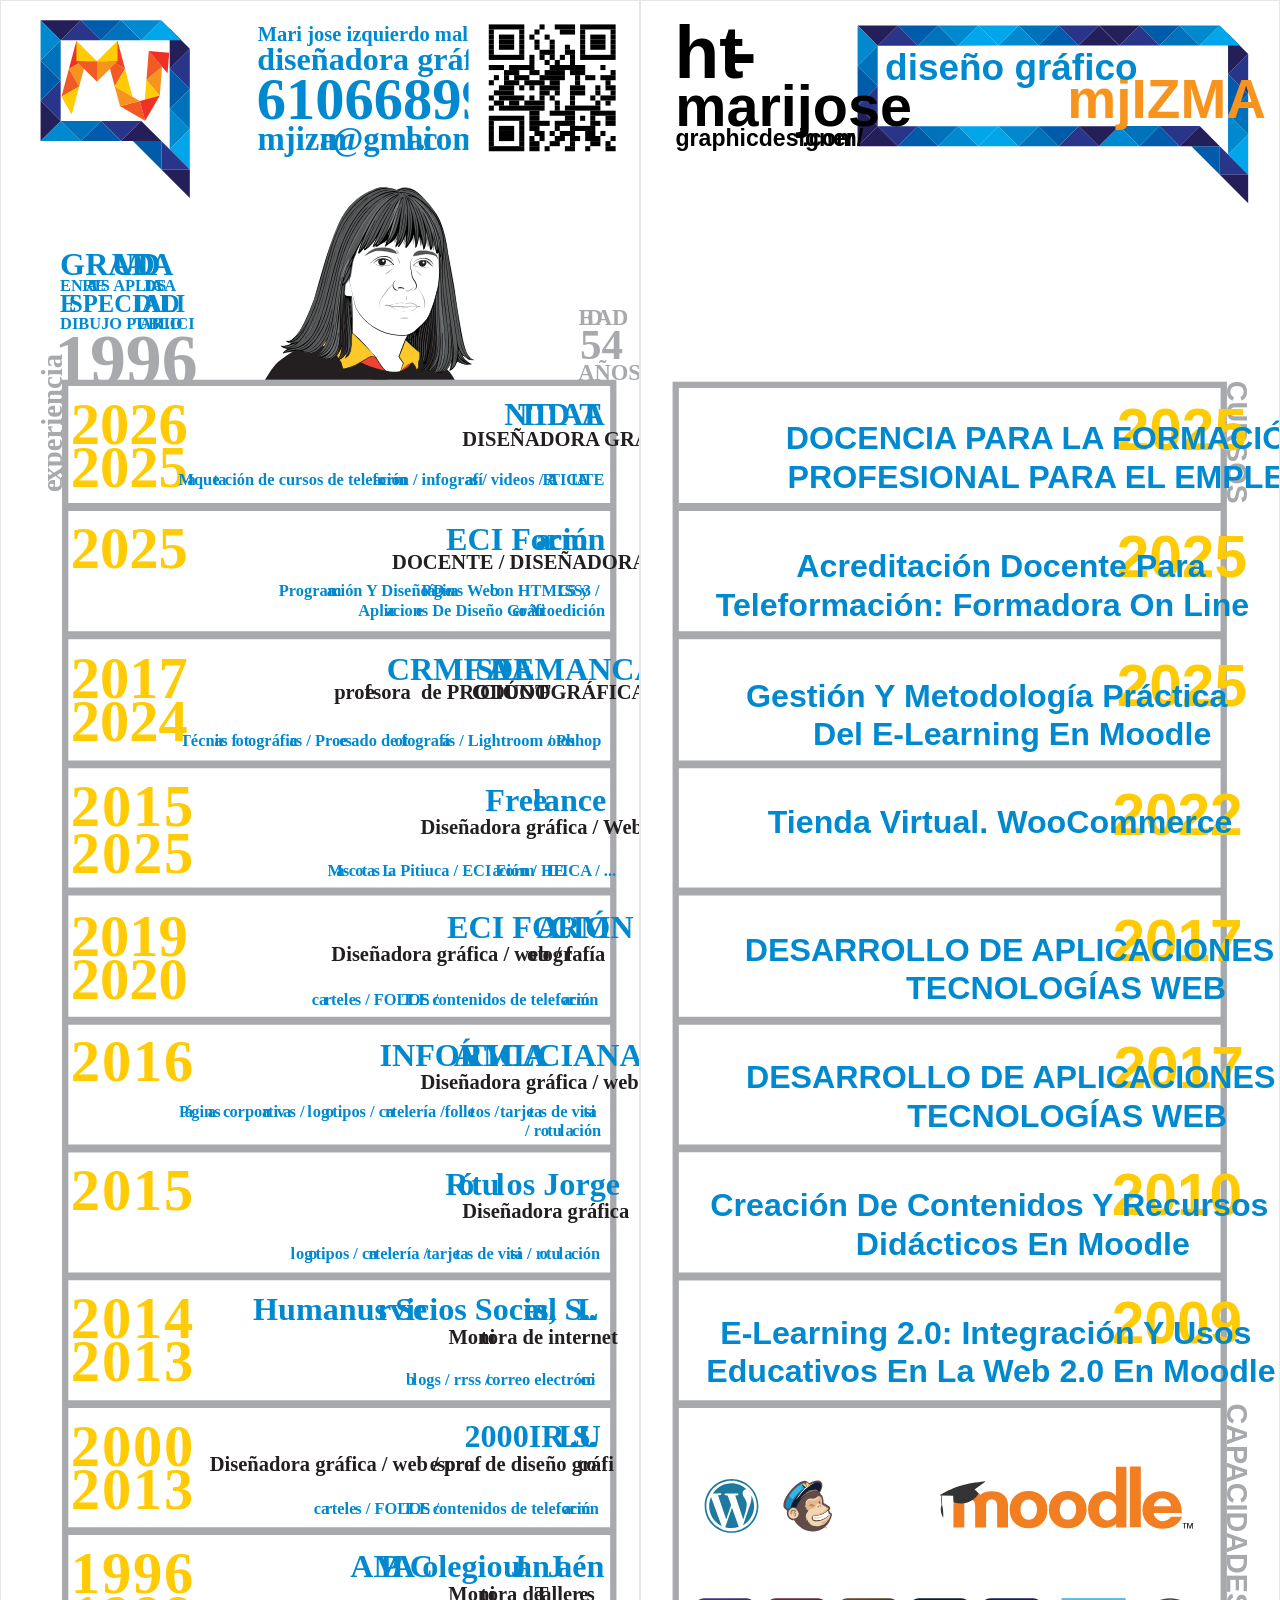
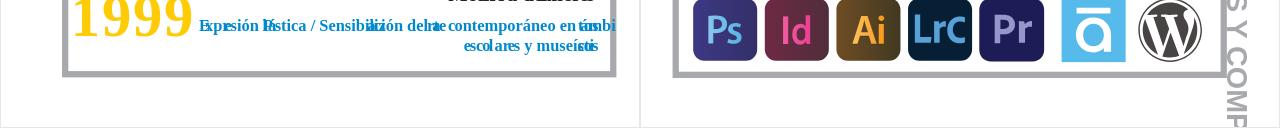
==== commit 1c2f2060: "Update index.html" ====
--- a/index.html
+++ b/index.html
@@ -5,7 +5,7 @@
     <meta name="viewport" content="width=device-width, initial-scale=1.0">
     <link rel="stylesheet" href="css/stylecv.css">
 	<link rel="icon" href="Logo-MJ-PEQ.ico" type="image/x-icon">
-    <title>CV Mari Jose Izquierdo</title>
+    <title>Mari Jose Izquierdo</title>
 </head>
 <body>
     <div class="contenedor">
@@ -496,8 +496,7 @@
 <svg  id="simulacion_del_pliegue" data-name="simulacion del pliegue" xmlns="http://www.w3.org/2000/svg" xmlns:xlink="http://www.w3.org/1999/xlink" viewBox="0 0 311.81 841.89">
  
       
- <defs>  
-<linearGradient id="SVGID_1_" gradientUnits="userSpaceOnUse" x1="-298.3665" y1="164.0436" x2="-297.6594" y2="163.3365">
+ <linearGradient id="SVGID_1_" gradientUnits="userSpaceOnUse" x1="-298.3665" y1="164.0436" x2="-297.6594" y2="163.3365">
 	<stop  offset="0" style="stop-color:#20AC4B"/>
 	<stop  offset="0.9831" style="stop-color:#19361A"/>
 </linearGradient>
@@ -516,11 +515,11 @@
 		<polygon class="st2" points="282.6,12 282.6,12 282.6,12 		"/>
 		<polygon class="st2" points="243.4,12 243.4,12 243.4,12 		"/>
 		
-			<linearGradient id="SVGID_00000057866092238957967830000009113611227792767923_" gradientUnits="userSpaceOnUse" x1="253.2216" y1="21.8301" x2="253.2197" y2="21.8281">
+			<linearGradient id="SVGID_00000160150505769945738820000013800465675662305686_" gradientUnits="userSpaceOnUse" x1="253.2216" y1="21.8301" x2="253.2197" y2="21.8281">
 			<stop  offset="0" style="stop-color:#00AEEF"/>
 			<stop  offset="1" style="stop-color:#262262"/>
 		</linearGradient>
-		<polygon style="fill:url(#SVGID_00000057866092238957967830000009113611227792767923_);" points="253.2,21.8 253.2,21.8 
+		<polygon style="fill:url(#SVGID_00000160150505769945738820000013800465675662305686_);" points="253.2,21.8 253.2,21.8 
 			253.2,21.8 		"/>
 		<g>
 			<polygon class="st7" points="286.5,36.1 286.5,36.1 296.3,45.9 286.5,55.7 286.5,55.7 			"/>
@@ -590,9 +589,8 @@
 		<polygon class="st11" points="296.3,85.1 296.3,99 282.5,85.1 282.5,85.1 		"/>
 		<polygon class="st11" points="282.5,71.3 282.5,71.3 262.9,71.3 272.7,61.4 		"/>
 	</g>
-</defs>  
 	<rect x="208.2" y="38.6" class="st2" width="62.1" height="19.8"/>
-	<text transform="matrix(1 0 0 1 208.1907 57.3429)" class="st14 st25 st26">MJIZMA</text>
+	<text transform="matrix(1 0 0 1 208.1907 57.3429)" class="st14 st25 st26">mjIZMA</text>
 	<g>
 		<g>
 			<rect x="119.4" y="26.3" class="st2" width="90.7" height="15.1"/>
@@ -663,7 +661,7 @@
 	<g>
 		<g>
 			<rect x="16.9" y="13.1" class="st2" width="85.7" height="35"/>
-			<text transform="matrix(1 0 0 1 16.8611 38.1095)"><tspan x="0" y="0" class="st25 st33">https://</tspan></text>
+			<text transform="matrix(1 0 0 1 16.8611 38.1095)"><tspan x="0" y="0" class="st25 st33">ht</tspan><tspan x="28" y="0" class="st25 st33">-</tspan></text>
 		</g>
 		<g>
 			<g>
@@ -737,11 +735,11 @@
 	</g>
 	<g>
 		
-			<linearGradient id="SVGID_00000083068964701607570290000002126873584653457303_" gradientUnits="userSpaceOnUse" x1="25.8316" y1="793.9691" x2="57.0567" y2="793.9691">
+			<linearGradient id="SVGID_00000028305032734566197750000003845877762295945119_" gradientUnits="userSpaceOnUse" x1="25.8316" y1="793.9691" x2="57.0567" y2="793.9691">
 			<stop  offset="0" style="stop-color:#332E7D"/>
 			<stop  offset="1" style="stop-color:#292562"/>
 		</linearGradient>
-		<path style="opacity:0.95;fill:url(#SVGID_00000083068964701607570290000002126873584653457303_);" d="M31.4,778.7h20.2
+		<path style="opacity:0.95;fill:url(#SVGID_00000028305032734566197750000003845877762295945119_);" d="M31.4,778.7h20.2
 			c3.1,0,5.5,2.5,5.5,5.5v19.4c0,3.1-2.5,5.5-5.5,5.5H31.4c-3.1,0-5.5-2.5-5.5-5.5v-19.4C25.8,781.2,28.3,778.7,31.4,778.7z"/>
 		<g>
 			<g>
@@ -752,11 +750,11 @@
 				</g>
 				<g>
 					
-						<linearGradient id="SVGID_00000031186781818271117410000004337565519117888919_" gradientUnits="userSpaceOnUse" x1="33.2308" y1="793.8587" x2="49.4635" y2="793.8587">
+						<linearGradient id="SVGID_00000021801360609618438960000015577691891924615833_" gradientUnits="userSpaceOnUse" x1="33.2308" y1="793.8587" x2="49.4635" y2="793.8587">
 						<stop  offset="0" style="stop-color:#85C6ED"/>
 						<stop  offset="1" style="stop-color:#58B3E4"/>
 					</linearGradient>
-					<path style="fill:url(#SVGID_00000031186781818271117410000004337565519117888919_);" d="M33.3,787.4c0.9-0.2,2.1-0.3,3.8-0.3
+					<path style="fill:url(#SVGID_00000021801360609618438960000015577691891924615833_);" d="M33.3,787.4c0.9-0.2,2.1-0.3,3.8-0.3
 						c1.8,0,3.1,0.4,4,1.1c0.8,0.7,1.3,1.7,1.3,3c0,1.3-0.4,2.3-1.2,3.1c-1,1-2.5,1.4-4.3,1.4c-0.5,0-0.9,0-1.2-0.1v5.1h-2.4V787.4z
 						 M35.8,793.6c0.3,0.1,0.7,0.1,1.2,0.1c1.8,0,3-0.9,3-2.5c0-1.5-1-2.3-2.7-2.3c-0.7,0-1.2,0.1-1.4,0.1V793.6z"/>
 				</g>
@@ -769,11 +767,11 @@
 				</g>
 				<g>
 					
-						<linearGradient id="SVGID_00000093176783053832248470000014473167496843683992_" gradientUnits="userSpaceOnUse" x1="33.2301" y1="795.7786" x2="49.4629" y2="795.7786">
+						<linearGradient id="SVGID_00000069375557139123608450000010831942033348473244_" gradientUnits="userSpaceOnUse" x1="33.2301" y1="795.7786" x2="49.4629" y2="795.7786">
 						<stop  offset="0" style="stop-color:#85C6ED"/>
 						<stop  offset="1" style="stop-color:#58B3E4"/>
 					</linearGradient>
-					<path style="fill:url(#SVGID_00000093176783053832248470000014473167496843683992_);" d="M43.1,798.4c0.6,0.3,1.6,0.7,2.5,0.7
+					<path style="fill:url(#SVGID_00000069375557139123608450000010831942033348473244_);" d="M43.1,798.4c0.6,0.3,1.6,0.7,2.5,0.7
 						c1.1,0,1.6-0.4,1.6-1.1c0-0.7-0.4-1-1.6-1.4c-1.9-0.7-2.7-1.7-2.7-2.8c0-1.7,1.4-3.1,3.7-3.1c1.1,0,2,0.3,2.6,0.6l-0.5,1.7
 						c-0.4-0.2-1.2-0.6-2.1-0.6c-0.9,0-1.4,0.4-1.4,1c0,0.6,0.5,0.9,1.7,1.4c1.8,0.6,2.6,1.5,2.6,3c0,1.8-1.4,3.1-4,3.1
 						c-1.2,0-2.2-0.3-3-0.7L43.1,798.4z"/>
@@ -783,11 +781,11 @@
 	</g>
 	<g>
 		
-			<linearGradient id="SVGID_00000145739962069932215560000008159467629334760127_" gradientUnits="userSpaceOnUse" x1="60.7345" y1="793.9691" x2="91.9596" y2="793.9691">
+			<linearGradient id="SVGID_00000137833976003899420750000011881269622727439527_" gradientUnits="userSpaceOnUse" x1="60.7345" y1="793.9691" x2="91.9596" y2="793.9691">
 			<stop  offset="0" style="stop-color:#661E39"/>
 			<stop  offset="1" style="stop-color:#472331"/>
 		</linearGradient>
-		<path style="opacity:0.95;fill:url(#SVGID_00000145739962069932215560000008159467629334760127_);" d="M66.3,778.7h20.2
+		<path style="opacity:0.95;fill:url(#SVGID_00000137833976003899420750000011881269622727439527_);" d="M66.3,778.7h20.2
 			c3.1,0,5.5,2.5,5.5,5.5v19.4c0,3.1-2.5,5.5-5.5,5.5H66.3c-3.1,0-5.5-2.5-5.5-5.5v-19.4C60.7,781.2,63.2,778.7,66.3,778.7z"/>
 		<g>
 			<g>
@@ -797,11 +795,11 @@
 				<g>
 					<g>
 						
-							<linearGradient id="SVGID_00000075844579849059833520000002005194761783075215_" gradientUnits="userSpaceOnUse" x1="69.7029" y1="794.2181" x2="83.0038" y2="794.2181">
+							<linearGradient id="SVGID_00000030467639805352803670000017116244975202681243_" gradientUnits="userSpaceOnUse" x1="69.7029" y1="794.2181" x2="83.0038" y2="794.2181">
 							<stop  offset="0" style="stop-color:#EF5BA1"/>
 							<stop  offset="1" style="stop-color:#EE3F94"/>
 						</linearGradient>
-						<path style="fill:url(#SVGID_00000075844579849059833520000002005194761783075215_);" d="M72.2,787.5V801h-2.5v-13.5H72.2z"/>
+						<path style="fill:url(#SVGID_00000030467639805352803670000017116244975202681243_);" d="M72.2,787.5V801h-2.5v-13.5H72.2z"/>
 					</g>
 				</g>
 			</g>
@@ -813,11 +811,11 @@
 				</g>
 				<g>
 					
-						<linearGradient id="SVGID_00000163036711537557888990000012001446496709302972_" gradientUnits="userSpaceOnUse" x1="69.7026" y1="793.9691" x2="83.0049" y2="793.9691">
+						<linearGradient id="SVGID_00000002377973409381157540000015401247379282597278_" gradientUnits="userSpaceOnUse" x1="69.7026" y1="793.9691" x2="83.0049" y2="793.9691">
 						<stop  offset="0" style="stop-color:#EF5BA1"/>
 						<stop  offset="1" style="stop-color:#EE3F94"/>
 					</linearGradient>
-					<path style="fill:url(#SVGID_00000163036711537557888990000012001446496709302972_);" d="M82.9,786.8v11.5c0,1,0,2.1,0.1,2.7
+					<path style="fill:url(#SVGID_00000002377973409381157540000015401247379282597278_);" d="M82.9,786.8v11.5c0,1,0,2.1,0.1,2.7
 						h-2l-0.1-1.5h0c-0.5,1.1-1.6,1.8-2.9,1.8c-2.1,0-3.8-2-3.8-5c0-3.3,1.8-5.2,4-5.2c1.2,0,2.1,0.6,2.5,1.3h0v-5.5H82.9z
 						 M80.6,795.3c0-0.2,0-0.4-0.1-0.6c-0.2-1-0.9-1.7-1.9-1.7c-1.4,0-2.3,1.4-2.3,3.2c0,1.8,0.8,3.1,2.2,3.1c0.9,0,1.7-0.7,1.9-1.7
 						c0.1-0.2,0.1-0.5,0.1-0.7V795.3z"/>
@@ -827,11 +825,11 @@
 	</g>
 	<g>
 		
-			<linearGradient id="SVGID_00000100342569492022995000000012563691156554157742_" gradientUnits="userSpaceOnUse" x1="95.6374" y1="793.9691" x2="126.8625" y2="793.9691">
+			<linearGradient id="SVGID_00000181786253736254440020000010206155146663930556_" gradientUnits="userSpaceOnUse" x1="95.6374" y1="793.9691" x2="126.8625" y2="793.9691">
 			<stop  offset="0" style="stop-color:#674319"/>
 			<stop  offset="1" style="stop-color:#362F15"/>
 		</linearGradient>
-		<path style="opacity:0.95;fill:url(#SVGID_00000100342569492022995000000012563691156554157742_);" d="M101.2,778.7h20.2
+		<path style="opacity:0.95;fill:url(#SVGID_00000181786253736254440020000010206155146663930556_);" d="M101.2,778.7h20.2
 			c3.1,0,5.5,2.5,5.5,5.5v19.4c0,3.1-2.5,5.5-5.5,5.5h-20.2c-3.1,0-5.5-2.5-5.5-5.5v-19.4C95.6,781.2,98.1,778.7,101.2,778.7z"/>
 		<g>
 			<g>
@@ -841,11 +839,11 @@
 				</g>
 				<g>
 					
-						<linearGradient id="SVGID_00000083064686717064609590000000243476700769330831_" gradientUnits="userSpaceOnUse" x1="103.3087" y1="794.1292" x2="118.7548" y2="794.1292">
+						<linearGradient id="SVGID_00000023961525667270202030000007407950204626717091_" gradientUnits="userSpaceOnUse" x1="103.3087" y1="794.1292" x2="118.7548" y2="794.1292">
 						<stop  offset="0" style="stop-color:#FEC15F"/>
 						<stop  offset="1" style="stop-color:#F8991D"/>
 					</linearGradient>
-					<path style="fill:url(#SVGID_00000083064686717064609590000000243476700769330831_);" d="M107.2,797l-1.2,3.8h-2.5l4.3-13.5
+					<path style="fill:url(#SVGID_00000023961525667270202030000007407950204626717091_);" d="M107.2,797l-1.2,3.8h-2.5l4.3-13.5
 						h3.1l4.4,13.5h-2.6l-1.2-3.8H107.2z M111.1,795.2l-1.1-3.3c-0.3-0.8-0.5-1.7-0.7-2.5h0c-0.2,0.8-0.4,1.7-0.6,2.5l-1,3.3H111.1z
 						"/>
 				</g>
@@ -857,11 +855,11 @@
 				</g>
 				<g>
 					
-						<linearGradient id="SVGID_00000139253401152957322920000008803211888307330976_" gradientUnits="userSpaceOnUse" x1="103.304" y1="793.9691" x2="118.7563" y2="793.9691">
+						<linearGradient id="SVGID_00000060032494663227397310000016576899302332587914_" gradientUnits="userSpaceOnUse" x1="103.304" y1="793.9691" x2="118.7563" y2="793.9691">
 						<stop  offset="0" style="stop-color:#FEC15F"/>
 						<stop  offset="1" style="stop-color:#F8991D"/>
 					</linearGradient>
-					<path style="fill:url(#SVGID_00000139253401152957322920000008803211888307330976_);" d="M119,788.4c0,0.7-0.5,1.3-1.4,1.3
+					<path style="fill:url(#SVGID_00000060032494663227397310000016576899302332587914_);" d="M119,788.4c0,0.7-0.5,1.3-1.4,1.3
 						c-0.8,0-1.4-0.6-1.4-1.3c0-0.8,0.6-1.3,1.4-1.3C118.4,787.1,118.9,787.7,119,788.4z M116.3,800.9v-9.7h2.5v9.7H116.3z"/>
 				</g>
 			</g>
@@ -981,10 +979,11 @@
 	</g>
 	<rect x="16.6" y="11" class="st2" width="92.2" height="51.4"/>
 </g>
-</svg>       
+</svg>
+    
 
         </div>
 
 
 </body>
-</html>+</html>
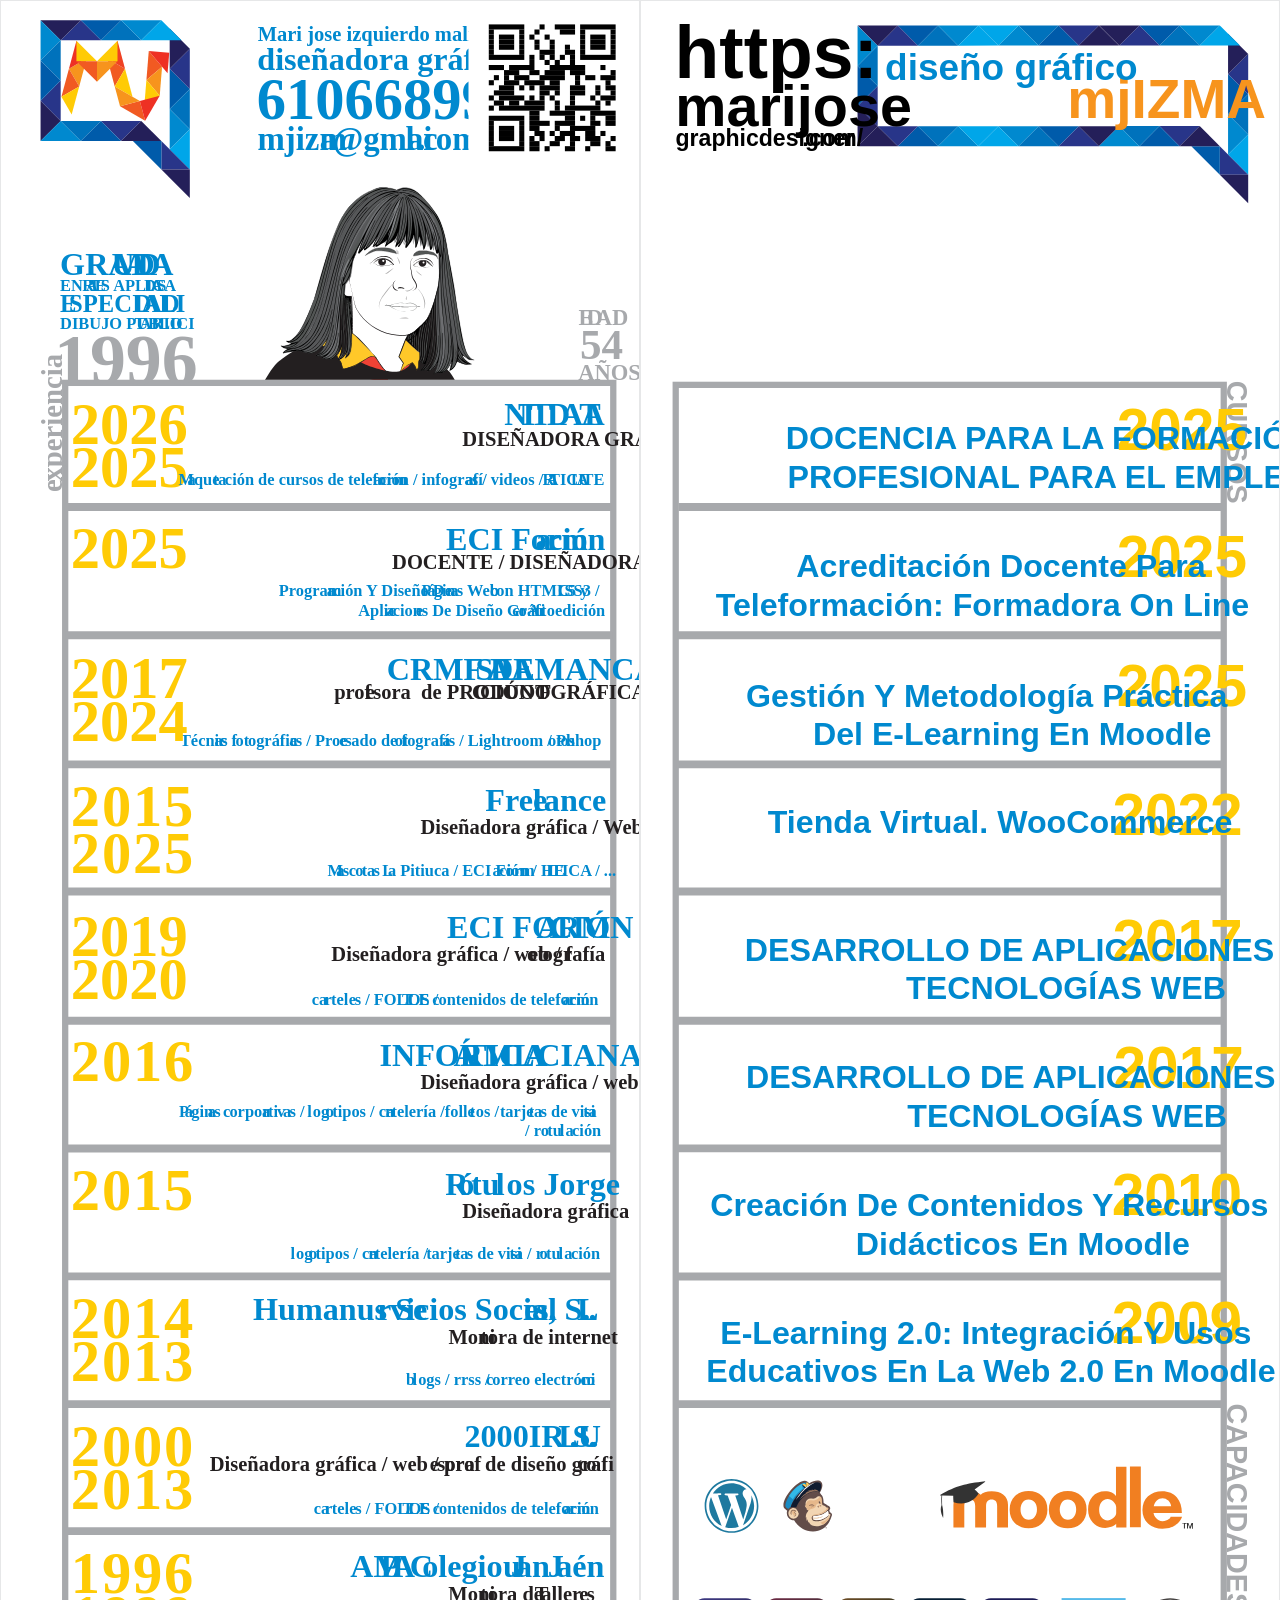
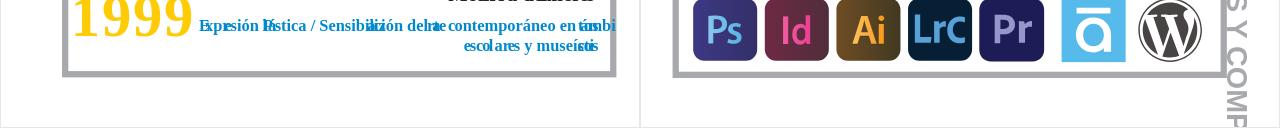
==== commit fb203cfe: "Update index.html" ====
--- a/index.html
+++ b/index.html
@@ -661,7 +661,7 @@
 	<g>
 		<g>
 			<rect x="16.9" y="13.1" class="st2" width="85.7" height="35"/>
-			<text transform="matrix(1 0 0 1 16.8611 38.1095)"><tspan x="0" y="0" class="st25 st33">ht</tspan><tspan x="28" y="0" class="st25 st33">-</tspan></text>
+			<text transform="matrix(1 0 0 1 16.8611 38.1095)"><tspan x="0" y="0" class="st25 st33">https:</tspan></text>
 		</g>
 		<g>
 			<g>
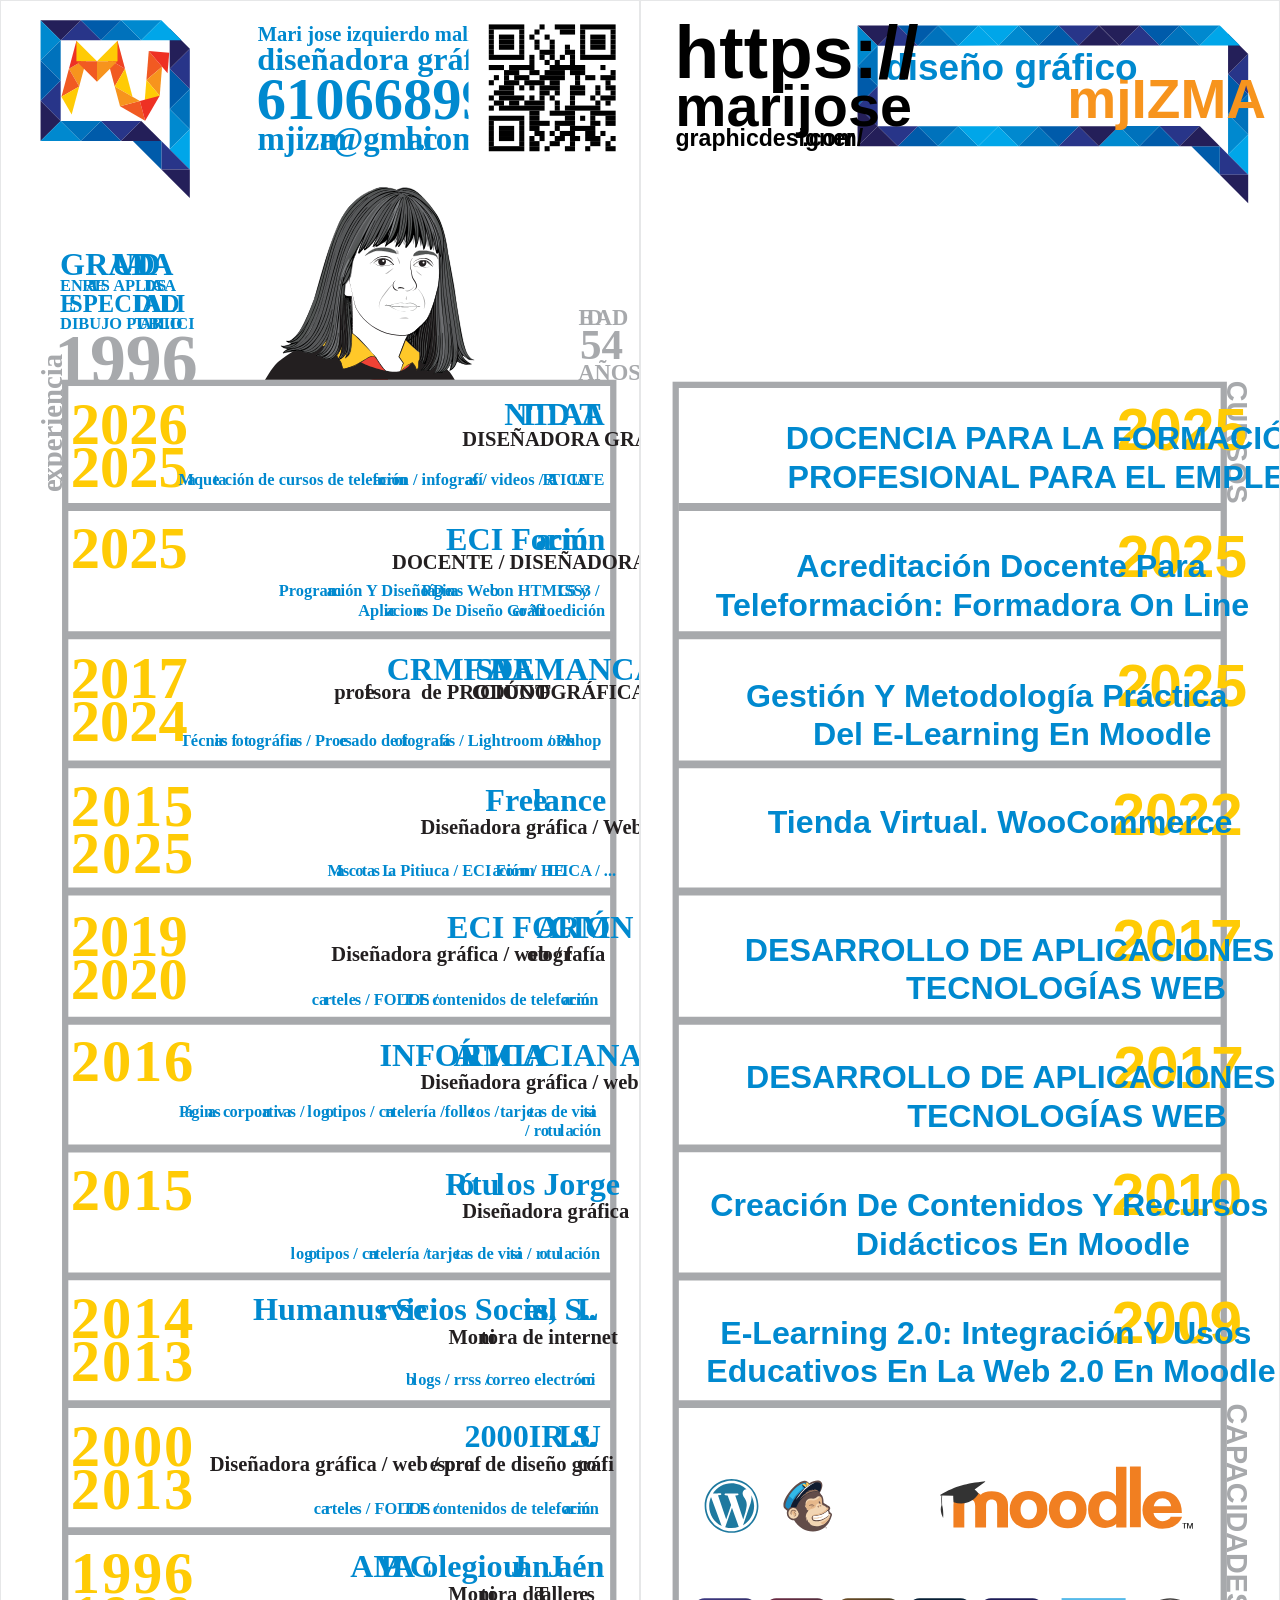
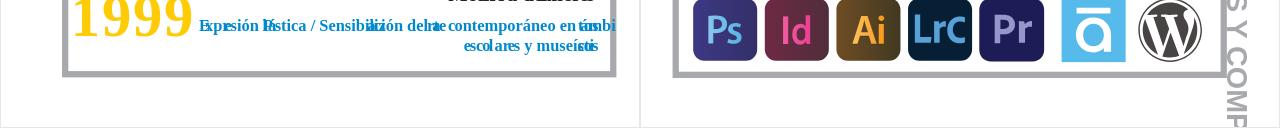
==== commit c072ca50: "Update index.html" ====
--- a/index.html
+++ b/index.html
@@ -661,7 +661,7 @@
 	<g>
 		<g>
 			<rect x="16.9" y="13.1" class="st2" width="85.7" height="35"/>
-			<text transform="matrix(1 0 0 1 16.8611 38.1095)"><tspan x="0" y="0" class="st25 st33">https:</tspan></text>
+			<text transform="matrix(1 0 0 1 16.8611 38.1095)"><tspan x="0" y="0" class="st25 st33">https://</tspan></text>
 		</g>
 		<g>
 			<g>
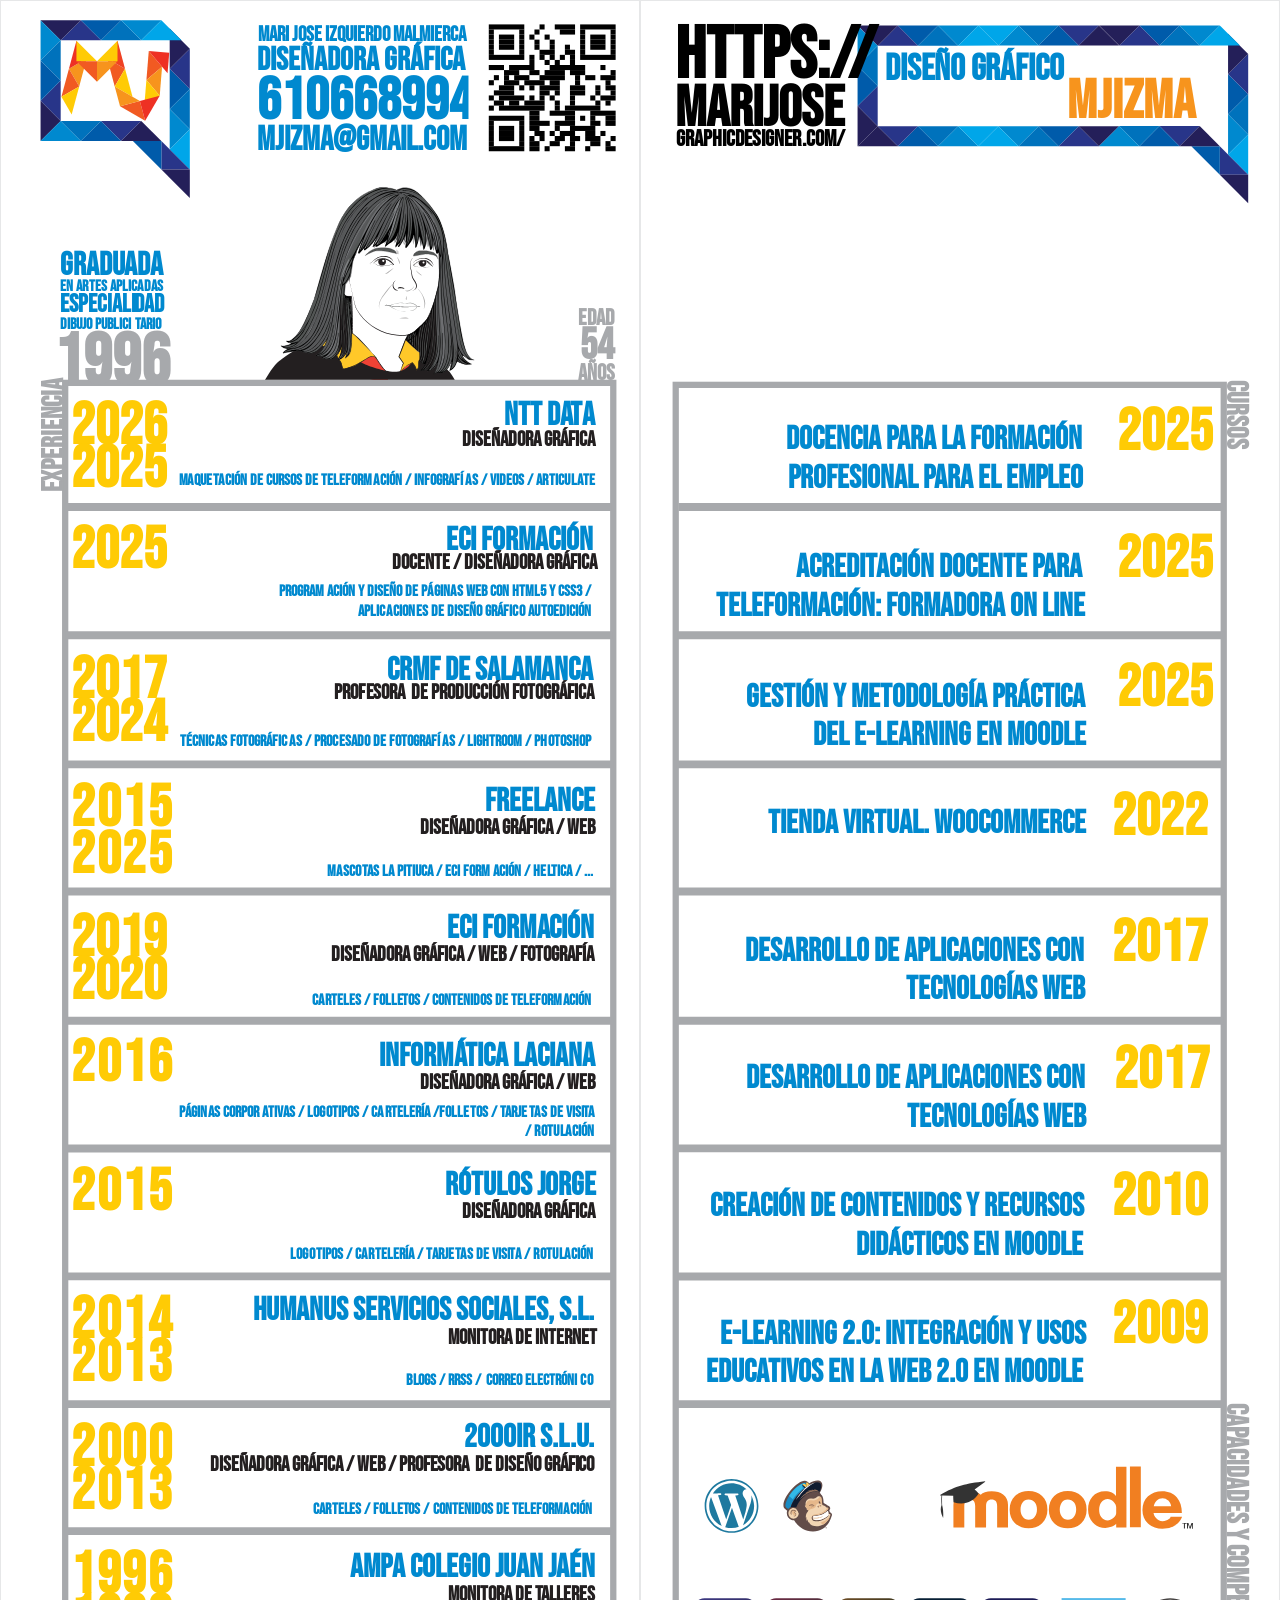
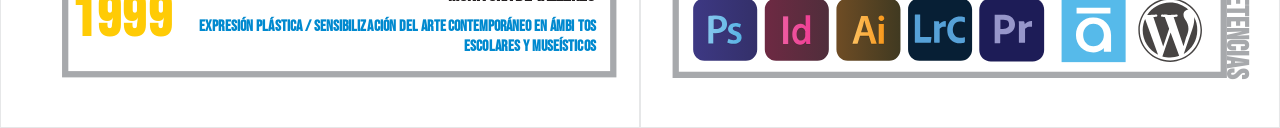
==== commit 27cfe553: "Update index.html" ====
--- a/index.html
+++ b/index.html
@@ -5,6 +5,7 @@
     <meta name="viewport" content="width=device-width, initial-scale=1.0">
     <link rel="stylesheet" href="css/stylecv.css">
 	<link rel="icon" href="Logo-MJ-PEQ.ico" type="image/x-icon">
+	<link href="https://fonts.googleapis.com/css2?family=Bebas+Neue&display=swap" rel="stylesheet">
     <title>Mari Jose Izquierdo</title>
 </head>
 <body>
